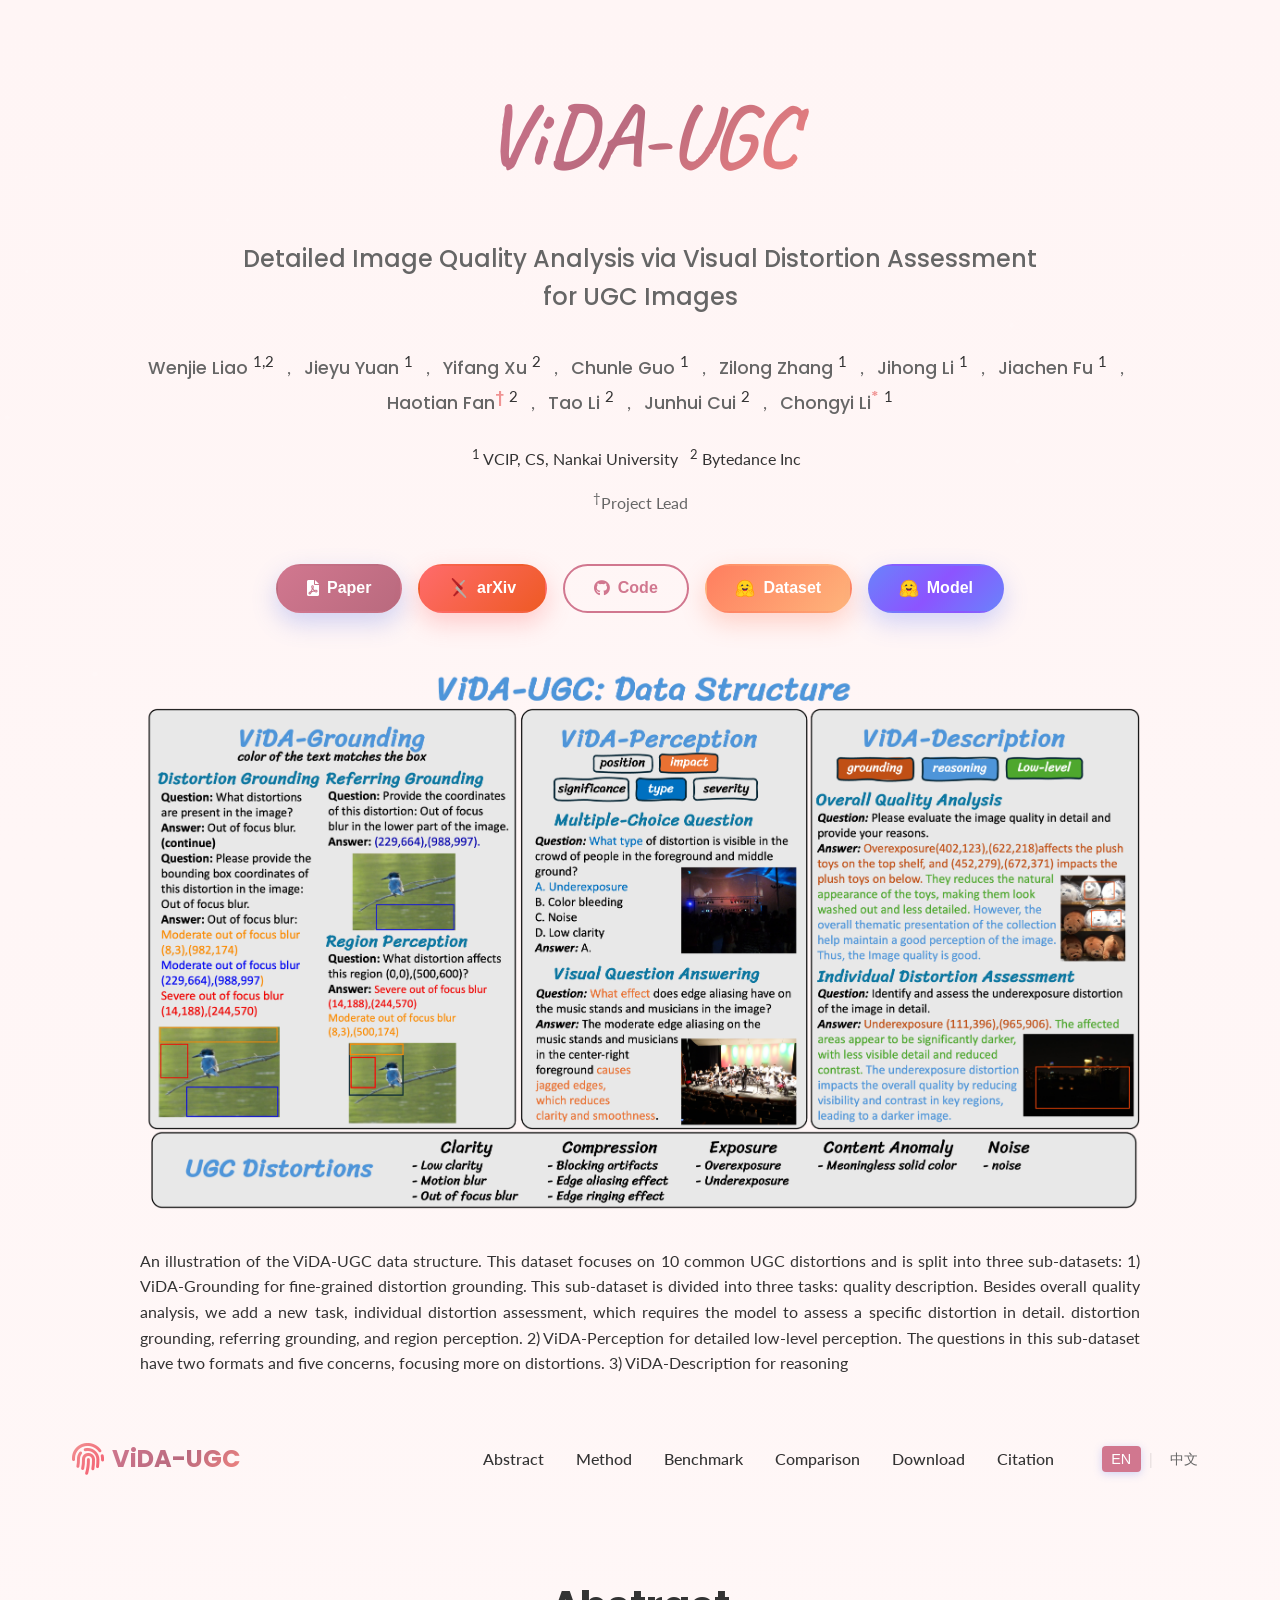
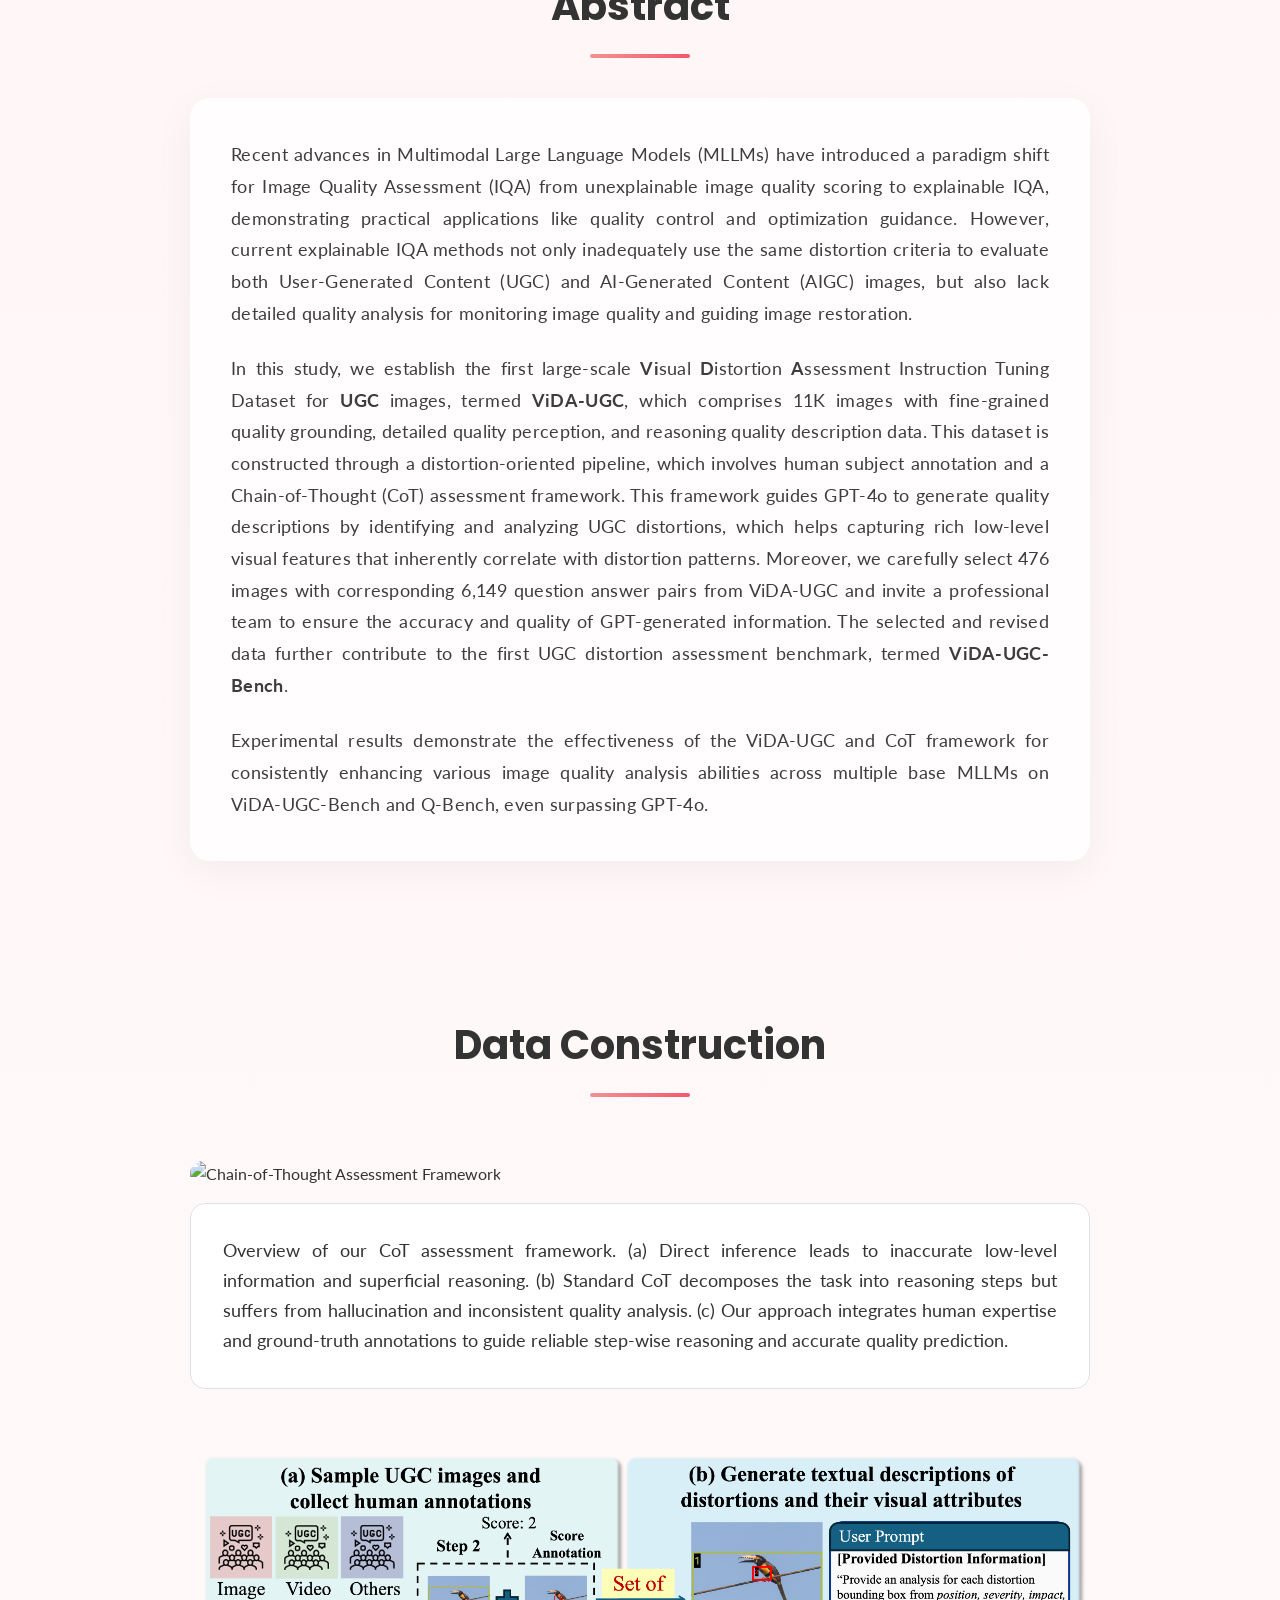
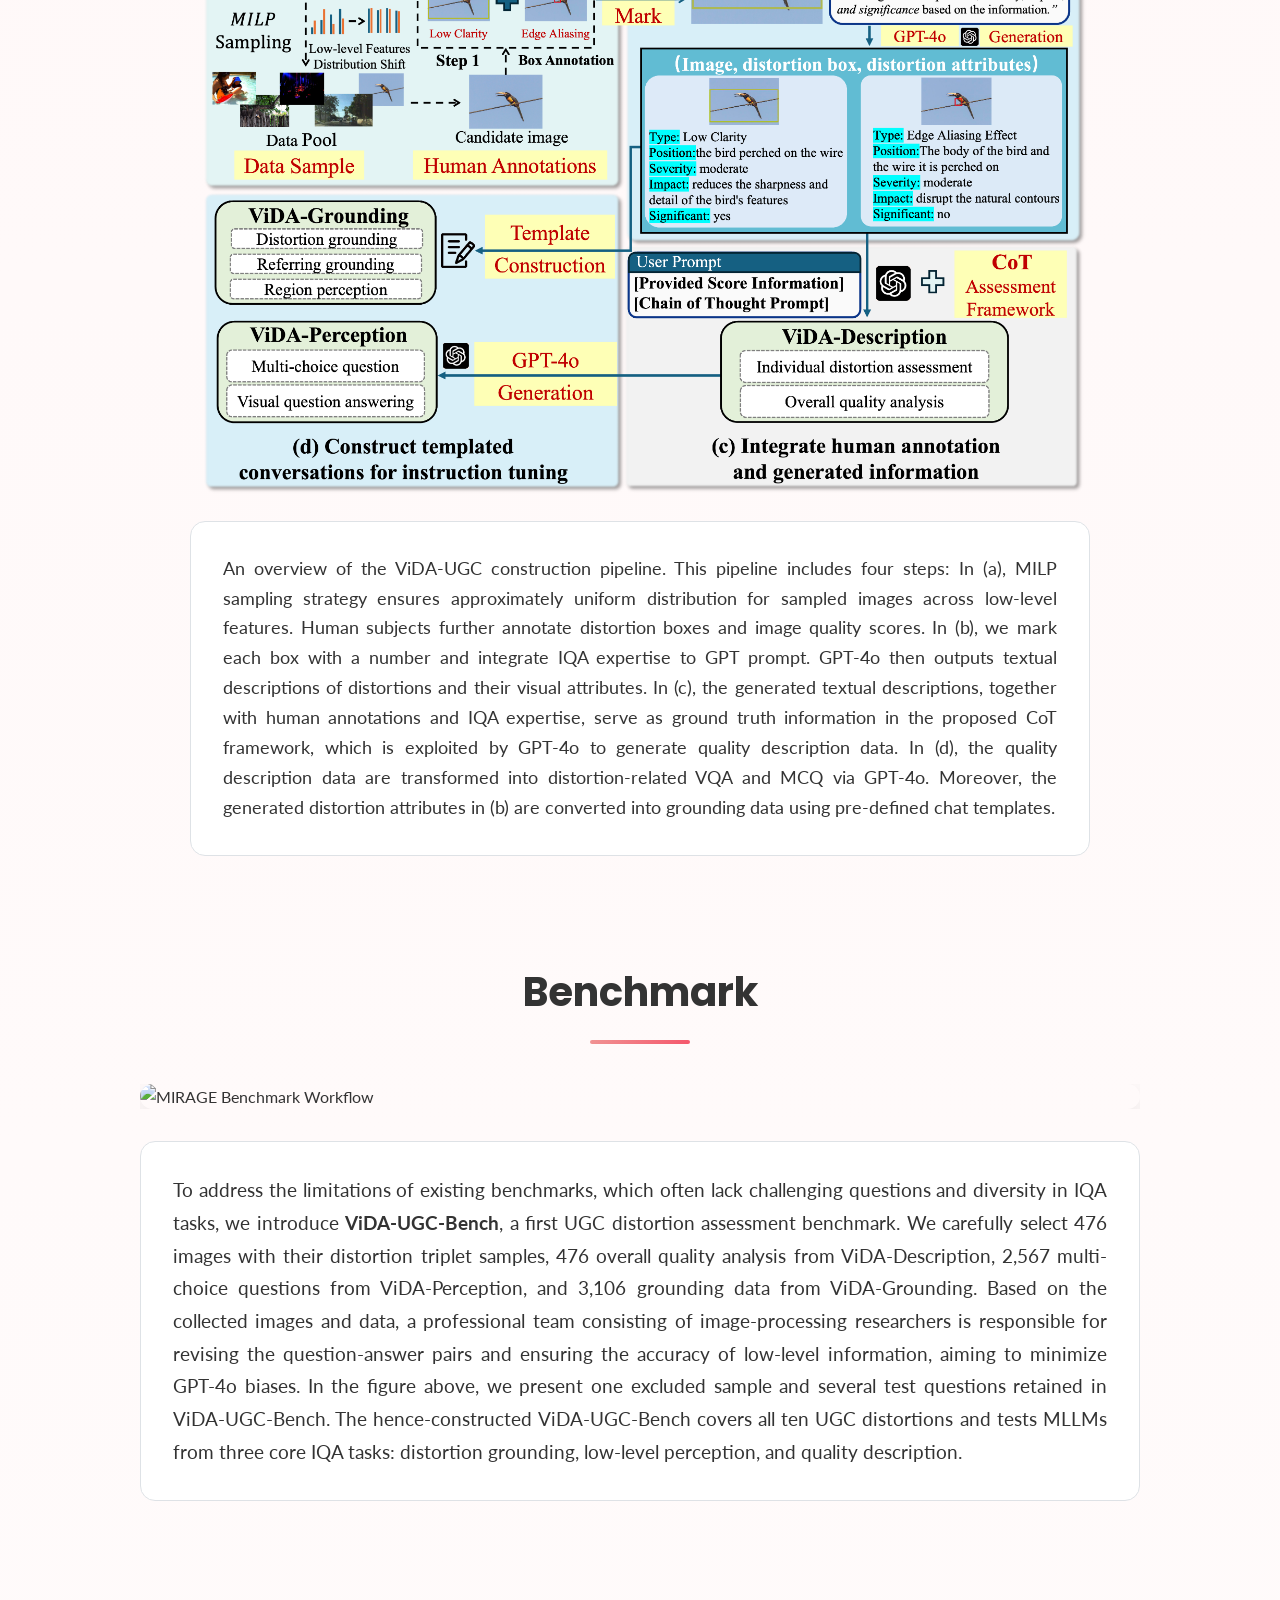
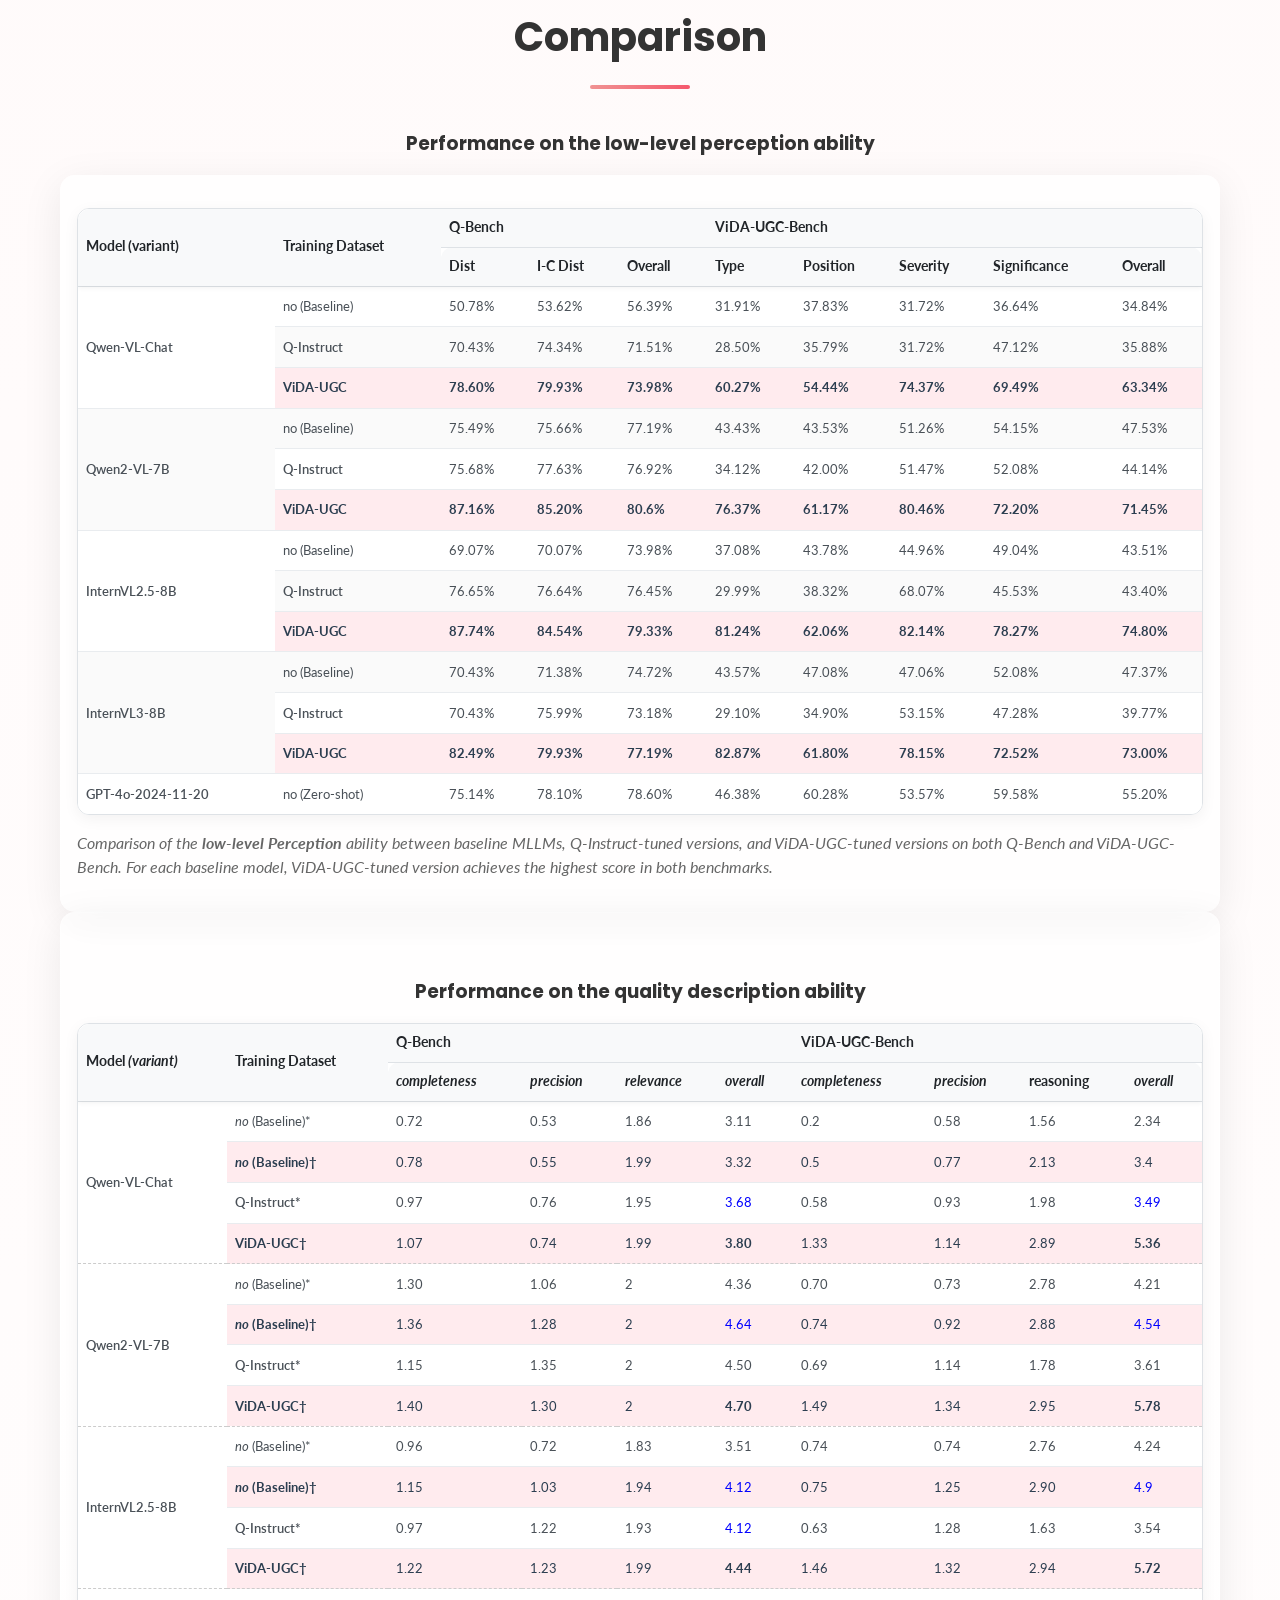
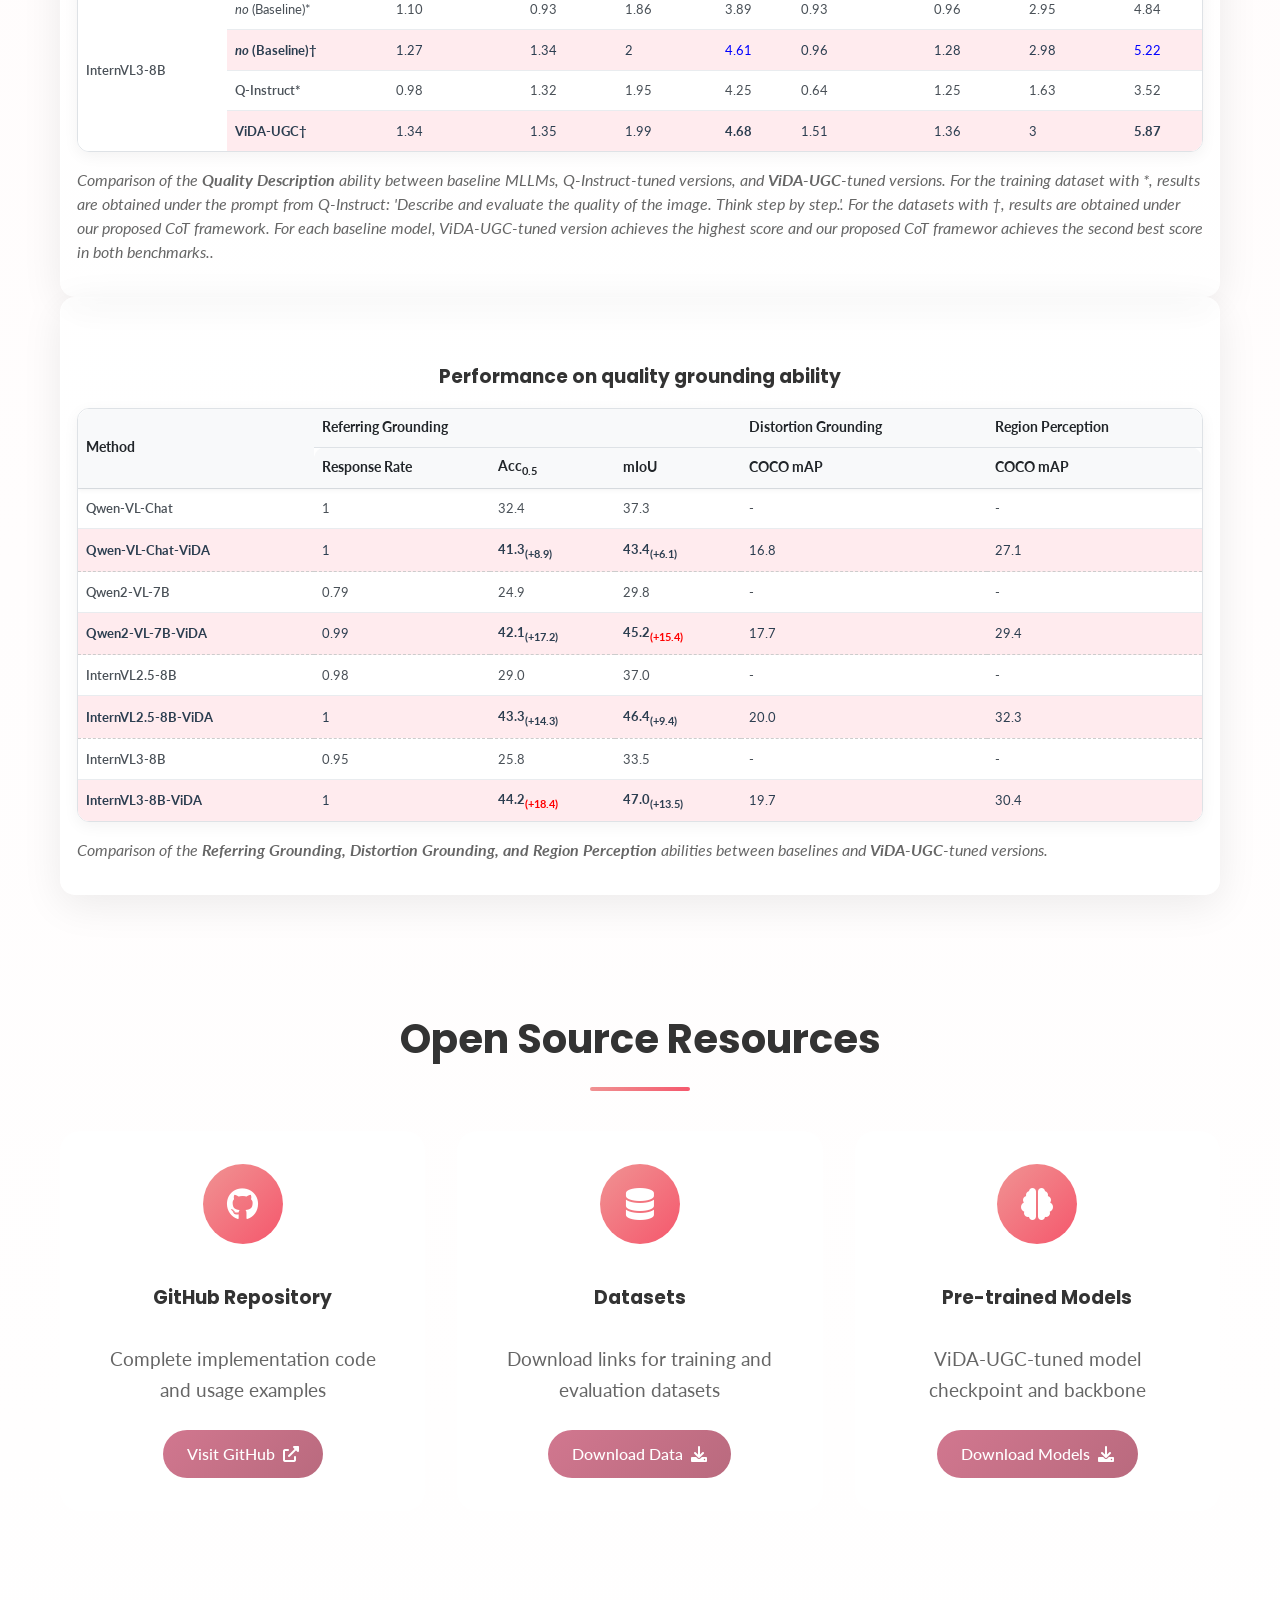
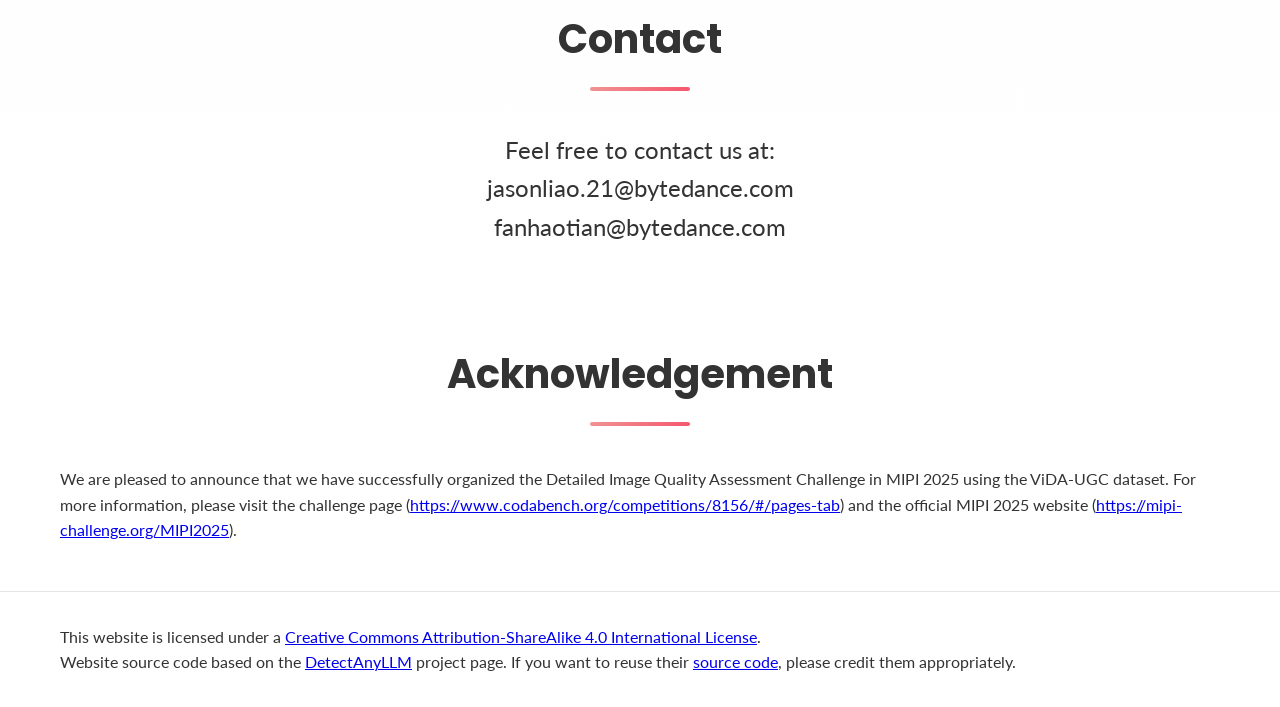
==== ViDA-UGC/index.html @ 9bea37f8 "add ViDA-UGC" ====
<!DOCTYPE html>
<html lang="zh-CN">
<head>
    <meta charset="UTF-8">
    <meta name="viewport" content="width=device-width, initial-scale=1.0">
    <title>ViDA-UGC - Research Paper</title>
    <link rel="icon" href="../images/MIRAGE_logo.png" type="image/png">
    <link rel="stylesheet" href="style.css">
    <link rel="preconnect" href="https://fonts.googleapis.com">
    <link rel="preconnect" href="https://fonts.gstatic.com" crossorigin>
    <link href="https://fonts.googleapis.com/css2?family=Caveat:wght@700&family=Lato:wght@300;400;700&family=Poppins:wght@400;500;600;700&display=swap" rel="stylesheet">
    <link rel="stylesheet" href="https://cdnjs.cloudflare.com/ajax/libs/font-awesome/6.0.0/css/all.min.css">
    <script src="https://polyfill.io/v3/polyfill.min.js?features=es6"></script>
    <script id="MathJax-script" async src="https://cdn.jsdelivr.net/npm/mathjax@3/es5/tex-mml-chtml.js"></script>
</head>
<body>
    <!-- 主标题区域 -->
    <header class="hero">
        <div class="hero-content">
            <div class="title-animation">
                <h1 class="main-title">
                    <span class="title-word">ViDA-UGC</span>
                </h1>
                <h2 class="sub-title">
                    Detailed Image Quality Analysis via Visual Distortion Assessment for UGC Images
                </h2>
                
                <!-- 作者信息 -->
                <div class="authors-list" id="authors">
                    <a href="" class="author-link" target="_blank">
                        Wenjie Liao
                    </a><sup>1,2</sup>
                    <span class="author-separator">,</span>
                    <a href="" class="author-link" target="_blank">
                        Jieyu Yuan
                    </a><sup>1</sup>
                    <span class="author-separator">,</span>
                    <a href="" class="author-link" target="_blank">
                        Yifang Xu
                    </a><sup>2</sup>          
                    <span class="author-separator">,</span>         
                    <a href="https://mmcheng.net/clguo/" class="author-link" target="_blank">
                        Chunle Guo
                    </a><sup>1</sup>
                    <span class="author-separator">,</span>
                    <a href="" class="author-link" target="_blank">
                        Zilong Zhang
                    </a><sup>1</sup>                               
                    <span class="author-separator">,</span>
                    <a href="" class="author-link" target="_blank">
                        Jihong Li
                    </a><sup>1</sup>   
                    <span class="author-separator">,</span>
                    <a href="" class="author-link" target="_blank">
                        Jiachen Fu   
                    </a><sup>1</sup>   
                     <span class="author-separator">,</span>
                    <a href="" class="author-link" target="_blank">
                        Haotian Fan<sup>†</sup>
                    </a><sup>2</sup>
                     <span class="author-separator">,</span>
                    <a href="" class="author-link" target="_blank">
                        Tao Li
                    </a><sup>2</sup>
                     <span class="author-separator">,</span>
                    <a href="" class="author-link" target="_blank">
                        Junhui Cui
                    </a><sup>2</sup>
                    <span class="author-separator">,</span>
                    <a href="https://li-chongyi.github.io/" class="author-link" target="_blank">
                        Chongyi Li<sup>*</sup>
                    </a><sup>1</sup>
                </div>
                
                <!-- Affiliations -->
                <div class="is-size-5 publication-authors">
                    <span class="author-block">
                        <sup>1</sup> VCIP, CS, Nankai University&nbsp;&nbsp;
                        <sup>2</sup> Bytedance Inc&nbsp;&nbsp;
                    </span>
                </div>
                
                <div class="author-notes">
                    <p data-en="<sup>†</sup>Project Lead" data-zh="<sup>*</sup>通讯作者 &nbsp;&nbsp;&nbsp;&nbsp; <sup>†</sup>项目负责人"><sup>†</sup>Project Lead</p>
                </div>
                
                <!-- <div class="subtitle">
                    <p data-en="Revolutionary depth estimation technology for any environmental conditions" data-zh="突破性的深度估计技术，适应任何环境条件">Revolutionary depth estimation technology for any environmental conditions</p>
                </div> -->
            </div>

            <!-- 交互按钮 -->
            <div class="cta-buttons">
                <button class="cta-btn primary" id="paper-btn">
                    <i class="fas fa-file-pdf"></i>
                    <span data-en="Paper" data-zh="阅读论文">Paper</span>
                </button>
                <button class="cta-btn arxiv" id="arxiv-btn">
                    <img src="image/arxiv.png" alt="arXiv" class="btn-icon">
                    <span data-en="arXiv" data-zh="arXiv">arXiv</span>
                </button>
                <button class="cta-btn secondary" id="code-btn">
                    <i class="fab fa-github"></i>
                    <span data-en="Code" data-zh="查看代码">Code</span>
                </button>
                <button class="cta-btn huggingface" id="hf-btn">
                    <img src="image/huggingface_logo.svg" alt="Hugging Face" class="btn-icon">
                    <span data-en="Dataset" data-zh="Dataset">Dataset</span>
                </button>
                <button class="cta-btn huggingface-model" id="model-btn">
                    <img src="image/huggingface_logo.svg" alt="Hugging Face" class="btn-icon">
                    <span data-en="Model" data-zh="模型">Model</span>
                </button>
            </div>
            
            <!-- Teaser 图片 -->
            <div class="teaser-container scroll-target">
                <img src="image/data.png" alt="ViDA-UGC Data Structure" class="teaser-image lazy-load" loading="lazy">
                <div class="image-placeholder"></div>
            </div>
            
            <div class="teaser-caption scroll-target delay-200" style="text-align: justify;">
                <p data-en="An illustration of the ViDA-UGC data structure. This dataset focuses on 10 common UGC distortions and is split into three sub-datasets: 1) ViDA-Grounding for fine-grained distortion grounding. This sub-dataset is divided into three tasks: distortion grounding, referring grounding, and region perception. 2) ViDA-Perception for detailed low-level perception. The questions in this sub-dataset have two formats and five concerns, focusing more on distortions. 3) ViDA-Description for reasoning quality description. Besides overall quality analysis, we add a new task, individual distortion assessment, which requires the model to assess a specific distortion in detail."
                   data-zh="ViDA-UGC 数据集结构图示。该数据集聚焦于 10 种常见的 UGC 退化，并分为三个子数据集：1) ViDA-Grounding 用于细粒度的退化定位。该子数据集分为三个任务：退化检测、指代定位和区域感知。2) ViDA-Perception 用于更细节的底层视觉感知。该子数据集中的问题有两种格式和五个关注点，更聚焦于退化。3) ViDA-Description 用于推理质量描述。除了整体质量分析，我们还增加了一个新任务，即单种退化评估，要求模型详细评估特定种类的退化。">
                An illustration of the ViDA-UGC data structure. This dataset focuses on 10 common UGC distortions and is split into three sub-datasets: 1) ViDA-Grounding for fine-grained distortion grounding. This sub-dataset is divided into three tasks:                quality description. Besides overall quality analysis, we add a new task, individual distortion assessment, which requires the model to assess a specific distortion in detail. distortion grounding, referring grounding, and region perception. 2) ViDA-Perception for detailed low-level perception. The questions in this sub-dataset have two formats and five concerns, focusing more on distortions. 3) ViDA-Description for reasoning
                </p>
            </div>
        </div>
        <nav class="navbar">
            <div class="nav-container">
                <div class="nav-logo">
                    <i class="fas fa-fingerprint"></i>
                    <span class="logo-animated-text" style="white-space: nowrap;">ViDA-UGC</span>
                </div>
                <div class="nav-menu">
                    <a href="#abstract" class="nav-link" data-en="Abstract" data-zh="摘要">Abstract</a>
                    <a href="#method" class="nav-link" data-en="Method" data-zh="方法">Method</a>
                    <a href="#benchmark" class="nav-link" data-en="Benchmark" data-zh="基准">Benchmark</a>
                    <a href="#comparison" class="nav-link" data-en="Comparison" data-zh="对比">Comparison</a>
                    <!-- <a href="#data" class="nav-link" data-en="Data" data-zh="数据">Data</a> -->
                    <!-- <a href="#authors" class="nav-link" data-en="Authors" data-zh="作者">Authors</a> -->
                    <!-- <a href="#results" class="nav-link" data-en="Results" data-zh="结果">Results</a> -->
                    <a href="#code" class="nav-link" data-en="Download" data-zh="下载">Download</a>
                    <!-- <a href="#contact" class="nav-link" data-en="Contact" data-zh="联系">Contact</a> -->
                    <!-- <a href="#license" class="nav-link" data-en="License" data-zh="许可证">License</a> -->
                    <a href="#citation" class="nav-link" data-en="Citation" data-zh="引用">Citation</a>
                    <div class="language-switcher">
                        <button class="lang-btn active" data-lang="en">EN</button>
                        <span class="lang-separator">|</span>
                        <button class="lang-btn" data-lang="zh">中文</button>
                    </div>
                </div>
            </div>
        </nav>
        
        <!-- 滚动指示器 -->
        <div class="scroll-indicator">
            <div class="scroll-arrow">
                <i class="fas fa-chevron-down"></i>
            </div>
        </div>
    </header>

    <!-- 摘要部分 -->
    <section class="abstract-section" id="abstract">
        <div class="container scroll-target">
            <div class="section-header">
                <h2 class="section-title" data-en="Abstract" data-zh="摘要">Abstract</h2>
                <div class="section-divider"></div>
            </div>
            
            <!-- 详细摘要文本 -->
            <div class="abstract-text-container">
                <div class="abstract-paragraph">
                    <p data-en="Recent advances in Multimodal Large Language Models (MLLMs) have introduced a paradigm shift for Image Quality Assessment (IQA) from unexplainable image quality scoring to explainable IQA, demonstrating practical applications like quality control and optimization guidance. However, current explainable IQA methods not only inadequately use the same distortion criteria to evaluate both User-Generated Content (UGC) and AI-Generated Content (AIGC) images, but also lack detailed quality analysis for monitoring image quality and guiding image restoration." 
                       data-zh="多模态大型语言模型（MLLM）的最新进展为图像质量评估（IQA）带来了范式转变，从可解释性差的图像质量打分转向可解释的IQA，展示了在质量控制和优化指导等方面的实际应用。然而，当前的可解释IQA方法不仅在评估用户生成内容（UGC）和AI生成内容（AIGC）图像时使用相同的退化标准，而且缺乏详细的质量分析， 难以用于监控图像质量和指导图像修复的。">
                       Recent advances in Multimodal Large Language Models (MLLMs) have introduced a paradigm shift for Image Quality Assessment (IQA) from unexplainable image quality scoring to explainable IQA, demonstrating practical applications like quality control and optimization guidance. However, current explainable IQA methods not only inadequately use the same distortion criteria to evaluate both User-Generated Content (UGC) and AI-Generated Content (AIGC) images, but also lack detailed quality analysis for monitoring image quality and guiding image restoration.
                    </p>
                    
                    <p data-en="In this study, we establish the first large-scale <b>Vi</b>sual <b>D</b>istortion <b>A</b>ssessment Instruction Tuning Dataset for <b>UGC</b> images, termed <b>ViDA-UGC</b>, which comprises 11K images with fine-grained quality grounding, detailed quality perception, and reasoning quality description data. This dataset is constructed through a distortion-oriented pipeline, which involves human subject annotation and a Chain-of-Thought (CoT) assessment framework. This framework guides GPT-4o to generate quality descriptions by identifying and analyzing UGC distortions, which helps capturing rich low-level visual features that inherently correlate with distortion patterns. Moreover, we carefully select 476 images with corresponding 6,149 question answer pairs from ViDA-UGC and invite a professional team to ensure the accuracy and quality of GPT-generated information. The selected and revised data further contribute to the first UGC distortion assessment benchmark, termed <b>ViDA-UGC-Bench</b>." 
                       data-zh="在本研究中，我们建立了首个大规模的视觉退化评估指令微调数据集，专用于UGC图像，命名为<b>ViDA-UGC</b>。该数据集包含11K张图像，涵盖了细粒度的质量定位、详细的质量感知和推理性的质量描述数据。该数据集通过一个面向退化的流程构建，包括人类主观标注和一个思维链（CoT）评估框架。该框架引导GPT-4o通过识别和分析UGC退化来生成质量描述，有助于捕捉与退化模式内在相关的丰富底层视觉特征。此外，我们从ViDA-UGC中精心挑选了476张图像及其对应的6149个问答对，并邀请专业画质团队确保GPT生成信息的准确性和质量，消减 GPT 的偏见。这些经过筛选和修订的数据进一步构成的首个UGC退化评估评测集，命名为<b>ViDA-UGC-Bench</b>。">
                       In this study, we establish the first large-scale <b>Vi</b>sual <b>D</b>istortion <b>A</b>ssessment Instruction Tuning Dataset for <b>UGC</b> images, termed <b>ViDA-UGC</b>, which comprises 11K images with fine-grained quality grounding, detailed quality perception, and reasoning quality description data. This dataset is constructed through a distortion-oriented pipeline, which involves human subject annotation and a Chain-of-Thought (CoT) assessment framework. This framework guides GPT-4o to generate quality descriptions by identifying and analyzing UGC distortions, which helps capturing rich low-level visual features that inherently correlate with distortion patterns. Moreover, we carefully select 476 images with corresponding 6,149 question answer pairs from ViDA-UGC and invite a professional team to ensure the accuracy and quality of GPT-generated information. The selected and revised data further contribute to the first UGC distortion assessment benchmark, termed <b>ViDA-UGC-Bench</b>.
                    </p>
                    
                    <p data-en="Experimental results demonstrate the effectiveness of the ViDA-UGC and CoT framework for consistently enhancing various image quality analysis abilities across multiple base MLLMs on ViDA-UGC-Bench and Q-Bench, even surpassing GPT-4o." 
                       data-zh="实验结果表明，ViDA-UGC和CoT框架在ViDA-UGC-Bench和Q-Bench上能够一致增强多种MLLM的各种图像质量分析能力，其中一些模型甚至超越了GPT-4o。">
                       Experimental results demonstrate the effectiveness of the ViDA-UGC and CoT framework for consistently enhancing various image quality analysis abilities across multiple base MLLMs on ViDA-UGC-Bench and Q-Bench, even surpassing GPT-4o.
                    </p>
                </div>
            </div>
            
        </div>
    </section>

    <!-- Method 部分 -->
    <section class="method-section" id="method">
        <div class="container scroll-target">
            <div class="section-header">
                <h2 class="section-title" data-en="Data Construction" data-zh="数据构造">Data Construction</h2>
                <div class="section-divider"></div>
            </div>
            
            <div class="method-image-container">
                <img src="image/cot_pipeline.png" alt="Chain-of-Thought Assessment Framework" class="method-image lazy-load" loading="lazy">
                <div class="image-placeholder"></div>
            </div>
            
            <div class="method-caption">
                <p data-en="Overview of our CoT assessment framework. (a) Direct inference leads to inaccurate low-level information and superficial reasoning. (b) Standard CoT decomposes the task into reasoning steps but suffers from hallucination and inconsistent quality analysis. (c) Our approach integrates human expertise and ground-truth annotations to guide reliable step-wise reasoning and accurate quality prediction."
                   data-zh="上图展示了我们的退化评估思维链（CoT）评估框架：(a) 直接推理会导致底层视觉信息不准确，且推理流于表面；(b) 标准思维链（CoT）虽将任务分解为推理步骤，但存在幻觉问题，且质量分析不一致；(c) 我们的方法整合人类专业知识与真实标注信息，能够指导可靠的分步推理并实现准确的质量预测。">
                   Overview of our CoT assessment framework. (a) Direct inference leads to inaccurate low-level information and superficial reasoning. (b) Standard CoT decomposes the task into reasoning steps but suffers from hallucination and inconsistent quality analysis. (c) Our approach integrates human expertise and ground-truth annotations to guide reliable step-wise reasoning and accurate quality prediction.
                </p>
            </div>
            
            <div class="method-image-container">
                <img src="image/annotation.png" alt="Annotation Pipeline" class="method-image lazy-load" loading="lazy">
                <div class="image-placeholder"></div>
            </div>
            
            <div class="method-caption">
                <p data-en="An overview of the ViDA-UGC construction pipeline. This pipeline includes four steps: In (a), MILP sampling strategy ensures approximately uniform distribution for sampled images across low-level features. Human subjects further annotate distortion boxes and image quality scores. In (b), we mark each box with a number and integrate IQA expertise to GPT prompt. GPT-4o then outputs textual descriptions of distortions and their visual attributes. In (c), the generated textual descriptions, together with human annotations and IQA expertise, serve as ground truth information in the proposed CoT framework, which is exploited by GPT-4o to generate quality description data. In (d), the quality description data are transformed into distortion-related VQA and MCQ via GPT-4o. Moreover, the generated distortion attributes in (b) are converted into grounding data using pre-defined chat templates."
                   data-zh="上图展示了ViDA-UGC 构建流程，该流程包含四个步骤：
在 (a) 中，MILP 采样策略确保采样图像在底层视觉特征上呈近似均匀分布；随后，人类标注者进一步标注退化框和图像质量分数。
在 (b) 中，我们为每个退化框标记编号，并将图像质量评估（IQA）专业知识整合到 GPT 提示中；GPT-4o 随后输出退化及其视觉属性的文本描述。
在 (c) 中，生成的文本描述与人工标注、IQA 专业知识一起，作为所提出思维链（CoT）框架的参考信息，供 GPT-4o 生成质量描述数据。
在 (d) 中，质量描述数据通过 GPT-4o 转换为退化相关的视觉问答（VQA）和多项选择题（MCQ）；此外，借助预定义的对话模板，我们将 (b) 中生成的退化属性转换为定位数据。">
                An overview of the ViDA-UGC construction pipeline. This pipeline includes four steps: In (a), MILP sampling strategy ensures approximately uniform distribution for sampled images across low-level features. Human subjects further annotate distortion boxes and image quality scores. In (b), we mark each box with a number and integrate IQA expertise to GPT prompt. GPT-4o then outputs textual descriptions of distortions and their visual attributes. In (c), the generated textual descriptions, together with human annotations and IQA expertise, serve as ground truth information in the proposed CoT framework, which is exploited by GPT-4o to generate quality description data. In (d), the quality description data are transformed into distortion-related VQA and MCQ via GPT-4o. Moreover, the generated distortion attributes in (b) are converted into grounding data using pre-defined chat templates.                </p>
            </div>
        </div>
    </section>

    <!-- Benchmark 部分 -->
    <section class="benchmark-section" id="benchmark">
        <div class="container scroll-target">
            <div class="section-header">
                <h2 class="section-title" data-en="Benchmark" data-zh="基准">Benchmark</h2>
                <div class="section-divider"></div>
            </div>
            
            <div class="benchmark-image-container">
                <img src="image/bench_intro.png" alt="MIRAGE Benchmark Workflow" class="benchmark-image lazy-load" loading="lazy">
                <div class="image-placeholder"></div>
            </div>
            
            <div class="benchmark-caption">
                <p data-en=" To address the limitations of existing benchmarks, which often lack challenging questions and diversity in IQA tasks, we introduce <b>ViDA-UGC-Bench</b>, a first UGC distortion assessment benchmark. We carefully select 476 images with their distortion triplet samples, 476 overall quality analysis from ViDA-Description, 2,567 multi-choice questions from ViDA-Perception, and 3,106 grounding data from ViDA-Grounding. Based on the collected images and data, a professional team consisting of image-processing researchers is responsible for revising the question-answer pairs and ensuring the accuracy of low-level information, aiming to minimize GPT-4o biases. In the figure above, we present one excluded sample and several test questions retained in ViDA-UGC-Bench. The hence-constructed ViDA-UGC-Bench covers all ten UGC distortions and tests MLLMs from three core IQA tasks: distortion grounding, low-level perception, and quality description. " 
                   data-zh="为解决现有基准常存在的挑战型问题缺失、图像质量评估（IQA）任务多样性不足的局限，我们推出 ViDA-UGC-Bench——首个面向用户生成内容（UGC）退化评估的基准。
我们精心筛选了 476 幅图像及其退化三元组样本，同时纳入：
ViDA-Description 部分的 476 条整体质量分析，
ViDA-Perception 部分的 2567 道多项选择题，
ViDA-Grounding 部分的 3106 条定位数据。
基于收集的图像与数据，一支由图像处理研究者组成的专业团队负责修订问答对，并保障底层视觉信息的准确性，力求最小化GPT-4o 的偏差影响。在上图中，我们展示了一个被剔除的样本和几个保留在ViDA-UGC-Bench中的考题。
由此构建的 ViDA-UGC-Bench 覆盖全部十种 UGC 退化类型，并从退化定位、底层感知、质量描述三大核心IQA任务维度，对多模态大语言模型（MLLMs） 进行测试。">
                 To address the limitations of existing benchmarks, which often lack challenging questions and diversity in IQA tasks, we introduce <b>ViDA-UGC-Bench</b>, a first UGC distortion assessment benchmark. We carefully select 476 images with their distortion triplet samples, 476 overall quality analysis from ViDA-Description, 2,567 multi-choice questions from ViDA-Perception, and 3,106 grounding data from ViDA-Grounding. Based on the collected images and data, a professional team consisting of image-processing researchers is responsible for revising the question-answer pairs and ensuring the accuracy of low-level information, aiming to minimize GPT-4o biases. In the figure above, we present one excluded sample and several test questions retained in ViDA-UGC-Bench. The hence-constructed ViDA-UGC-Bench covers all ten UGC distortions and tests MLLMs from three core IQA tasks: distortion grounding, low-level perception, and quality description. 
                </p>
            </div>
        </div>
    </section>

    <!-- Data Coverage 部分 -->
    <section class="data-coverage-section" id="comparison">
        <div class="container scroll-target">
            <div class="section-header">
                <h2 class="section-title" data-en="Performance Comparison" data-zh="性能对比">Comparison</h2>
                <div class="section-divider"></div>
            </div>

            <!-- Performance Comparison Table -->
            <h3 style="text-align:center;margin:2rem 0 1rem 0;" data-en="Performance on the low-level perception ability" data-zh="底层视觉感知能力性能对比">Performance on the low-level perception ability</h3>
            <div class="data-table-container">
                <div class="table-wrapper" style="overflow-x:auto;">
                    <!-- Performance Table -->
                    <table class="data-table performance-table">
                        <thead>
                            <tr>
                                <th rowspan="2">Model (variant)</th>
                                <th rowspan="2">Training Dataset</th>
                                <th colspan="3">Q-Bench</th>
                                <th colspan="5">ViDA-UGC-Bench</th>
                            </tr>
                            <tr>
                                <th>Dist</th>
                                <th>I-C Dist</th>
                                <th>Overall</th>
                                <th>Type</th>
                                <th>Position</th>
                                <th>Severity</th>
                                <th>Significance</th>
                                <th>Overall</th>
                            </tr>
                        </thead>
                        <tbody>
                            <tr>
                                <td rowspan="3">Qwen-VL-Chat</td>
                                <td>no (Baseline)</td>
                                <td>50.78%</td>
                                <td>53.62%</td>
                                <td>56.39%</td>
                                <td>31.91%</td>
                                <td>37.83%</td>
                                <td>31.72%</td>
                                <td>36.64%</td>
                                <td>34.84%</td>
                            </tr>
                            <tr>
                                <td>Q-Instruct</td>
                                <td>70.43%</td>
                                <td>74.34%</td>
                                <td>71.51%</td>
                                <td>28.50%</td>
                                <td>35.79%</td>
                                <td>31.72%</td>
                                <td>47.12%</td>
                                <td>35.88%</td>
                            </tr>
                            <tr class="our-method-row">
                                <td>ViDA-UGC</td>
                                <td><strong>78.60%</strong></td>
                                <td><strong>79.93%</strong></td>
                                <td><strong>73.98%</strong></td>
                                <td><strong>60.27%</strong></td>
                                <td><strong>54.44%</strong></td>
                                <td><strong>74.37%</strong></td>
                                <td><strong>69.49%</strong></td>
                                <td><strong>63.34%</strong></td>
                            </tr>
                            <tr>
                                <td rowspan="3">Qwen2-VL-7B</td>
                                <td>no (Baseline)</td>
                                <td>75.49%</td>
                                <td>75.66%</td>
                                <td>77.19%</td>
                                <td>43.43%</td>
                                <td>43.53%</td>
                                <td>51.26%</td>
                                <td>54.15%</td>
                                <td>47.53%</td>
                            </tr>
                            <tr>
                                <td>Q-Instruct</td>
                                <td>75.68%</td>
                                <td>77.63%</td>
                                <td>76.92%</td>
                                <td>34.12%</td>
                                <td>42.00%</td>
                                <td>51.47%</td>
                                <td>52.08%</td>
                                <td>44.14%</td>
                            </tr>
                            <tr class="our-method-row">
                                <td>ViDA-UGC</td>
                                <td><strong>87.16%</strong></td>
                                <td><strong>85.20%</strong></td>
                                <td><strong>80.6%</strong></td>
                                <td><strong>76.37%</strong></td>
                                <td><strong>61.17%</strong></td>
                                <td><strong>80.46%</strong></td>
                                <td><strong>72.20%</strong></td>
                                <td><strong>71.45%</strong></td>
                            </tr>
                            <tr>
                                <td rowspan="3">InternVL2.5-8B</td>
                                <td>no (Baseline)</td>
                                <td>69.07%</td>
                                <td>70.07%</td>
                                <td>73.98%</td>
                                <td>37.08%</td>
                                <td>43.78%</td>
                                <td>44.96%</td>
                                <td>49.04%</td>
                                <td>43.51%</td>
                            </tr>
                            <tr>
                                <td>Q-Instruct</td>
                                <td>76.65%</td>
                                <td>76.64%</td>
                                <td>76.45%</td>
                                <td>29.99%</td>
                                <td>38.32%</td>
                                <td>68.07%</td>
                                <td>45.53%</td>
                                <td>43.40%</td>
                            </tr>
                            <tr class="our-method-row">
                                <td>ViDA-UGC</td>
                                <td><strong>87.74%</strong></td>
                                <td><strong>84.54%</strong></td>
                                <td><strong>79.33%</strong></td>
                                <td><strong>81.24%</strong></td>
                                <td><strong>62.06%</strong></td>
                                <td><strong>82.14%</strong></td>
                                <td><strong>78.27%</strong></td>
                                <td><strong>74.80%</strong></td>
                            </tr>
                            <tr>
                                <td rowspan="3">InternVL3-8B</td>
                                <td>no (Baseline)</td>
                                <td>70.43%</td>
                                <td>71.38%</td>
                                <td>74.72%</td>
                                <td>43.57%</td>
                                <td>47.08%</td>
                                <td>47.06%</td>
                                <td>52.08%</td>
                                <td>47.37%</td>
                            </tr>
                            <tr>
                                <td>Q-Instruct</td>
                                <td>70.43%</td>
                                <td>75.99%</td>
                                <td>73.18%</td>
                                <td>29.10%</td>
                                <td>34.90%</td>
                                <td>53.15%</td>
                                <td>47.28%</td>
                                <td>39.77%</td>
                            </tr>
                            <tr class="our-method-row">
                                <td>ViDA-UGC</td>
                                <td><strong>82.49%</strong></td>
                                <td><strong>79.93%</strong></td>
                                <td><strong>77.19%</strong></td>
                                <td><strong>82.87%</strong></td>
                                <td><strong>61.80%</strong></td>
                                <td><strong>78.15%</strong></td>
                                <td><strong>72.52%</strong></td>
                                <td><strong>73.00%</strong></td>
                            </tr>
                            <tr>
                                <td>GPT-4o-2024-11-20</td>
                                <td>no (Zero-shot)</td>
                                <td>75.14%</td>
                                <td>78.10%</td>
                                <td>78.60%</td>
                                <td>46.38%</td>
                                <td>60.28%</td>
                                <td>53.57%</td>
                                <td>59.58%</td>
                                <td>55.20%</td>
                            </tr>
                        </tbody>
                    </table>
                </div>
                <div class="table-caption" style="text-align: left; margin-top: 1rem;">
                    <p data-en="Comparison of the low-level Perception ability between baseline MLLMs, Q-Instruct-tuned versions, and ViDA-UGC-tuned versions on both Q-Bench and ViDA-UGC-Bench. For each baseline model, ViDA-UGC-tuned version achieves the highest score in both benchmarks" data-zh="对比基线多模态大语言模型（MLLMs）、经 Q-Instruct 微调的版本，以及经 ViDA-UGC 微调的版本在 Q-Bench 和 ViDA-UGC-Bench 两个基准上的底层感知能力：对于每个基线模型，经 ViDA-UGC 微调的版本在两项基准测试中均取得了最高得分。">Comparison of the <strong>low-level Perception</strong> ability between baseline MLLMs, Q-Instruct-tuned versions, and ViDA-UGC-tuned versions on both Q-Bench and ViDA-UGC-Bench. For each baseline model, ViDA-UGC-tuned version achieves the highest score in both benchmarks. </p>
                </div>
            </div>

            <!-- Quality Description Table -->
            <div class="data-table-container">
                <h3 style="text-align:center;margin:2rem 0 1rem 0;" data-en="Performance on the quality description ability" data-zh="质量描述能力性能对比">Performance on the quality description ability</h3>
                <div class="table-wrapper" style="overflow-x:auto;">
                    <table class="data-table performance-table">
                        <thead>
                            <tr>
                                <th rowspan="2"><strong>Model</strong> <em>(variant)</em></th>
                                <th rowspan="2">Training Dataset</th>
                                <th colspan="4"><strong>Q-Bench</strong></th>
                                <th colspan="4"><strong>ViDA-UGC-Bench</strong></th>
                            </tr>
                            <tr>
                                <th><em>completeness</em></th>
                                <th><em>precision</em></th>
                                <th><em>relevance</em></th>
                                <th><em>overall</em></th>
                                <th><em>completeness</em></th>
                                <th><em>precision</em></th>
                                <th>reasoning</th>
                                <th><em>overall</em></th>
                            </tr>
                        </thead>
                        <tbody>
                            <tr>
                                <td rowspan="4">Qwen-VL-Chat</td>
                                <td><em>no</em> (Baseline)*</td>
                                <td>0.72</td>
                                <td>0.53</td>
                                <td>1.86</td>
                                <td>3.11</td>
                                <td>0.2</td>
                                <td>0.58</td>
                                <td>1.56</td>
                                <td>2.34</td>
                            </tr>
                            <tr class="our-method-row">
                                <td><em>no</em> (Baseline)†</td>
                                <td>0.78</td>
                                <td>0.55</td>
                                <td>1.99</td>
                                <td>3.32</td>
                                <td>0.5</td>
                                <td>0.77</td>
                                <td>2.13</td>
                                <td>3.4</td>
                            </tr>
                            <tr>
                                <td>Q-Instruct*</td>
                                <td>0.97</td>
                                <td>0.76</td>
                                <td>1.95</td>
                                <td><span style="color:blue;">3.68</span></td>
                                <td>0.58</td>
                                <td>0.93</td>
                                <td>1.98</td>
                                <td><span style="color:blue;">3.49</span></td>
                            </tr>
                            <tr class="our-method-row" style="border-bottom: 1px dashed #ccc;">
                                <td><strong>ViDA-UGC</strong>†</td>
                                <td>1.07</td>
                                <td>0.74</td>
                                <td>1.99</td>
                                <td><strong>3.80</strong></td>
                                <td>1.33</td>
                                <td>1.14</td>
                                <td>2.89</td>
                                <td><strong>5.36</strong></td>
                            </tr>
                            <tr>
                                <td rowspan="4">Qwen2-VL-7B</td>
                                <td><em>no</em> (Baseline)*</td>
                                <td>1.30</td>
                                <td>1.06</td>
                                <td>2</td>
                                <td>4.36</td>
                                <td>0.70</td>
                                <td>0.73</td>
                                <td>2.78</td>
                                <td>4.21</td>
                            </tr>
                            <tr class="our-method-row">
                                <td><em>no</em> (Baseline)†</td>
                                <td>1.36</td>
                                <td>1.28</td>
                                <td>2</td>
                                <td><span style="color:blue;">4.64</span></td>
                                <td>0.74</td>
                                <td>0.92</td>
                                <td>2.88</td>
                                <td><span style="color:blue;">4.54</span></td>
                            </tr>
                            <tr>
                                <td>Q-Instruct*</td>
                                <td>1.15</td>
                                <td>1.35</td>
                                <td>2</td>
                                <td>4.50</td>
                                <td>0.69</td>
                                <td>1.14</td>
                                <td>1.78</td>
                                <td>3.61</td>
                            </tr>
                            <tr class="our-method-row" style="border-bottom: 1px dashed #ccc;">
                                <td><strong>ViDA-UGC</strong>†</td>
                                <td>1.40</td>
                                <td>1.30</td>
                                <td>2</td>
                                <td><strong>4.70</strong></td>
                                <td>1.49</td>
                                <td>1.34</td>
                                <td>2.95</td>
                                <td><strong>5.78</strong></td>
                            </tr>
                            <tr>
                                <td rowspan="4">InternVL2.5-8B</td>
                                <td><em>no</em> (Baseline)*</td>
                                <td>0.96</td>
                                <td>0.72</td>
                                <td>1.83</td>
                                <td>3.51</td>
                                <td>0.74</td>
                                <td>0.74</td>
                                <td>2.76</td>
                                <td>4.24</td>
                            </tr>
                            <tr class="our-method-row">
                                <td><em>no</em> (Baseline)†</td>
                                <td>1.15</td>
                                <td>1.03</td>
                                <td>1.94</td>
                                <td><span style="color:blue;">4.12</span></td>
                                <td>0.75</td>
                                <td>1.25</td>
                                <td>2.90</td>
                                <td><span style="color:blue;">4.9</span></td>
                            </tr>
                            <tr>
                                <td>Q-Instruct*</td>
                                <td>0.97</td>
                                <td>1.22</td>
                                <td>1.93</td>
                                <td><span style="color:blue;">4.12</span></td>
                                <td>0.63</td>
                                <td>1.28</td>
                                <td>1.63</td>
                                <td>3.54</td>
                            </tr>
                            <tr class="our-method-row" style="border-bottom: 1px dashed #ccc;">
                                <td><strong>ViDA-UGC</strong>†</td>
                                <td>1.22</td>
                                <td>1.23</td>
                                <td>1.99</td>
                                <td><strong>4.44</strong></td>
                                <td>1.46</td>
                                <td>1.32</td>
                                <td>2.94</td>
                                <td><strong>5.72</strong></td>
                            </tr>
                            <tr>
                                <td rowspan="4">InternVL3-8B</td>
                                <td><em>no</em> (Baseline)*</td>
                                <td>1.10</td>
                                <td>0.93</td>
                                <td>1.86</td>
                                <td>3.89</td>
                                <td>0.93</td>
                                <td>0.96</td>
                                <td>2.95</td>
                                <td>4.84</td>
                            </tr>
                            <tr class="our-method-row">
                                <td><em>no</em> (Baseline)†</td>
                                <td>1.27</td>
                                <td>1.34</td>
                                <td>2</td>
                                <td><span style="color:blue;">4.61</span></td>
                                <td>0.96</td>
                                <td>1.28</td>
                                <td>2.98</td>
                                <td><span style="color:blue;">5.22</span></td>
                            </tr>
                            <tr>
                                <td>Q-Instruct*</td>
                                <td>0.98</td>
                                <td>1.32</td>
                                <td>1.95</td>
                                <td>4.25</td>
                                <td>0.64</td>
                                <td>1.25</td>
                                <td>1.63</td>
                                <td>3.52</td>
                            </tr>
                            <tr class="our-method-row">
                                <td><strong>ViDA-UGC</strong>†</td>
                                <td>1.34</td>
                                <td>1.35</td>
                                <td>1.99</td>
                                <td><strong>4.68</strong></td>
                                <td>1.51</td>
                                <td>1.36</td>
                                <td>3</td>
                                <td><strong>5.87</strong></td>
                            </tr>
                        </tbody>
                    </table>
                </div>
                <div class="table-caption" style="text-align: left; margin-top: 1rem;">
                    <p data-en="Comparison of the <strong>Quality Description</strong> ability between baseline MLLMs, Q-Instruct-<em>tuned</em> versions, and <strong>ViDA-UGC</strong>-<em>tuned</em> versions. For the training dataset with *, results are obtained under the prompt from Q-Instruct: <em>'Describe and evaluate the quality of the image. Think step by step.'</em>. For the datasets with †, results are obtained under our proposed CoT framework. For each baseline model, ViDA-UGC-tuned version achieves the highest score and our proposed CoT framewor achieves the second best score in both benchmarks." data-zh="对比基线多模态大语言模型（MLLMs）、经 Q-Instruct 微调的版本，以及经 ViDA-UGC 微调的版本的质量描述能力：对于带*的训练数据集，其结果是在 Q-Instruct 的提示下获得的，提示语为：“Describe and evaluate the quality of the image. Think step by step.”对于带†的数据集，其结果是在我们提出的思维链（CoT）框架下获得的。对于每个基线模型，经 ViDA-UGC 微调的版本在两个基准中均取得最高得分，而我们提出的 CoT 框架则取得次高得分。">Comparison of the <strong>Quality Description</strong> ability between baseline MLLMs, Q-Instruct-<em>tuned</em> versions, and <strong>ViDA-UGC</strong>-<em>tuned</em> versions. For the training dataset with *, results are obtained under the prompt from Q-Instruct: <em>'Describe and evaluate the quality of the image. Think step by step.'</em>. For the datasets with †, results are obtained under our proposed CoT framework. For each baseline model, ViDA-UGC-tuned version achieves the highest score and our proposed CoT framewor achieves the second best score in both benchmarks.</span>.</p>
                </div>
            </div>
            <!-- Grounding Table -->
            <div class="data-table-container">
                <h3 style="text-align:center;margin:2rem 0 1rem 0;" data-en="Performance on quality grounding ability" data-zh="退化定位性能对比">Performance on quality grounding ability</h3>
                <div class="table-wrapper" style="overflow-x:auto;">
                    <table class="data-table performance-table">
                        <thead>
                            <tr>
                                <th rowspan="2">Method</th>
                                <th colspan="3">Referring Grounding</th>
                                <th>Distortion Grounding</th>
                                <th>Region Perception</th>
                            </tr>
                            <tr>
                                <th>Response Rate</th>
                                <th>Acc<sub>0.5</sub></th>
                                <th>mIoU</th>
                                <th>COCO mAP</th>
                                <th>COCO mAP</th>
                            </tr>
                        </thead>
                        <tbody>
                            <tr>
                                <td>Qwen-VL-Chat</td>
                                <td>1</td>
                                <td>32.4</td>
                                <td>37.3</td>
                                <td>-</td>
                                <td>-</td>
                            </tr>
                            <tr class="our-method-row" style="border-bottom: 1px dashed #ccc;">
                                <td>Qwen-VL-Chat-ViDA</td>
                                <td>1</td>
                                <td><strong>41.3<sub>(+8.9)</sub></strong></td>
                                <td><strong>43.4<sub>(+6.1)</sub></strong></td>
                                <td>16.8</td>
                                <td>27.1</td>
                            </tr>
                            <tr>
                                <td>Qwen2-VL-7B</td>
                                <td>0.79</td>
                                <td>24.9</td>
                                <td>29.8</td>
                                <td>-</td>
                                <td>-</td>
                            </tr>
                            <tr class="our-method-row" style="border-bottom: 1px dashed #ccc;">
                                <td>Qwen2-VL-7B-ViDA</td>
                                <td>0.99</td>
                                <td><strong>42.1<sub>(+17.2)</sub></strong></td>
                                <td><strong>45.2<sub><span style="color:red;">(+15.4)</span></sub></strong></td>
                                <td>17.7</td>
                                <td>29.4</td>
                            </tr>
                            <tr>
                                <td>InternVL2.5-8B</td>
                                <td>0.98</td>
                                <td>29.0</td>
                                <td>37.0</td>
                                <td>-</td>
                                <td>-</td>
                            </tr>
                            <tr class="our-method-row" style="border-bottom: 1px dashed #ccc;">
                                <td>InternVL2.5-8B-ViDA</td>
                                <td>1</td>
                                <td><strong>43.3<sub>(+14.3)</sub></strong></td>
                                <td><strong>46.4<sub>(+9.4)</sub></strong></td>
                                <td>20.0</td>
                                <td>32.3</td>
                            </tr>
                            <tr>
                                <td>InternVL3-8B</td>
                                <td>0.95</td>
                                <td>25.8</td>
                                <td>33.5</td>
                                <td>-</td>
                                <td>-</td>
                            </tr>
                            <tr class="our-method-row">
                                <td>InternVL3-8B-ViDA</td>
                                <td>1</td>
                                <td><strong>44.2<sub><span style="color:red;">(+18.4)</span></sub></strong></td>
                                <td><strong>47.0<sub>(+13.5)</sub></strong></td>
                                <td>19.7</td>
                                <td>30.4</td>
                            </tr>
                        </tbody>
                    </table>
                </div>
                <div class="table-caption" style="text-align: left; margin-top: 1rem;">
                    <p data-en="Comparison of the Referring Grounding, Distortion Grounding, and Region Perception abilities between baselines and ViDA-UGC-tuned versions." data-zh="基线模型与ViDA-UGC调优版本在引用定位、退化定位和区域感知能力上的对比。">Comparison of the <strong>Referring Grounding, Distortion Grounding, and Region Perception</strong> abilities between baselines and <strong>ViDA-UGC</strong>-<em>tuned</em> versions.</p>
                </div>
            </div>
        </div>
    </section>

    <!-- Open Source Resources -->
    <section class="code-section" id="code">
        <div class="container scroll-target">
            <div class="section-header">
                <h2 class="section-title" data-en="Open Source Resources" data-zh="开源资源">Open Source Resources</h2>
                <div class="section-divider"></div>
            </div>
            <div class="code-resources">
                <div class="resource-card">
                    <div class="resource-icon">
                        <i class="fab fa-github"></i>
                    </div>
                    <div class="resource-content">
                        <h3 data-en="GitHub Repository" data-zh="GitHub 代码库">GitHub Repository</h3>
                        <p data-en="Complete implementation code and usage examples" data-zh="完整的实现代码和使用示例">Complete implementation code and usage examples</p>
                        <a href="https://github.com/DYEvaLab/ViDA-MIPI-code" target="_blank" class="resource-btn">
                            <span data-en="Visit GitHub" data-zh="访问 GitHub">Visit GitHub</span>
                            <i class="fas fa-external-link-alt"></i>
                        </a>
                    </div>
                </div>
                
                <div class="resource-card">
                    <div class="resource-icon">
                        <i class="fas fa-database"></i>
                    </div>
                    <div class="resource-content">
                        <h3 data-en="Datasets" data-zh="数据集">Datasets</h3>
                        <p data-en="Download links for training and evaluation datasets" data-zh="训练和评估使用的数据集下载链接">Download links for training and evaluation datasets</p>
                        <a href="https://huggingface.co/datasets/DY-Evalab/ViDA-MIPI-dataset" target="_blank" class="resource-btn">
                            <span data-en="Download Data" data-zh="下载数据">Download Data</span>
                            <i class="fas fa-download"></i>
                        </a>
                    </div>
                </div>
                
                <div class="resource-card" style="text-align: center;">
                    <div class="resource-icon">
                        <i class="fas fa-brain"></i>
                    </div>
                    <div class="resource-content">
                        <h3 data-en="Pre-trained Models" data-zh="预训练模型">Pre-trained Models</h3>
                        <p data-en="ViDA-UGC-tuned model checkpoint and backbone" data-zh="ViDA-UGC微调模型检查点和骨干网络" style="text-align: center;">ViDA-UGC-tuned model checkpoint and backbone</p>
                        <a href="https://huggingface.co/DY-Evalab/Qwen2-VL-ViDA" target="_blank" class="resource-btn">
                            <span data-en="Download Models" data-zh="下载模型">Download Models</span>
                            <i class="fas fa-download"></i>
                        </a>
                    </div>
                </div>
            </div>
        </div>
    </section>

    <!-- Contact部分 -->
    <section class="contact-section" id="contact">
        <div class="container scroll-target">
            <div class="section-header">
                <h2 class="section-title" data-en="Contact" data-zh="联系我们">Contact</h2>
                <div class="section-divider"></div>
            </div>
            <div class="contact-content">
                <p class="contact-text" style="font-size: 1.5rem;" data-en="Feel free to contact us at:" 
                   data-zh="欢迎联系我们：">
                    Feel free to contact us at:
                </p>
                <p class="contact-text" style="font-size: 1.5rem;">
                    jasonliao.21@bytedance.com
                </p>
                <p class="contact-text" style="font-size: 1.5rem;">
                    fanhaotian@bytedance.com
                </p>
            </div>
        </div>
    </section>

    <!-- Acknowledgement部分 -->
    <section class="acknowledgement-section" id="acknowledgement">
        <div class="container scroll-target">
            <div class="section-header">
                <h2 class="section-title" data-en="Acknowledgement" data-zh="致谢">Acknowledgement</h2>
                <div class="section-divider"></div>
            </div>
            <div class="acknowledgement-content">
                <p data-en="We are pleased to announce that we have successfully organized the Detailed Image Quality Assessment Challenge in MIPI 2025 using the ViDA-UGC dataset. For more information, please visit the challenge page (https://www.codabench.org/competitions/8156/#/pages-tab) and the official MIPI 2025 website (https://mipi-challenge.org/MIPI2025)." 
                   data-zh="我们很高兴地宣布，已成功使用ViDA-UGC数据集举办MIPI 2025中的Detailed Image Quality Assessment Challenge。更多信息请访问挑战页面（https://www.codabench.org/competitions/8156/#/pages-tab）和MIPI 2025官方网站（https://mipi-challenge.org/MIPI2025）。">
                    We are pleased to announce that we have successfully organized the Detailed Image Quality Assessment Challenge in MIPI 2025 using the ViDA-UGC dataset. For more information, please visit the challenge page (<a href="https://www.codabench.org/competitions/8156/#/pages-tab" target="_blank">https://www.codabench.org/competitions/8156/#/pages-tab</a>) and the official MIPI 2025 website (<a href="https://mipi-challenge.org/MIPI2025" target="_blank">https://mipi-challenge.org/MIPI2025</a>).
                </p>
            </div>
        </div>
    </section>

    <!-- 回到顶部按钮 -->
    <button class="back-to-top" id="back-to-top" aria-label="Back to top">
        <i class="fas fa-chevron-up"></i>
    </button>

    <!-- 页脚 -->
    <!-- footer -->
    <footer class="footer">
    <div class="container">
        <div class="content has-text-centered">
        </div>
        <div class="columns is-centered">
        <div class="column is-8">
            <div class="content">
            <p>
                This website is licensed under a <a rel="license"
                                                    href="http://creativecommons.org/licenses/by-sa/4.0/">Creative
                Commons Attribution-ShareAlike 4.0 International License</a>.
            </p>
            <p>
                Website source code based on the <a href="https://fjc2005.github.io/detectanyllm/">DetectAnyLLM</a> project page. If you want to reuse their <a
                href="https://github.com/fjc2005/fjc2005.github.io/tree/master/detectanyllm">source code</a>, please credit them appropriately.
            </p>
            </div>
        </div>
        </div>
    </div>
    </footer>
    <!-- footer -->



    <script src="script.js"></script>
</body>
</html>
---- ViDA-UGC/style.css ----
/* 全局样式重置和基础设置 */
* {
    margin: 0;
    padding: 0;
    box-sizing: border-box;
}

h1, h2, h3, h4, h5, h6,
.nav-logo span,
.main-title,
.section-title,
.abstract-text h3,
.resource-content h3,
.license-text h3,
.bibtex-label,
.version-tab {
    font-family: 'Poppins', sans-serif;
}

:root {
    --primary-color: #d1778f;
    --secondary-color: #b96a7e;
    --accent-color: #f09393;
    --gradient-1: linear-gradient(135deg, var(--primary-color) 0%, var(--secondary-color) 100%);
    --gradient-2: linear-gradient(135deg, var(--accent-color) 0%, #f5576c 100%);
    --gradient-3: linear-gradient(135deg, #f7cac9 0%, #92a8d1 100%);
    --dark-color: #1a1a2e;
    --light-color: #ffffff;
    --text-dark: #333333;
    --text-light: #666666;
    --glass-bg: rgba(255, 255, 255, 0.8);
    --glass-border: rgba(0, 0, 0, 0.1);
}

html {
    scroll-behavior: smooth;
}

body {
    font-family: 'Lato', sans-serif;
    line-height: 1.6;
    color: var(--text-dark);
    overflow-x: hidden;
    background: linear-gradient(to bottom, #fff5f5 0%, #ffffff 100%);
}

img {
    pointer-events: none;
}

.container {
    max-width: 1200px;
    margin: 0 auto;
    padding: 0 20px;
}

/* 导航栏样式 */
.navbar {
    width: 100%;
    z-index: 1000;
    transition: all 0.3s ease;
    margin-top: 3rem;
    background: transparent;
    border: none;
}

.navbar.sticky {
    position: fixed;
    top: 0;
    left: 0;
    width: 100%;
    margin-top: 0;
    border-radius: 0;
    animation: slideDown 0.3s ease-in-out;
    background: rgba(255, 255, 255, 0.7);
    backdrop-filter: blur(20px);
    border-bottom: 1px solid var(--glass-border);
}

@keyframes slideDown {
    from {
        transform: translateY(-100%);
    }
    to {
        transform: translateY(0);
    }
}

.nav-container {
    display: flex;
    justify-content: space-between;
    align-items: center;
    padding: 1rem 2rem;
    width: 100%;
    margin: 0 auto;
    max-width: 1200px;
}

.navbar.sticky .nav-container {
    max-width: 1200px;
}

.nav-logo {
    display: flex;
    align-items: center;
    gap: 0.5rem;
    font-size: 1.5rem;
    font-weight: 700;
    color: var(--text-dark);
}

.nav-logo i {
    font-size: 2rem;
    background: var(--gradient-2);
    -webkit-background-clip: text;
    -webkit-text-fill-color: transparent;
    background-clip: text;
}

.nav-menu {
    display: flex;
    gap: 2rem;
    align-items: center;
}

.nav-link {
    color: var(--text-dark);
    text-decoration: none;
    font-weight: 500;
    transition: all 0.3s ease;
    position: relative;
}

.nav-link::after {
    content: '';
    position: absolute;
    bottom: -5px;
    left: 0;
    width: 0;
    height: 2px;
    background: var(--gradient-2);
    transition: width 0.3s ease;
}

.nav-link:hover::after {
    width: 100%;
}

.nav-link.active {
    color: var(--primary-color);
}

.nav-link.active::after {
    width: 100%;
}

/* 语言切换器样式 */
.language-switcher {
    display: flex;
    align-items: center;
    gap: 0.5rem;
    margin-left: 1rem;
}

.lang-btn {
    background: none;
    border: none;
    color: var(--text-light);
    font-size: 0.9rem;
    font-weight: 500;
    cursor: pointer;
    padding: 0.3rem 0.6rem;
    border-radius: 4px;
    transition: all 0.3s ease;
}

.lang-btn:hover {
    color: var(--text-dark);
    background: rgba(0, 0, 0, 0.05);
}

.lang-btn.active {
    color: var(--light-color);
    background: var(--primary-color);
    box-shadow: 0 2px 8px rgba(102, 126, 234, 0.3);
}

.lang-separator {
    color: rgba(0, 0, 0, 0.2);
    font-weight: 300;
}

/* 主标题区域 */
.hero {
    min-height: 100vh;
    display: flex;
    flex-direction: column;
    justify-content: center;
    align-items: center;
    text-align: center;
    position: relative;
    padding: 2rem 2rem 2rem; /* 增加顶部padding避免被导航栏遮挡 */
}

.hero-content {
    max-width: 1000px;
    z-index: 1;
}

.title-animation {
    margin-bottom: 2rem;
    padding: 1rem 0;
}

.main-title {
    font-size: 5.5rem;
    font-weight: 700;
    margin-bottom: 1rem;
    color: var(--text-dark);
    text-shadow: none;
    font-family: 'Caveat', cursive;
}

.title-word {
    display: inline-block;
    margin: 0;
    padding: 0.2em 0.4em;
    background: linear-gradient(135deg, 
        var(--primary-color), 
        var(--secondary-color), 
        #ff8a80,
        #ffcc80,
        #fff59d,
        #c8e6c9,
        #90caf9,
        #b39ddb,
        var(--primary-color), 
        var(--secondary-color));
    background-size: 600% 100%;
    -webkit-background-clip: text;
    -webkit-text-fill-color: transparent;
    background-clip: text;
    animation: rainbow-flow 12s ease-in-out infinite;
}

.logo-animated-text {
    background: linear-gradient(135deg, 
        var(--primary-color), 
        var(--secondary-color), 
        #ff8a80,
        #ffcc80,
        #fff59d,
        #c8e6c9,
        #90caf9,
        #b39ddb,
        var(--primary-color), 
        var(--secondary-color));
    background-size: 600% 100%;
    -webkit-background-clip: text;
    -webkit-text-fill-color: transparent;
    background-clip: text;
    animation: rainbow-flow 12s ease-in-out infinite;
}

@keyframes rainbow-flow {
    0% { background-position: 0% 50%; }
    50% { background-position: 100% 50%; }
    100% { background-position: 0% 50%; }
}

.sub-title {
    font-size: 1.5rem;
    font-weight: 500;
    color: var(--text-light);
    margin-bottom: 2rem;
    max-width: 800px;
    margin-left: auto;
    margin-right: auto;
}

/* 新的作者列表样式 */
.authors-list {
    margin: 1.5rem 0;
    font-size: 1.1rem;
    line-height: 1.8;
    animation: fadeInUp 1s ease 0.2s both;
}

.author-link {
    color: var(--text-light);
    text-decoration: none;
    font-weight: 500;
    transition: color 0.3s ease, border-color 0.3s ease;
    border-bottom: 1px solid transparent;
    font-family: 'Poppins', sans-serif;
    padding-bottom: 2px;
}

/* Start of Selection */
.author-link:hover {
    color: var(--primary-color);
    border-bottom-color: var(--primary-color);
}

.author-link sup {
    color: var(--accent-color);
    font-weight: 600;
}
/* End of Selection */

.author-separator {
    color: var(--text-light);
    margin: 0 0.5rem;
}

/* 单位信息样式 */
.affiliation {
    margin-top: 1rem;
    animation: fadeInUp 1s ease 0.4s both;
}

/* Start of Selection */
.affiliation p {
    font-size: 1rem;
    color: var(--text-light);
    margin-bottom: 1rem;
}
/* End of Selection */

.author-notes {
    margin-top: 1rem;
    animation: fadeInUp 1s ease 0.6s both;
}

.author-notes p {
    font-size: 1rem;
    color: var(--text-light);
    /* font-style: italic; */
}

.subtitle {
    font-size: 1.2rem;
    margin-top: 2rem;
    color: var(--text-light);
    animation: fadeInUp 1s ease 0.8s both;
}

@keyframes fadeInUp {
    from {
        opacity: 0;
        transform: translateY(30px);
    }
    to {
        opacity: 1;
        transform: translateY(0);
    }
}

/* 交互按钮样式 */
.cta-buttons {
    display: flex;
    gap: 1rem;
    justify-content: center;
    flex-wrap: wrap;
    margin-top: 2rem;
    animation: fadeInUp 1s ease 1s both;
}

.cta-btn {
    padding: 0.8rem 1.8rem;
    border-radius: 50px;
    text-decoration: none;
    font-weight: 600;
    font-size: 1rem;
    transition: all 0.3s ease;
    border: 2px solid transparent;
    cursor: pointer;
    display: inline-flex;
    align-items: center;
    gap: 0.5rem;
    position: relative;
    overflow: hidden;
    color: var(--light-color);
}

.btn-icon {
    height: 1.2em;
    width: 20px;
    height: 20px;
    object-fit: contain;
    transition: all 0.3s ease;
}

.cta-btn::before {
    content: '';
    position: absolute;
    top: 0;
    left: -100%;
    width: 100%;
    height: 100%;
    background: linear-gradient(90deg, transparent, rgba(255, 255, 255, 0.3), transparent);
    transition: left 0.5s;
}

.cta-btn:hover::before {
    left: 100%;
}

.primary {
    background: var(--gradient-1);
    color: var(--light-color);
    box-shadow: 0 10px 25px rgba(102, 126, 234, 0.3);
}

.primary:hover {
    transform: translateY(-3px);
    box-shadow: 0 15px 35px rgba(102, 126, 234, 0.4);
}

.secondary {
    background: transparent;
    color: var(--primary-color);
    border: 2px solid var(--primary-color);
}

.secondary:hover {
    background: var(--primary-color);
    color: var(--light-color);
    transform: translateY(-3px);
}

.tertiary {
    background: var(--gradient-2);
    color: var(--light-color);
    box-shadow: 0 10px 25px rgba(240, 147, 251, 0.3);
}

.tertiary:hover {
    transform: translateY(-3px);
    box-shadow: 0 15px 35px rgba(240, 147, 251, 0.4);
}

.arxiv {
    background: linear-gradient(135deg, #ff6b6b, #ee5a24);
    color: var(--light-color);
    box-shadow: 0 10px 25px rgba(255, 107, 107, 0.3);
}

.arxiv:hover {
    transform: translateY(-3px);
    box-shadow: 0 15px 35px rgba(255, 107, 107, 0.4);
}

/* .arxiv .btn-icon {
    filter: brightness(0) invert(1);
} */

.huggingface {
    background: linear-gradient(135deg, #ff7e5f, #feb47b);
    color: var(--light-color);
    box-shadow: 0 10px 25px rgba(255, 126, 95, 0.3);
}

.huggingface:hover {
    transform: translateY(-3px);
    box-shadow: 0 15px 35px rgba(255, 126, 95, 0.4);
}


.huggingface-model{
    background: linear-gradient(135deg, #6a82fb, #8c54ff, #6a82fb);
    color: var(--light-color);
    box-shadow: 0 10px 25px rgba(106, 130, 251, 0.3);
}

.huggingface-model:hover {
    transform: translateY(-3px);
    box-shadow: 0 15px 35px rgba(106, 130, 251, 0.4);
}

/* .huggingface .btn-icon {
    filter: brightness(0) invert(1);
} */

/* 滚动指示器 */
.scroll-indicator {
    position: absolute;
    bottom: 2rem;
    left: 50%;
    transform: translateX(-50%);
    animation: bounce 2s infinite;
    display: none; /* Hide scroll indicator on light theme */
}

.scroll-arrow {
    color: var(--text-dark);
    font-size: 1.5rem;
    opacity: 0.7;
}

@keyframes bounce {
    0%, 20%, 50%, 80%, 100% { transform: translateX(-50%) translateY(0); }
    40% { transform: translateX(-50%) translateY(-10px); }
    60% { transform: translateX(-50%) translateY(-5px); }
}

/* Teaser 图片样式 */

.teaser-image {
    width: 100%;
    height: auto;
    border-radius: 20px;
    transition: opacity 0.3s ease;
}

.teaser-image.lazy-load {
    opacity: 0;
}

.teaser-image.loaded {
    opacity: 1;
}

.image-placeholder {
    position: absolute;
    top: 0;
    left: 0;
    width: 100%;
    height: 100%;
    display: flex;
    align-items: center;
    justify-content: center;
    background-color: #f0f0f0;
    z-index: 1;
}

.image-placeholder::after {
    content: '';
    display: block;
    width: 40px;
    height: 40px;
    border: 4px solid rgba(0, 0, 0, 0.1);
    border-top-color: var(--primary-color);
    border-radius: 50%;
    animation: spin 1s linear infinite;
    position: absolute;
}

@keyframes spin {
    to {
        transform: rotate(360deg);
    }
}

.teaser-container {
    position: relative;
    text-align: center;
    max-width: 1000px;
    margin: 3rem auto 0;
    /* animation: fadeInUp 1s ease 1.2s both; */
}

.lazy-load {
    opacity: 0;
    transition: opacity 0.5s ease;
}

.lazy-load.loaded {
    opacity: 1;
}

.comparison-images {
    position: relative;
    width: 100%;
    height: 100%;
    background: #e9ecef;
}

/* Quick Preview 部分样式 */
.preview-section {
    padding: 3rem 0;
    background: transparent;
}

.preview-grid {
    display: flex;
    flex-direction: column;
    gap: 2rem;
    max-width: 700px;
    margin: 0 auto;
}

/* 新的预览网格布局 */
.preview-grid-v2 {
    display: grid;
    grid-template-columns: repeat(2, 1fr);
    gap: 3rem;
    max-width: 1100px;
    margin: 0 auto;
}

.image-group {
    display: flex;
    flex-direction: column;
    gap: 1.5rem;
    opacity: 0;
    transform: translateY(30px);
    animation: fadeInUp 0.8s ease forwards;
    min-height: auto;
}

.image-group:nth-child(1) { animation-delay: 0.2s; }
.image-group:nth-child(2) { animation-delay: 0.4s; }
.image-group:nth-child(3) { animation-delay: 0.6s; }
.image-group:nth-child(4) { animation-delay: 0.8s; }

.original-image-container {
    text-align: center;
    height: auto;
    overflow: hidden;
    border-radius: 12px;
    box-shadow: 0 8px 32px rgba(0, 0, 0, 0.1);
    transition: all 0.3s ease;
}

.original-image-container h4 {
    color: var(--text-dark);
    font-size: 1.1rem;
    font-weight: 600;
    margin-bottom: 0.8rem;
    text-shadow: none;
}

.original-image {
    width: 100%;
    height: 100%;
    object-fit: cover;
    object-position: center;
    transition: all 0.3s ease;
}

.original-image-container:hover {
    box-shadow: 0 12px 40px rgba(0, 0, 0, 0.15);
}

.image-group .comparison-container {
    margin-top: 0.5rem;
}

/* 视频预览样式 */
.video-preview {
    margin-bottom: 3rem;
    animation: fadeInUp 0.8s ease 0.1s both;
}

.video-container {
    position: relative;
    max-width: 1000px;
    margin: 0 auto;
    border-radius: 20px;
    padding: 0;
    box-shadow: 0 20px 60px rgba(0, 0, 0, 0.1);
    transition: all 0.3s ease;
}

.video-container:hover {
    box-shadow: 0 25px 80px rgba(0, 0, 0, 0.15);
}

.video-container iframe {
    width: 100%;
    height: 562px;
    border: none;
    border-radius: 15px;
    box-shadow: none;
}

/* 版本控制样式 */
.version-controls {
    display: flex;
    flex-direction: column;
    align-items: center;
    gap: 1.5rem;
    margin-bottom: 3rem;
    animation: fadeInUp 0.8s ease 0.3s both;
}

.version-tabs {
    display: flex;
    gap: 0.5rem;
    background: #e9ecef;
    border: 1px solid #dee2e6;
    border-radius: 50px;
    padding: 0.3rem;
    min-width: 600px;
    max-width: 800px;
}

.version-tab {
    background: transparent;
    border: none;
    color: var(--text-light);
    padding: 0.8rem 2rem;
    border-radius: 50px;
    font-size: 1rem;
    font-weight: 500;
    cursor: pointer;
    transition: all 0.3s ease;
    position: relative;
    overflow: hidden;
    flex: 1;
    text-align: center;
    white-space: nowrap;
    min-width: 160px;
}

.version-tab::before {
    content: '';
    position: absolute;
    top: 0;
    left: -100%;
    width: 100%;
    height: 100%;
    background: linear-gradient(90deg, transparent, rgba(0, 0, 0, 0.05), transparent);
    transition: left 0.5s;
}

.version-tab:hover::before {
    left: 100%;
}

.version-tab:hover {
    color: var(--text-dark);
    background: rgba(0, 0, 0, 0.05);
}

.version-tab.active {
    background: var(--gradient-1);
    color: var(--light-color);
    box-shadow: 0 8px 25px rgba(102, 126, 234, 0.3);
}

.version-indicators {
    display: flex;
    gap: 0.8rem;
}

.indicator {
    width: 12px;
    height: 12px;
    border-radius: 50%;
    background: #ced4da;
    transition: all 0.3s ease;
    cursor: pointer;
}

.indicator.active {
    background: var(--gradient-2);
    box-shadow: 0 0 15px rgba(240, 147, 251, 0.5);
    transform: scale(1.2);
}

/* 轮播容器样式 */
.preview-carousel {
    position: relative;
    overflow: hidden;
    border-radius: 20px;
}

.carousel-inner {
    position: relative;
    width: 300%;
    display: flex;
    transition: transform 0.6s cubic-bezier(0.4, 0, 0.2, 1);
}

.carousel-page {
    width: 33.33%;
    flex-shrink: 0;
    opacity: 0;
    transition: opacity 0.6s ease;
}

.carousel-page.active {
    opacity: 1;
}

.carousel-page:not(.active) .image-group {
    animation: none;
}

/* 轮播切换动画效果 */
.preview-carousel.switching {
    overflow: hidden;
}

.preview-carousel.switching .carousel-inner {
    transition: transform 0.6s cubic-bezier(0.4, 0, 0.2, 1);
}

.preview-carousel.switching .carousel-page {
    transition: opacity 0.6s ease, transform 0.6s ease;
}

.preview-carousel.switching .carousel-page:not(.active) {
    transform: scale(0.95);
}

/* 版本切换按钮悬停效果增强 */
.version-tab:hover {
    transform: translateY(-2px);
    box-shadow: none;
}

.version-tab.active:hover {
    transform: translateY(-2px);
    box-shadow: 0 8px 25px rgba(102, 126, 234, 0.4);
}

/* 指示器悬停效果 */
.indicator:hover {
    transform: scale(1.3);
    background: var(--gradient-1);
    box-shadow: 0 0 20px rgba(102, 126, 234, 0.4);
}

.comparison-container {
    position: relative;
    border-radius: 20px;
    overflow: hidden;
    box-shadow: 0 20px 60px rgba(0, 0, 0, 0.1);
    transition: all 0.3s ease;
    animation: fadeInUp 1s ease forwards;
}

.comparison-container:hover {
    box-shadow: 0 30px 80px rgba(0, 0, 0, 0.15);
}

.comparison-slider:hover {
    /* cursor: crosshair; */
}

.comparison-slider::before {
    content: '🖱️ Hover mouse to see comparison';
    position: absolute;
    top: 50%;
    left: 50%;
    transform: translate(-50%, -50%);
    background: rgba(0, 0, 0, 0.7);
    color: white;
    padding: 0.5rem 1rem;
    border-radius: 20px;
    font-size: 0.9rem;
    opacity: 0;
    pointer-events: none;
    transition: opacity 0.3s ease;
    z-index: 20;
    white-space: nowrap;
}

[data-lang="zh"] .comparison-slider::before {
    content: '🖱️ 将鼠标悬停在此处查看对比效果';
}

.comparison-slider.show-hint:not(:hover)::before {
    opacity: 1;
    animation: showOnce 4s ease-in-out forwards;
}

@keyframes showOnce {
    0% { opacity: 0; }
    25% { opacity: 0.8; }
    75% { opacity: 0.8; }
    100% { opacity: 0; }
}

.comparison-slider {
    position: relative;
    width: 100%;
    height: 280px;
    overflow: hidden;
    cursor: default;
    user-select: none;
    transition: all 0.3s ease;
}



.before-image,
.after-image {
    position: absolute;
    top: 0;
    left: 0;
    width: 100%;
    height: 100%;
    object-fit: cover;
    object-position: center;
}

.after-image {
    clip-path: polygon(50% 0%, 100% 0%, 100% 100%, 50% 100%);
    transition: clip-path 0.1s ease;
}

.slider-handle {
    position: absolute;
    top: 0;
    left: 50%;
    width: 2px;
    height: 100%;
    transform: translateX(-50%);
    z-index: 10;
    transition: left 0.1s ease;
}

.slider-line {
    width: 100%;
    height: 100%;
    background: linear-gradient(to bottom, transparent 0%, #fff 20%, #fff 80%, transparent 100%);
    box-shadow: 0 0 10px rgba(0, 0, 0, 0.2);
}

.slider-button {
    position: absolute;
    top: 50%;
    left: 50%;
    transform: translate(-50%, -50%);
    width: 40px;
    height: 40px;
    background: var(--light-color);
    border-radius: 50%;
    display: flex;
    align-items: center;
    justify-content: center;
    color: var(--text-dark);
    font-size: 1rem;
    box-shadow: 0 4px 20px rgba(0, 0, 0, 0.1);
    transition: all 0.3s ease;
    pointer-events: none;
}

.slider-button:hover {
    background: #fff;
    transform: translate(-50%, -50%) scale(1.1);
    box-shadow: 0 6px 25px rgba(0, 0, 0, 0.15);
}

.comparison-labels {
    position: absolute;
    top: 10px;
    left: 10px;
    right: 10px;
    display: flex;
    justify-content: space-between;
    z-index: 15;
    pointer-events: none;
}

.label-left,
.label-right {
    color: var(--text-dark);
    padding: 6px 14px;
    font-size: 1rem;
    font-weight: 600;
    transition: opacity 0.3s ease, transform 0.3s ease;
    letter-spacing: 0.5px;
    text-shadow: none;
    background: rgba(255, 255, 255, 0.7);
    border-radius: 8px;
}

.comparison-container:nth-child(1) { animation-delay: 0.2s; }
.comparison-container:nth-child(2) { animation-delay: 0.4s; }
.comparison-container:nth-child(3) { animation-delay: 0.6s; }

/* 通用节区样式 */
section {
    padding: 3rem 0;
    position: relative;
}

.section-header {
    text-align: center;
    margin-bottom: 2.5rem;
}

.section-title {
    font-size: 2.5rem;
    font-weight: 700;
    color: var(--text-dark);
    margin-bottom: 1rem;
}

.section-divider {
    width: 100px;
    height: 4px;
    background: var(--gradient-2);
    margin: 0 auto;
    border-radius: 2px;
}

/* 摘要部分样式 */
.abstract-section {
    background: transparent;
}

.abstract-text-container {
    max-width: 900px;
    margin: 0 auto 2.5rem;
    text-align: center;
}

.abstract-paragraph {
    background: rgba(255, 255, 255, 0.7);
    backdrop-filter: blur(10px);
    border: 1px solid rgba(255, 255, 255, 0.2);
    border-radius: 20px;
    padding: 2.5rem;
    box-shadow: 0 10px 40px rgba(0, 0, 0, 0.05);
    animation: fadeInUp 1s ease 0.5s both;
}

.abstract-paragraph p {
    color: #3d3d3d;
    font-size: 1.1rem;
    line-height: 1.8;
    text-align: justify;
    margin: 0 0 1.5rem 0;
    font-weight: 400;
    letter-spacing: 0.3px;
}

.abstract-paragraph p:last-child {
    margin-bottom: 0;
}

.abstract-content {
    display: grid;
    grid-template-columns: repeat(auto-fit, minmax(350px, 1fr));
    gap: 2rem;
}

.abstract-card {
    background: var(--light-color);
    border: 1px solid #dee2e6;
    border-radius: 20px;
    padding: 2rem;
    transition: all 0.3s ease;
    opacity: 0;
    transform: translateY(50px);
    animation: slideInUp 0.8s ease forwards;
}

.abstract-card:nth-child(1) { animation-delay: 0.2s; }
.abstract-card:nth-child(2) { animation-delay: 0.4s; }
.abstract-card:nth-child(3) { animation-delay: 0.6s; }

@keyframes slideInUp {
    to {
        transform: translateY(0);
        opacity: 1;
    }
}

.abstract-card:hover {
    box-shadow: 0 25px 50px rgba(0, 0, 0, 0.1);
}

.abstract-icon {
    width: 60px;
    height: 60px;
    border-radius: 50%;
    background: var(--gradient-3);
    display: flex;
    align-items: center;
    justify-content: center;
    margin-bottom: 1.5rem;
    font-size: 1.5rem;
    color: var(--light-color);
}

.abstract-text h3 {
    color: var(--text-dark);
    font-size: 1.3rem;
    margin-bottom: 1rem;
}

.abstract-text p {
    color: var(--text-light);
    line-height: 1.6;
}

/* 结果展示样式 */
.results-grid {
    display: grid;
    grid-template-columns: repeat(auto-fit, minmax(280px, 1fr));
    gap: 2rem;
}

.result-card {
    background: var(--light-color);
    border: 1px solid #dee2e6;
    border-radius: 20px;
    overflow: hidden;
    transition: all 0.3s ease;
    cursor: pointer;
    opacity: 0;
    transform: scale(0.9);
    animation: scaleIn 0.8s ease forwards;
}

.result-card:nth-child(1) { animation-delay: 0.1s; }
.result-card:nth-child(2) { animation-delay: 0.3s; }
.result-card:nth-child(3) { animation-delay: 0.5s; }
.result-card:nth-child(4) { animation-delay: 0.7s; }

@keyframes scaleIn {
    to {
        opacity: 1;
        transform: scale(1);
    }
}

.result-card:hover {
    box-shadow: 0 25px 50px rgba(0, 0, 0, 0.1);
}

.result-preview {
    height: 200px;
    background: var(--gradient-1);
    display: flex;
    align-items: center;
    justify-content: center;
    position: relative;
    overflow: hidden;
}

.result-placeholder {
    display: flex;
    flex-direction: column;
    align-items: center;
    gap: 1rem;
    color: var(--light-color);
    font-size: 2rem;
}

.result-placeholder span {
    font-size: 1rem;
    font-weight: 500;
}

.result-info {
    padding: 1.5rem;
}

.result-info h4 {
    color: var(--text-dark);
    margin-bottom: 0.5rem;
}

.result-info p {
    color: var(--text-light);
    font-size: 0.9rem;
}

/* 代码资源样式 */
.code-resources {
    display: grid;
    grid-template-columns: repeat(3, 1fr);
    gap: 2rem;
    align-items: stretch;
}

.resource-card {
    background: rgba(255, 255, 255, 0.7);
    backdrop-filter: blur(10px);
    border: 1px solid rgba(255, 255, 255, 0.2);
    border-radius: 20px;
    padding: 2rem;
    text-align: center;
    transition: all 0.3s ease;
    opacity: 0;
    transform: translateY(30px);
    animation: slideInUp 0.8s ease forwards;
    display: flex;
    flex-direction: column;
    min-height: 300px;
}

.resource-card:nth-child(1) { animation-delay: 0.2s; }
.resource-card:nth-child(2) { animation-delay: 0.4s; }
.resource-card:nth-child(3) { animation-delay: 0.6s; }

.resource-card:hover {
    box-shadow: 0 25px 50px rgba(0, 0, 0, 0.1);
}

.resource-icon {
    width: 80px;
    height: 80px;
    border-radius: 50%;
    background: var(--gradient-2);
    display: flex;
    align-items: center;
    justify-content: center;
    margin: 0 auto 1.5rem;
    font-size: 2rem;
    color: var(--light-color);
    flex-shrink: 0;
}



.resource-content {
    flex: 1;
    display: flex;
    flex-direction: column;
    justify-content: flex-start;
}

.resource-content h3 {
    color: var(--text-dark);
    margin-bottom: 1rem;
    min-height: 60px;
    display: flex;
    align-items: center;
    justify-content: center;
}

.resource-content p {
    color: var(--text-light);
    margin-bottom: auto;
    font-size: 1.2rem;
    padding-bottom: 1.5rem;
    min-height: 80px;
    display: flex;
    align-items: center;
    justify-content: center;
    text-align: center;
}

.resource-btn {
    background: var(--gradient-1);
    color: var(--light-color);
    border: none;
    padding: 0.8rem 1.5rem;
    border-radius: 25px;
    cursor: pointer;
    transition: all 0.3s ease;
    display: inline-flex;
    align-items: center;
    justify-content: center;
    gap: 0.5rem;
    font-weight: 500;
    margin-top: auto;
    align-self: center;
    text-decoration: none;
    min-width: 160px;
    text-align: center;
    white-space: nowrap;
    font-size: 1rem !important;
    height: 48px;
    line-height: 1;
}

.resource-btn:hover {
    transform: translateY(-2px);
    box-shadow: 0 10px 20px rgba(102, 126, 234, 0.3);
}

/* Contact部分样式 */
.contact-section {
    padding: 2rem 0;
    margin: 1rem 0;
    background: transparent;
}

.contact-content {
    text-align: center;
}

.contact-text {
    color: var(--text-dark);
    font-size: 1.5rem;
    margin: 0;
    text-shadow: none;
}

/* License部分样式 */
.license-section {
    background: transparent;
}

.license-content {
    max-width: 900px;
    margin: 0 auto;
}

.license-container {
    background: rgba(255, 255, 255, 0.75);
    backdrop-filter: blur(10px);
    border: 1px solid rgba(255, 255, 255, 0.25);
    border-radius: 20px;
    padding: 3rem;
    box-shadow: 0 10px 40px rgba(0, 0, 0, 0.05);
    animation: fadeInUp 1s ease 0.5s both;
    display: flex;
    align-items: center;
    gap: 2rem;
}

.license-icon {
    display: flex;
    flex-direction: column;
    align-items: center;
    gap: 0.5rem;
    font-size: 2.5rem;
    color: #2ecc71;
    flex-shrink: 0;
}

.license-icon i {
    display: block;
}

.license-text {
    flex: 1;
}

.license-text h3 {
    color: var(--text-dark);
    font-size: 1.4rem;
    margin-bottom: 1.5rem;
    font-weight: 600;
}

.license-text p {
    color: var(--text-light);
    font-size: 1.1rem;
    line-height: 1.7;
    margin-bottom: 2rem;
    text-align: justify;
}

.license-actions {
    display: flex;
    gap: 1rem;
}

.license-btn {
    display: inline-flex;
    align-items: center;
    gap: 0.5rem;
    background: linear-gradient(135deg, #2ecc71, #27ae60);
    color: white;
    text-decoration: none;
    padding: 0.8rem 1.5rem;
    border-radius: 25px;
    font-weight: 500;
    transition: all 0.3s ease;
    box-shadow: 0 4px 15px rgba(46, 204, 113, 0.3);
}

.license-btn:hover {
    transform: translateY(-2px);
    box-shadow: 0 8px 25px rgba(46, 204, 113, 0.4);
    background: linear-gradient(135deg, #27ae60, #229954);
}

/* Citation部分样式 */
.citation-section {
    background: transparent;
}

.citation-content {
    max-width: 800px;
    margin: 0 auto;
}

.bibtex-container {
    background: rgba(255, 255, 255, 0.75);
    backdrop-filter: blur(10px);
    border: 1px solid rgba(255, 255, 255, 0.25);
    border-radius: 15px;
    overflow: hidden;
    box-shadow: 0 10px 30px rgba(0, 0, 0, 0.05);
}

.bibtex-header {
    display: flex;
    justify-content: space-between;
    align-items: center;
    padding: 1rem 1.5rem;
    background: #f1f3f5;
    border-bottom: 1px solid #dee2e6;
}

.bibtex-label {
    font-weight: 600;
    color: var(--text-dark);
    font-size: 1.1rem;
}

.copy-btn {
    display: flex;
    align-items: center;
    gap: 0.5rem;
    background: var(--gradient-1);
    color: var(--light-color);
    border: none;
    padding: 0.5rem 1rem;
    border-radius: 8px;
    font-size: 0.9rem;
    font-weight: 500;
    cursor: pointer;
    transition: all 0.3s ease;
}

.copy-btn:hover {
    transform: translateY(-2px);
    box-shadow: 0 5px 15px rgba(102, 126, 234, 0.4);
}

.copy-btn.copied {
    background: var(--gradient-2);
}

.bibtex-code {
    background: #f8f9fa;
    color: var(--text-dark);
    padding: 1.5rem;
    margin: 0;
    font-family: 'Courier New', monospace;
    font-size: 0.9rem;
    line-height: 1.6;
    white-space: pre-wrap;
    overflow-x: auto;
    user-select: all;
}

.bibtex-code::selection {
    background: rgba(102, 126, 234, 0.3);
}

/* 页脚样式 */
.footer {
    background: transparent;
    /* backdrop-filter: blur(20px); */
    border-top: 1px solid rgba(0, 0, 0, 0.1);
    padding: 2rem 0;
}

.footer-content {
    display: flex;
    justify-content: space-between;
    align-items: center;
    flex-wrap: wrap;
    gap: 1rem;
}

.footer-text {
    color: var(--text-light);
}

.footer-links {
    display: flex;
    gap: 2rem;
}

.footer-link {
    color: var(--text-light);
    text-decoration: none;
    transition: color 0.3s ease;
}

.footer-link:hover {
    color: var(--text-dark);
}

/* 模态框样式 */
.modal {
    display: none;
    position: fixed;
    top: 0;
    left: 0;
    width: 100%;
    height: 100%;
    background: rgba(0, 0, 0, 0.5);
    backdrop-filter: blur(10px);
    z-index: 2000;
    animation: fadeIn 0.3s ease;
}

.modal.show {
    display: flex;
    align-items: center;
    justify-content: center;
}

.modal-content {
    background: var(--light-color);
    border: 1px solid #dee2e6;
    border-radius: 20px;
    max-width: 500px;
    width: 90%;
    max-height: 80vh;
    overflow-y: auto;
    animation: scaleIn 0.3s ease;
}

.modal-header {
    display: flex;
    justify-content: space-between;
    align-items: center;
    padding: 1.5rem;
    border-bottom: 1px solid #dee2e6;
}

.modal-header h3 {
    color: var(--text-dark);
    margin: 0;
}

.modal-close {
    background: none;
    border: none;
    color: var(--text-light);
    font-size: 1.5rem;
    cursor: pointer;
    padding: 0.5rem;
    border-radius: 50%;
    transition: background 0.3s ease;
}

.modal-close:hover {
    background: rgba(0, 0, 0, 0.1);
}

.modal-body {
    padding: 2rem;
}

.demo-placeholder {
    text-align: center;
    color: var(--text-dark);
}

.demo-placeholder i {
    font-size: 3rem;
    margin-bottom: 1rem;
    color: var(--accent-color);
}

@keyframes fadeIn {
    from { opacity: 0; }
    to { opacity: 1; }
}

/* Animate on Scroll Effect */
@keyframes animate-up {
    from {
        opacity: 0;
        transform: translateY(40px);
    }
    to {
        opacity: 1;
        transform: translateY(0);
    }
}

.scroll-target {
    opacity: 0;
}

.scroll-target.animated {
    animation: animate-up 0.6s cubic-bezier(0.2, 0.8, 0.2, 1) forwards;
}

/* Animation delay utility */
.scroll-target.delay-200.animated {
    animation-delay: 0.2s;
}

/* 中等屏幕响应式设计 */
@media (max-width: 1024px) {
    .code-resources {
        grid-template-columns: repeat(2, 1fr);
        gap: 1.5rem;
    }
    
    .preview-grid-v2 {
        max-width: 900px;
        gap: 2.5rem;
    }
    
    .image-group {
        gap: 1.3rem;
    }
    
    .version-controls {
        margin-bottom: 2.5rem;
    }
    
    .version-tab {
        padding: 0.7rem 1.5rem;
        font-size: 0.95rem;
        min-width: 140px;
    }
}

@media (max-width: 800px) {
    .code-resources {
        grid-template-columns: 1fr;
        gap: 1.5rem;
    }
    
    .preview-grid-v2 {
        grid-template-columns: 1fr;
        max-width: 700px;
        gap: 2rem;
    }
    
    .version-controls {
        margin-bottom: 2rem;
        gap: 1rem;
    }
    
    .version-tabs {
        width: 100%;
        max-width: 500px;
        min-width: 480px;
    }
    
    .version-tab {
        flex: 1;
        padding: 0.7rem 1rem;
        font-size: 0.9rem;
        min-width: 120px;
    }
}

/* 响应式设计 */
@media (max-width: 768px) {
    .nav-menu {
        display: none;
    }
    
    .language-switcher {
        position: fixed;
        top: 1rem;
        right: 1rem;
        background: var(--glass-bg);
        backdrop-filter: blur(20px);
        border: 1px solid var(--glass-border);
        border-radius: 20px;
        padding: 0.5rem;
        z-index: 1001;
    }
    
    .hero {
        padding: 5rem 1rem 1rem;
    }
    
    .main-title {
        font-size: 2.5rem;
    }
    
    .authors-list {
        font-size: 1rem;
        line-height: 1.6;
    }
    
    .cta-buttons {
        flex-direction: column;
        align-items: center;
    }
    
    .abstract-content {
        grid-template-columns: 1fr;
    }
    
    .abstract-text-container {
        margin-bottom: 2rem;
        padding: 0 1rem;
    }
    
    .abstract-paragraph {
        padding: 1.5rem;
        font-size: 1rem;
    }
    
    .abstract-paragraph p {
        font-size: 1rem;
        line-height: 1.6;
        text-align: left;
    }
    
    .results-grid {
        grid-template-columns: 1fr;
    }
    
    .code-resources {
        grid-template-columns: 1fr;
        gap: 1.5rem;
    }
    
    .resource-card {
        min-height: 250px;
    }
    
    .footer-content {
        flex-direction: column;
        text-align: center;
    }
    
    .footer-links {
        justify-content: center;
    }
    
    .bibtex-header {
        flex-direction: column;
        gap: 1rem;
        text-align: center;
    }
    
    .bibtex-code {
        font-size: 0.8rem;
        padding: 1rem;
    }
    
    .teaser-container {
        margin: 2rem auto 0;
        max-width: 100%;
        padding: 0 1rem;
    }
    
    .teaser-image {
        border-radius: 15px;
    }
    
    .back-to-top {
        bottom: 20px;
        right: 20px;
        width: 45px;
        height: 45px;
        font-size: 1.1rem;
    }
    
    .preview-grid {
        gap: 2rem;
        padding: 0 1rem;
    }
    
    .preview-grid-v2 {
        grid-template-columns: 1fr;
        gap: 2.5rem;
        padding: 0 1rem;
    }
    
    .image-group {
        gap: 1.2rem;
    }
    
    .original-image-container {
        height: 250px;
    }
    
    .original-image-container h4 {
        font-size: 1rem;
        margin-bottom: 0.6rem;
    }
    
    .comparison-slider {
        height: 250px;
    }
    
    .video-container {
        max-width: 100%;
        padding: 1rem;
        margin: 0 1rem;
    }
    
    .video-container iframe {
        height: 300px;
    }
    
    .version-controls {
        margin-bottom: 2rem;
        gap: 1rem;
    }
    
    .version-tabs {
        width: 100%;
        max-width: 450px;
        min-width: 420px;
    }
    
    .version-tab {
        flex: 1;
        padding: 0.6rem 0.8rem;
        font-size: 0.85rem;
        min-width: 110px;
    }
    
    .indicator {
        width: 10px;
        height: 10px;
    }
    
    .comparison-slider {
        height: 250px;
    }
    
    .slider-button {
        width: 35px;
        height: 35px;
        font-size: 0.9rem;
    }
    
    .comparison-labels {
        top: 15px;
        left: 15px;
        right: 15px;
    }
    
    .label-left,
    .label-right {
        padding: 5px 10px;
        font-size: 0.75rem;
    }
}

@media (max-width: 480px) {
    .container {
        padding: 0 1rem;
    }
    
    .section-title {
        font-size: 2rem;
    }
    
    .nav-container {
        padding: 1rem;
    }
    
    .video-container {
        padding: 0.8rem;
        margin: 0 0.5rem;
    }
    
    .video-container iframe {
        height: 250px;
    }
    
    .authors-list {
        font-size: 0.9rem;
    }
    
    .preview-grid-v2 {
        gap: 2rem;
        padding: 0 0.5rem;
    }
    
    .image-group {
        gap: 1rem;
    }
    
    .original-image-container {
        height: 220px;
    }
    
    .original-image-container h4 {
        font-size: 0.95rem;
        margin-bottom: 0.5rem;
    }
    
    .comparison-slider {
        height: 220px;
    }
    
    .version-controls {
        gap: 0.8rem;
        margin-bottom: 1.5rem;
    }
    
    .version-tabs {
        width: 100%;
        max-width: 380px;
        min-width: 360px;
    }
    
    .version-tab {
        padding: 0.5rem 0.5rem;
        font-size: 0.75rem;
        min-width: 90px;
    }
    
    .indicator {
        width: 8px;
        height: 8px;
    }
    
    .version-indicators {
        gap: 0.6rem;
    }
}

/* 极小屏幕适配 */
@media (max-width: 360px) {
    .version-tabs {
        min-width: auto;
        max-width: 95vw;
    }
    
    .version-tab {
        min-width: auto;
        padding: 0.4rem 0.3rem;
        font-size: 0.7rem;
    }
}

/* 滚动条样式 */
::-webkit-scrollbar {
    width: 8px;
}

::-webkit-scrollbar-track {
    background: #f1f3f5;
}

::-webkit-scrollbar-thumb {
    background: var(--gradient-1);
    border-radius: 10px;
}

::-webkit-scrollbar-thumb:hover {
    background: var(--gradient-2);
}

/* 选择文本样式 */
::selection {
    background: var(--primary-color);
    color: var(--light-color);
}

/* 页面加载动画 */
@keyframes pageLoad {
    from {
        opacity: 0;
        transform: translateY(20px);
    }
    to {
        opacity: 1;
        transform: translateY(0);
    }
}

body {
    animation: pageLoad 1s ease-out;
}

/* 回到顶部按钮 */
.back-to-top {
    position: fixed;
    bottom: 30px;
    right: 30px;
    width: 50px;
    height: 50px;
    background: var(--gradient-2);
    border: none;
    border-radius: 50%;
    color: white;
    font-size: 1.2rem;
    cursor: pointer;
    box-shadow: 0 4px 20px rgba(240, 147, 251, 0.4);
    transition: all 0.3s ease;
    opacity: 0;
    visibility: hidden;
    transform: translateY(20px);
    z-index: 1000;
    border: none;
}

.back-to-top.show {
    opacity: 1;
    visibility: visible;
    transform: translateY(0);
}

.back-to-top:hover {
    transform: translateY(-5px) scale(1.1);
    box-shadow: 0 6px 25px rgba(240, 147, 251, 0.6);
}

.back-to-top:active {
    transform: translateY(-2px) scale(1.05);
}

/* Method 模块样式 */
.method-section {
    padding: 2.5rem 0;
    margin: 1.5rem 0;
    background: transparent;
}

.method-image-container {
    max-width: 900px;
    margin: 4rem auto 1rem;
    position: relative;
}

.method-image-container:first-of-type {
    margin-top: 2rem;
}

.method-image {
    width: 100%;
    height: auto;
    border-radius: 20px;
    transition: opacity 0.3s ease;
}

.method-image.loaded {
    opacity: 1;
}

.method-image-container:hover .method-image {
}

.method-caption {
    max-width: 900px;
    margin: 1rem auto 0;
    text-align: justify;
    color: var(--text-light);
    font-size: 0.95rem;
    line-height: 1.6;
}

.method-caption h4 {
    color: var(--text-dark);
    font-size: 1.2rem;
    font-weight: 600;
    margin-bottom: 1.5rem;
    font-family: 'SF Pro Display', -apple-system, BlinkMacSystemFont, sans-serif;
    text-shadow: none;
}

.method-caption p {
    color: var(--text-dark);
    font-size: 1.1rem;
    line-height: 1.7;
    margin: 0;
    text-align: justify;
    text-shadow: none;
    background: var(--light-color);
    border: 1px solid #dee2e6;
    border-radius: 15px;
    padding: 2rem;
}

@media (max-width: 768px) {
    .method-image-container {
        margin: 0 1rem 2rem 1rem;
    }
    
    .method-image {
        border-radius: 10px;
    }
    
    .method-caption {
        margin: 0 1rem;
        padding: 0;
    }
    
    .method-caption h4 {
        font-size: 1.1rem;
        margin-bottom: 1rem;
    }
    
    .method-caption p {
        font-size: 1.0rem;
        text-align: left;
        padding: 1.5rem;
        border-radius: 12px;
    }
}


/* Benchmark 模块样式 */
.benchmark-section {
    padding: 2.5rem 0;
    margin: 1.5rem 0;
    background: transparent;
}

.benchmark-image-container {
    position: relative;
    max-width: 1000px;
    margin: 0 auto 2rem auto;
    overflow: hidden;
}

.benchmark-image {
    width: 100%;
    height: auto;
    display: block;
    border-radius: 15px;
    transition: all 0.5s ease;
    opacity: 0;
    box-shadow: 0 10px 30px rgba(0, 0, 0, 0.1);
}

.benchmark-image.loaded {
    opacity: 1;
}

.benchmark-image-container:hover .benchmark-image {
    box-shadow: 0 20px 40px rgba(0, 0, 0, 0.15);
}

.benchmark-caption {
    max-width: 1000px;
    margin: 0 auto;
    padding: 0;
    text-align: center;
}

.benchmark-caption h4 {
    color: var(--text-dark);
    font-size: 1.2rem;
    font-weight: 600;
    margin-bottom: 1.5rem;
    font-family: 'SF Pro Display', -apple-system, BlinkMacSystemFont, sans-serif;
    text-shadow: none;
}

.benchmark-caption p {
    color: var(--text-dark);
    font-size: 1.2rem;
    line-height: 1.7;
    margin: 0;
    text-align: justify;
    text-shadow: none;
    background: var(--light-color);
    border: 1px solid #dee2e6;
    border-radius: 15px;
    padding: 2rem;
}

/* Benchmark 响应式设计 */
@media (max-width: 768px) {
    .benchmark-image-container {
        margin: 0 1rem 2rem 1rem;
    }
    
    .benchmark-image {
        border-radius: 10px;
    }
    
    .benchmark-caption {
        margin: 0 1rem;
        padding: 0;
    }
    
    .benchmark-caption h4 {
        font-size: 1.1rem;
        margin-bottom: 1rem;
    }
    
    .benchmark-caption p {
        font-size: 1.0rem;
        text-align: left;
        padding: 1.5rem;
        border-radius: 12px;
    }
}

/* Data Coverage 表格样式 */
.data-coverage-section {
    padding: 2.5rem 0;
    background: transparent;
    margin: 1.5rem 0;
}

.data-table-container {
    max-width: 900px;
    margin: 0 auto;
    background: rgba(255, 255, 255, 0.7);
    backdrop-filter: blur(10px);
    border-radius: 15px;
    padding: 2rem;
    box-shadow: 0 10px 40px rgba(0, 0, 0, 0.08);
    border: 1px solid rgba(255, 255, 255, 0.2);
}

.table-wrapper {
    overflow-x: auto;
    margin-bottom: 0;
    border: 1px solid #dee2e6;
    box-shadow: 0 4px 15px rgba(0, 0, 0, 0.05);
    border-radius: 12px;
}

.data-table {
    width: 100%;
    border-collapse: collapse;
    background: var(--light-color);
}

.data-table thead {
    background: #f8f9fa;
    color: var(--text-dark);
    border-bottom: 1px solid #dee2e6;
}

.data-table th {
    padding: 0.85rem 1rem;
    text-align: left;
    font-weight: 700;
    font-size: 0.9rem;
    letter-spacing: 0.5px;
    border: none;
    white-space: nowrap;
}

.data-table th:first-child {
    border-top-left-radius: 12px;
}

.data-table th:last-child {
    border-top-right-radius: 12px;
}

.data-table tbody tr {
    transition: background-color 0.2s ease;
    border-bottom: 1px solid #e9ecef;
}

.data-table tbody tr:hover {
    background: #f1f3f5;
    transform: none;
    box-shadow: none;
}

.data-table tbody tr:last-child {
    border-bottom: none;
}

.data-table td {
    padding: 0.85rem 1rem;
    font-size: 0.9rem;
    color: #495057;
    border: none;
    vertical-align: middle;
    text-align: left;
}

.data-table td:first-child {
    font-weight: 600;
    color: #212529;
}

.text-success {
    color: #27ae60 !important;
    font-size: 1rem;
}

.table-caption {
    text-align: center;
    margin-top: 1.5rem;
    padding: 0;
    background: transparent;
    border-radius: 0;
    border-left: none;
}

.table-caption p {
    margin: 0;
    font-size: 1rem;
    line-height: 1.5;
    color: var(--text-light);
    font-style: italic;
}

/* Data Coverage 响应式设计 */
@media (max-width: 768px) {
    .data-table-container {
        padding: 1.5rem;
        margin: 0 1rem;
    }
    
    .data-table th,
    .data-table td {
        padding: 0.75rem 1rem;
        font-size: 0.85rem;
    }
    
    .table-wrapper {
        border-radius: 12px;
        box-shadow: 0 4px 15px rgba(0, 0, 0, 0.1);
    }
    
    .table-caption p {
        font-size: 0.85rem;
    }
    
    .license-container {
        flex-direction: column;
        text-align: center;
        padding: 2rem;
        gap: 1.5rem;
    }
    
    .license-icon {
        font-size: 2rem;
    }
    
    .license-text h3 {
        font-size: 1.2rem;
        margin-bottom: 1rem;
    }
    
    .license-text p {
        font-size: 1rem;
        text-align: left;
    }
} 

/* ===================== COMPARISON SECTION ENHANCEMENTS ===================== */
/* Make the comparison tables take full width and allow easy horizontal scroll */
.data-coverage-section .data-table-container {
    max-width: 100%;   /* allow the container to span the page width */
    width: 100%;
    padding: 2rem 1rem; /* a bit more breathing room on sides */
}

.data-coverage-section .table-wrapper {
    width: 100%;
    overflow-x: auto;  /* ensure horizontal scrollbar appears if needed */
}

/* ---------- Table Caption Styling ---------- */
.data-table caption {
    caption-side: top;
    text-align: center;
    font-weight: 700;
    font-size: 1.3rem;
    padding: 0.75rem;
    margin-bottom: 0;
    color: var(--text-dark);
    background-color: #f1f3f5;
    border-radius: 8px 8px 0 0;
    font-family: 'Poppins', sans-serif;
    border-bottom: 1px solid #dee2e6;
}


/* ---------- Table Header (title row) styling ---------- */
.data-coverage-section .data-table thead {
    background: #f8f9fa;
    color: var(--text-dark);
    position: sticky;
    top: 0;
    z-index: 2;
    box-shadow: 0 2px 5px rgba(0, 0, 0, 0.05);
}

.data-coverage-section .data-table th {
    text-align: left;
    padding: 0.8rem 0.5rem;
    font-size: 0.85rem;
    letter-spacing: normal;
    border-bottom: 1px solid #dee2e6;
    white-space: nowrap;
    font-weight: 700;
    color: #212529;
}

.data-coverage-section .performance-table th {
    font-size: 0.85rem;
    padding: 0.5rem;
}

.data-coverage-section .data-table td {
    padding: 0.6rem 0.5rem;
    font-size: 0.8rem;
    text-align: left;
    color: #495057;
}

.data-coverage-section .data-table td:first-child {
    text-align: left;
}


/* ---------- Row zebra striping & hover ---------- */
.data-coverage-section .data-table tbody tr:nth-child(odd) {
    background-color: transparent;
}

.data-coverage-section .data-table tbody tr:nth-child(even) {
    background-color: rgba(0, 0, 0, 0.02);
}

.data-coverage-section .data-table tbody tr:hover {
    background-color: rgba(209, 119, 143, 0.1); /* subtle highlight */
}

/* ---------- Special row for "our" method ---------- */
.our-method-row, .our-method-row:nth-child(odd), .our-method-row:nth-child(even) {
    background-color: #ffebee !important;
}
.our-method-row td {
    color: #2c3e50 !important;
}

.performance-table .our-method-row td:first-child {
    font-weight: 700 !important;
}

.our-method-row td:not(:first-child) {
    font-weight: normal !important;
}

.our-method-row td:not(:first-child) {
    font-weight: normal;
}

.our-method-row:hover {
    background-color: #ffdde0 !important;
}

/* ---------- Scrollbar aesthetics for table wrapper ---------- */
.data-coverage-section .table-wrapper::-webkit-scrollbar {
    height: 8px;
}

.data-coverage-section .table-wrapper::-webkit-scrollbar-track {
    background: #f1f3f5;
}

.data-coverage-section .table-wrapper::-webkit-scrollbar-thumb {
    background: var(--gradient-1);
    border-radius: 10px;
}

@media (max-width: 768px) {
    /* Slightly reduce font size on smaller screens for better fit */
    .data-coverage-section .data-table th {
        font-size: 0.8rem;
        padding: 0.5rem 0.4rem;
    }
    .data-coverage-section .data-table td {
        font-size: 0.8rem;
        padding: 0.5rem 0.4rem;
    }
}
/* ========================================================================== */
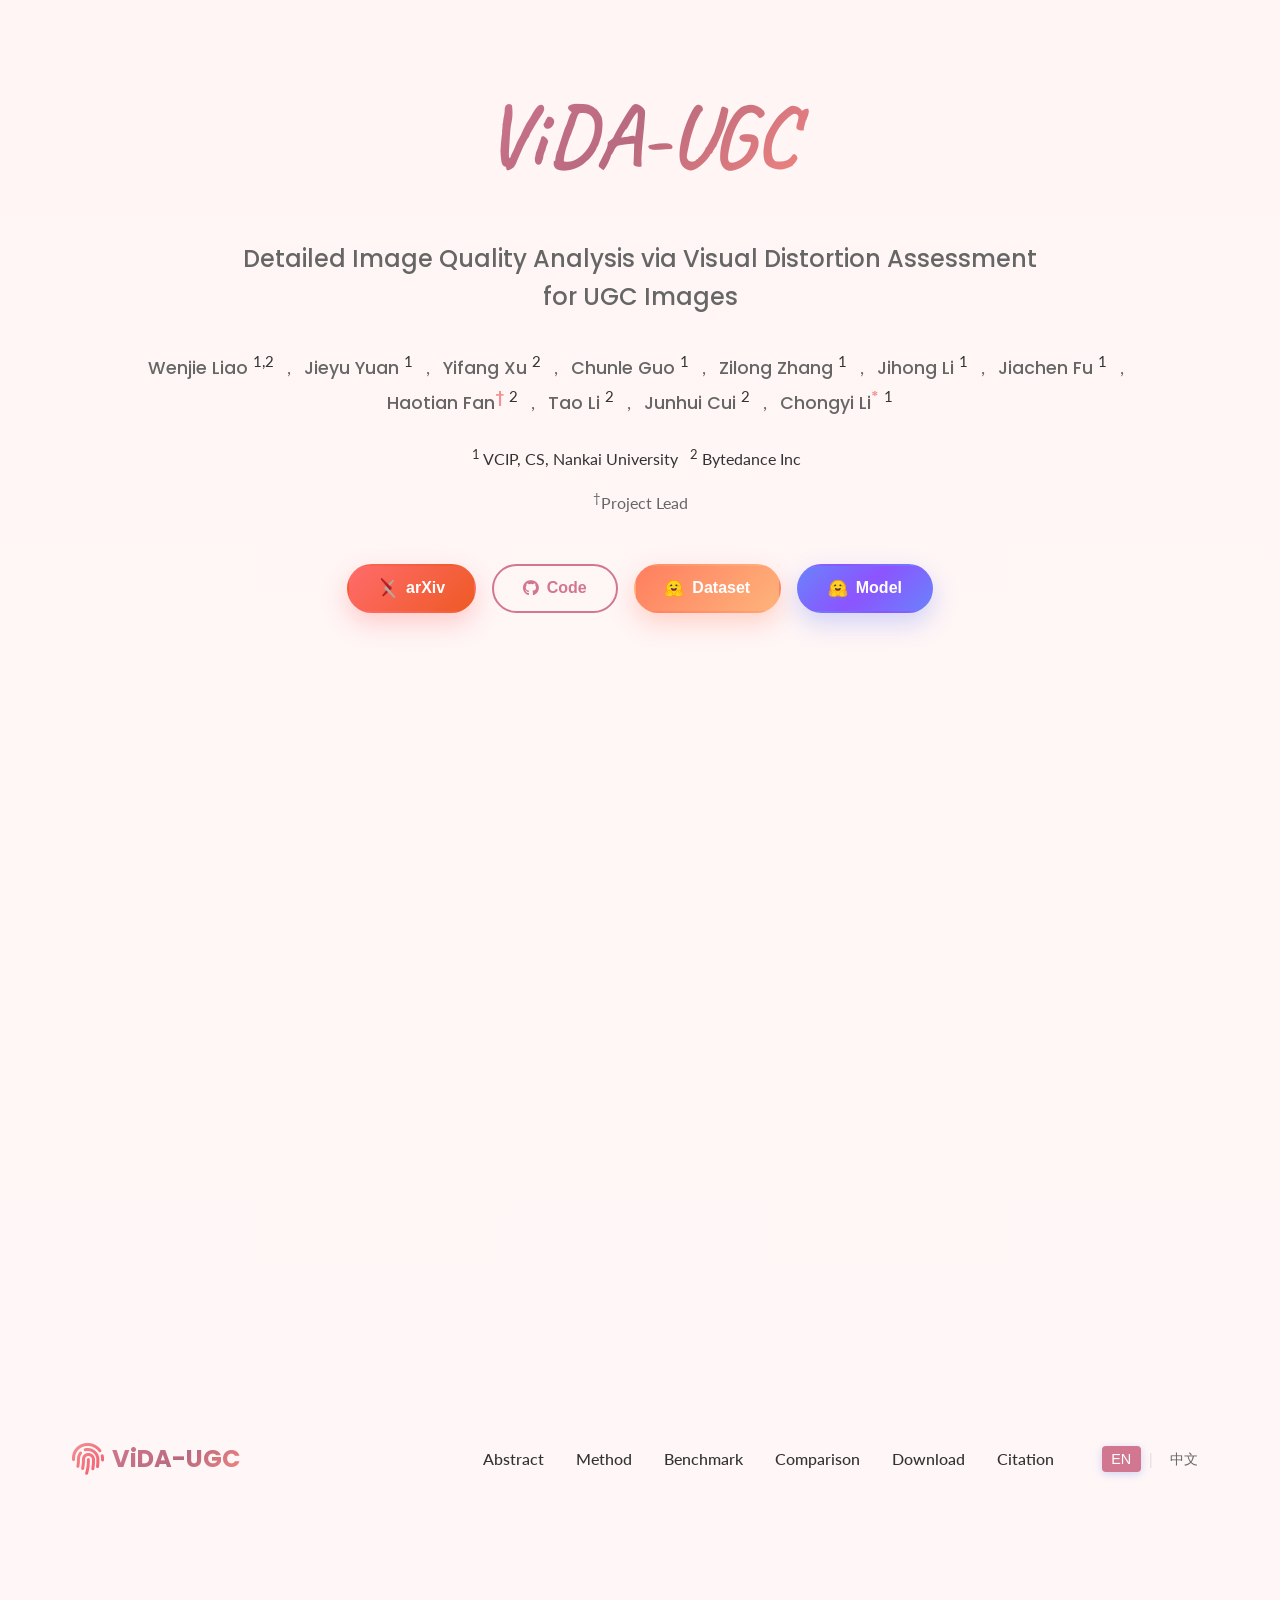
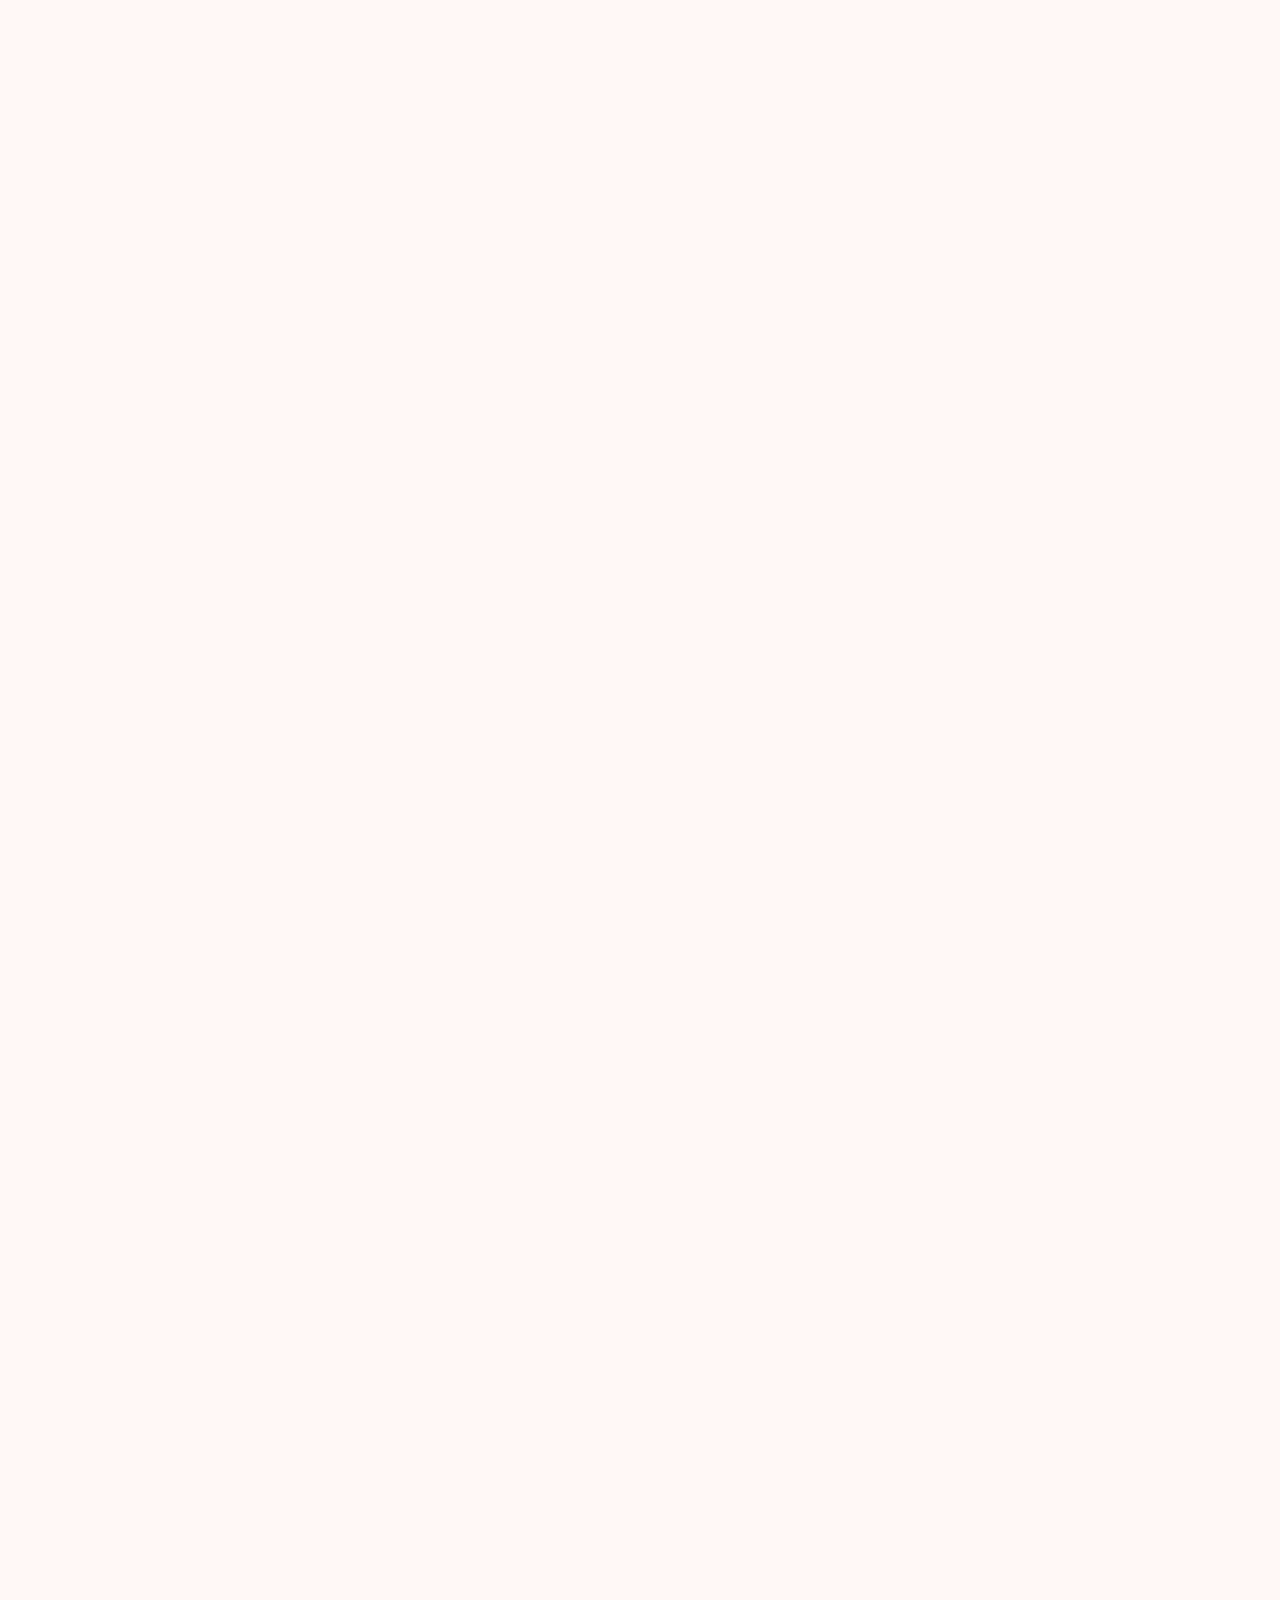
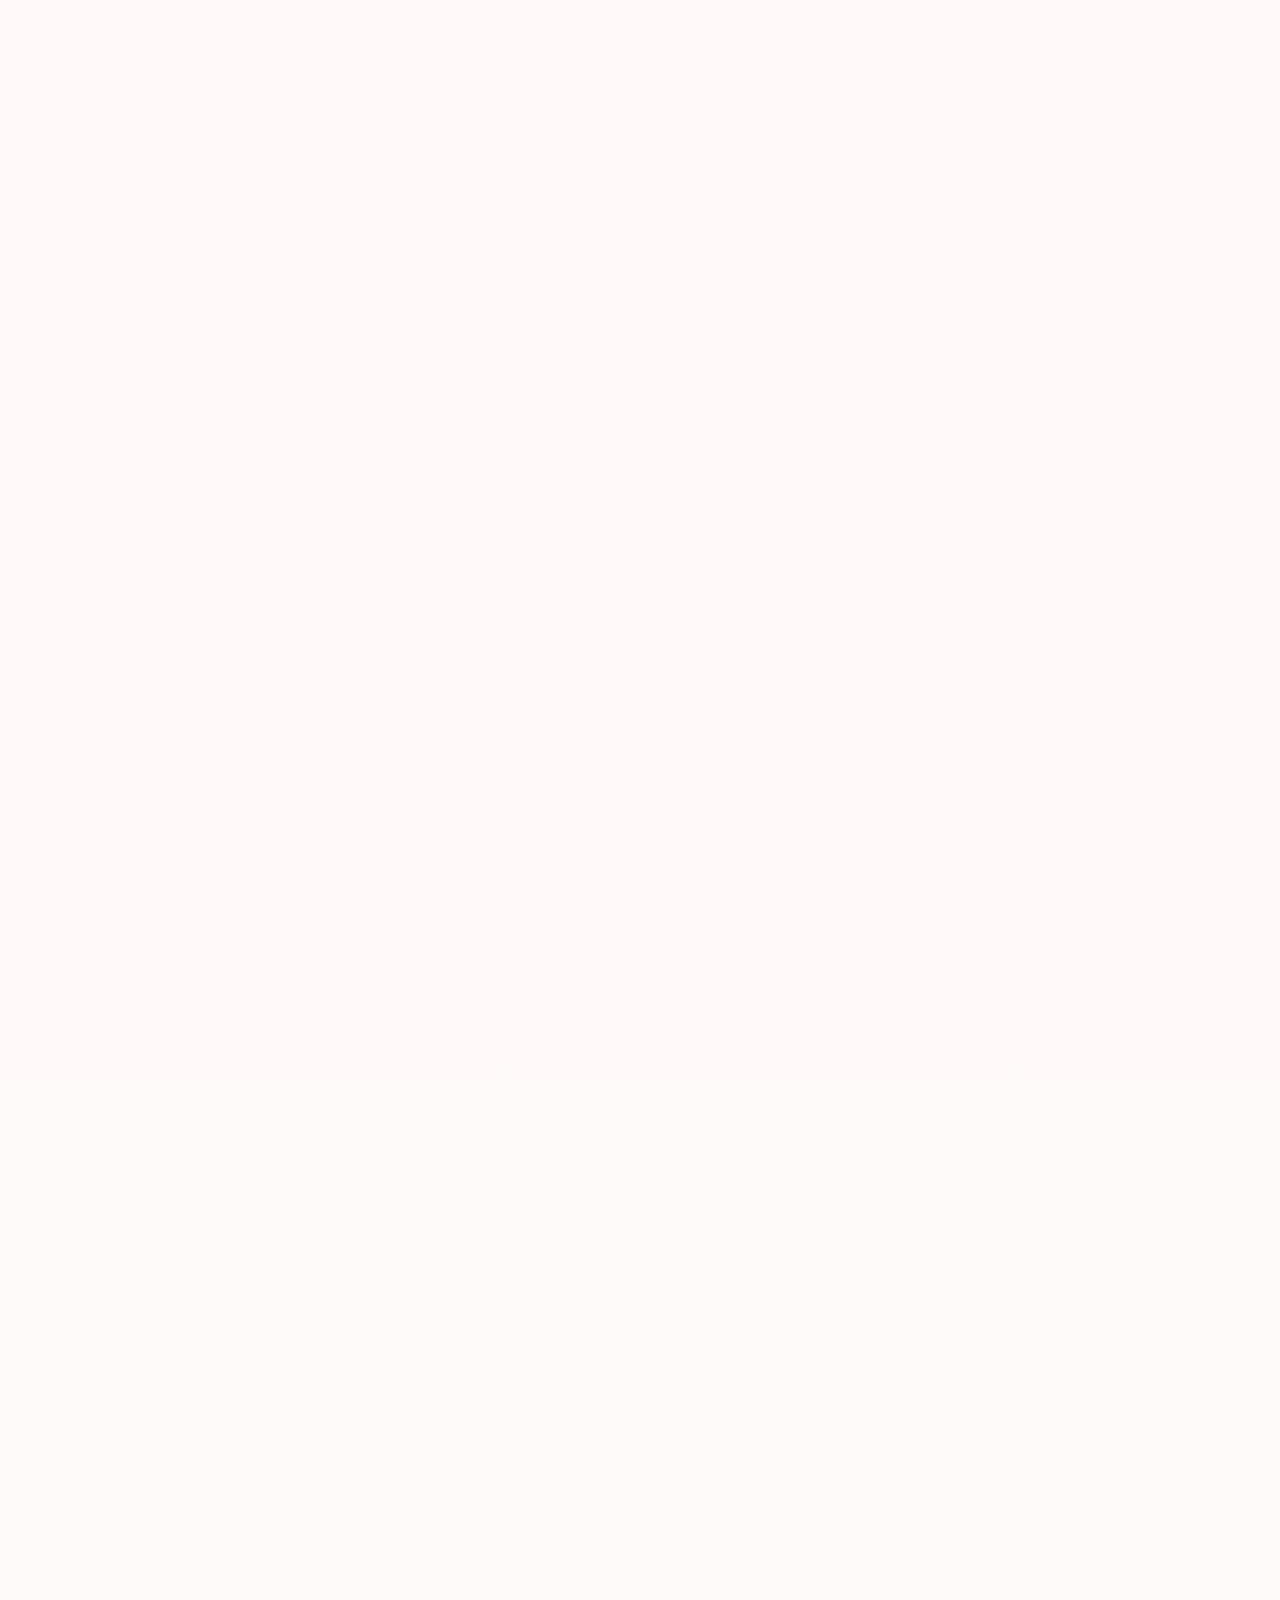
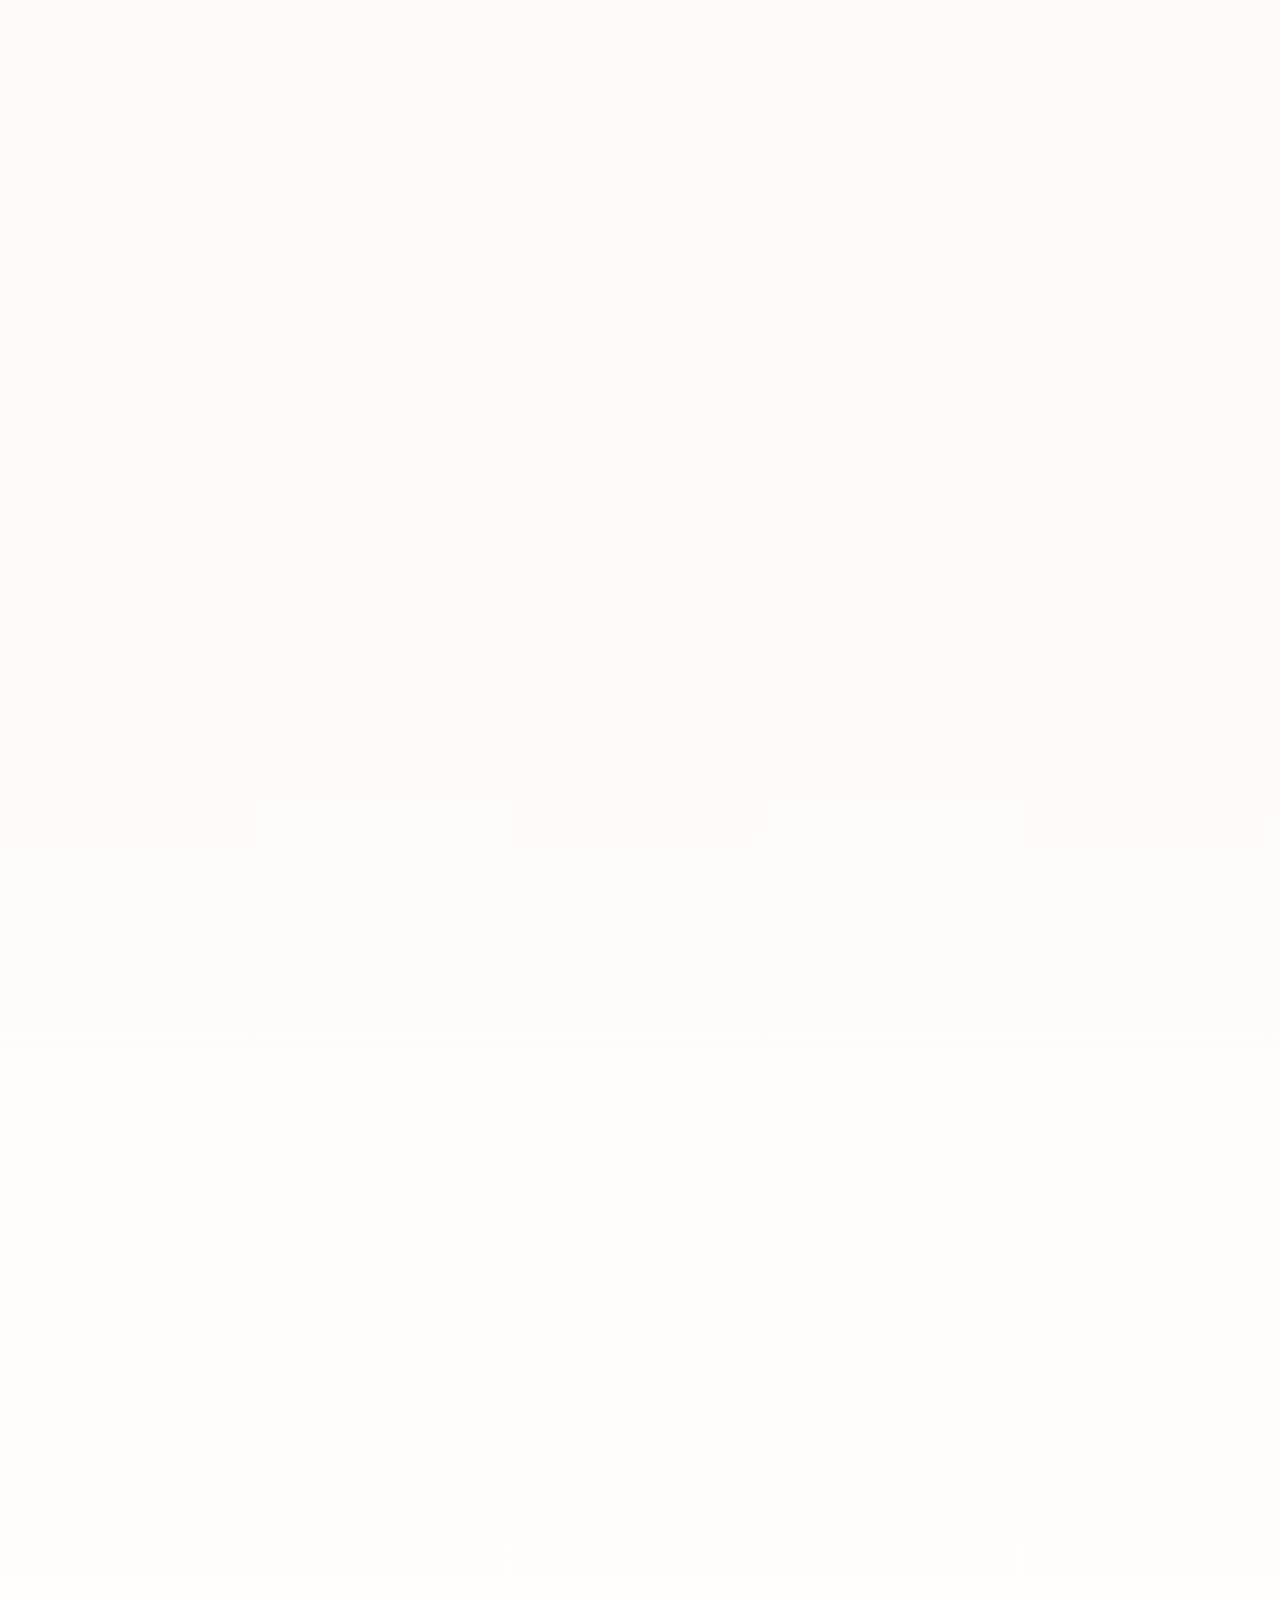
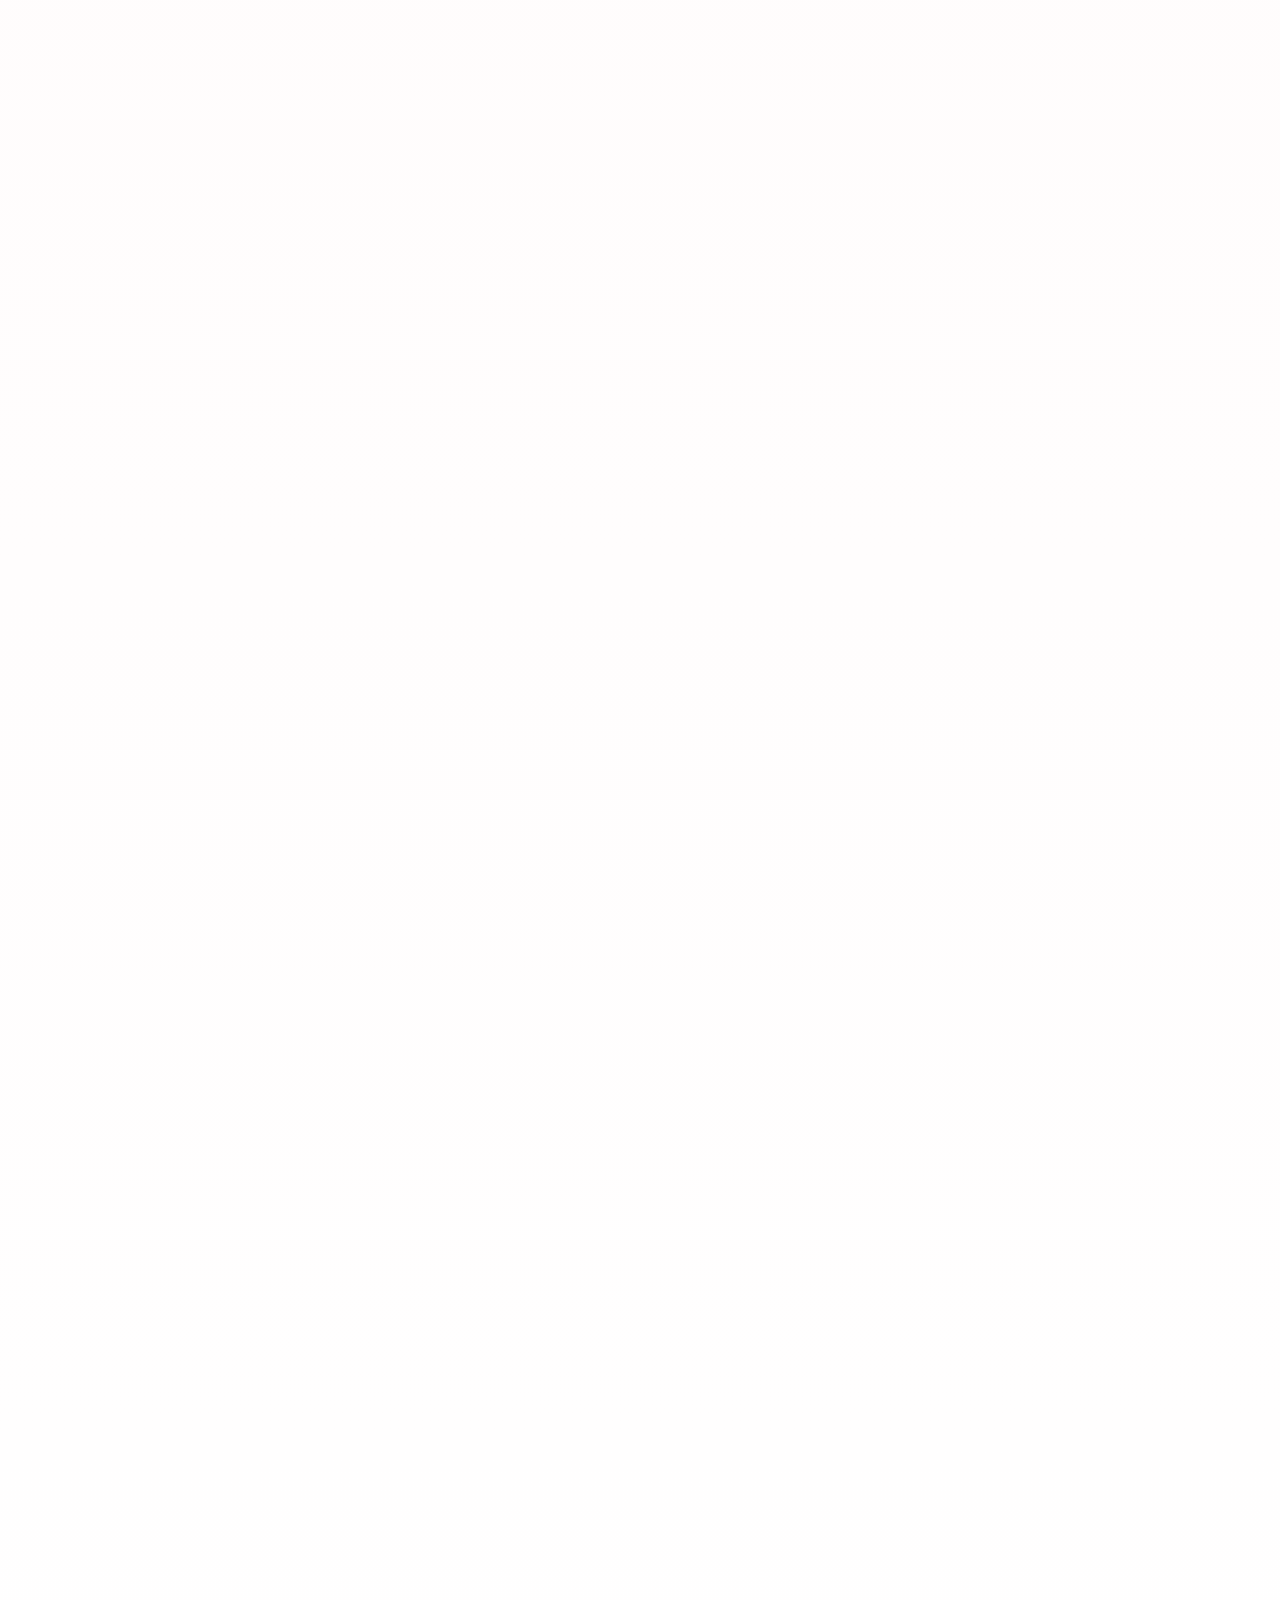
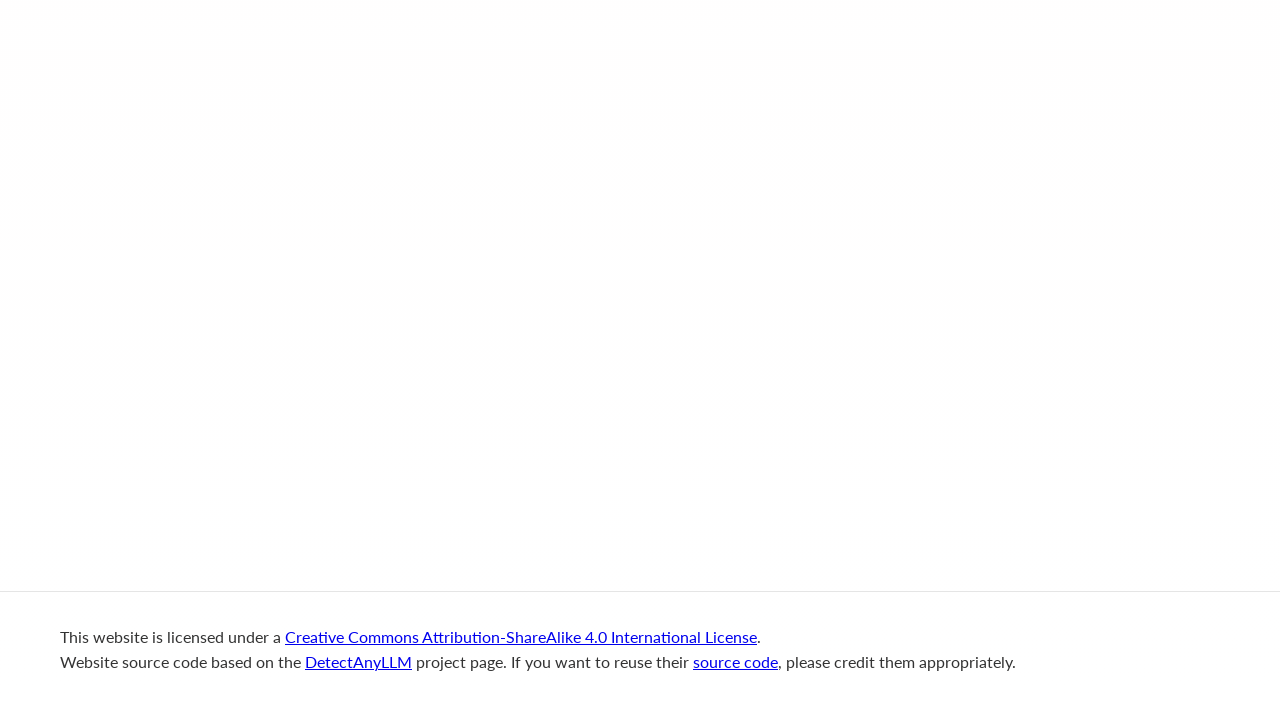
==== commit bd1fdba9: "add arxiv paper" ====
--- a/ViDA-UGC/index.html
+++ b/ViDA-UGC/index.html
@@ -91,10 +91,6 @@
 
             <!-- 交互按钮 -->
             <div class="cta-buttons">
-                <button class="cta-btn primary" id="paper-btn">
-                    <i class="fas fa-file-pdf"></i>
-                    <span data-en="Paper" data-zh="阅读论文">Paper</span>
-                </button>
                 <button class="cta-btn arxiv" id="arxiv-btn">
                     <img src="image/arxiv.png" alt="arXiv" class="btn-icon">
                     <span data-en="arXiv" data-zh="arXiv">arXiv</span>
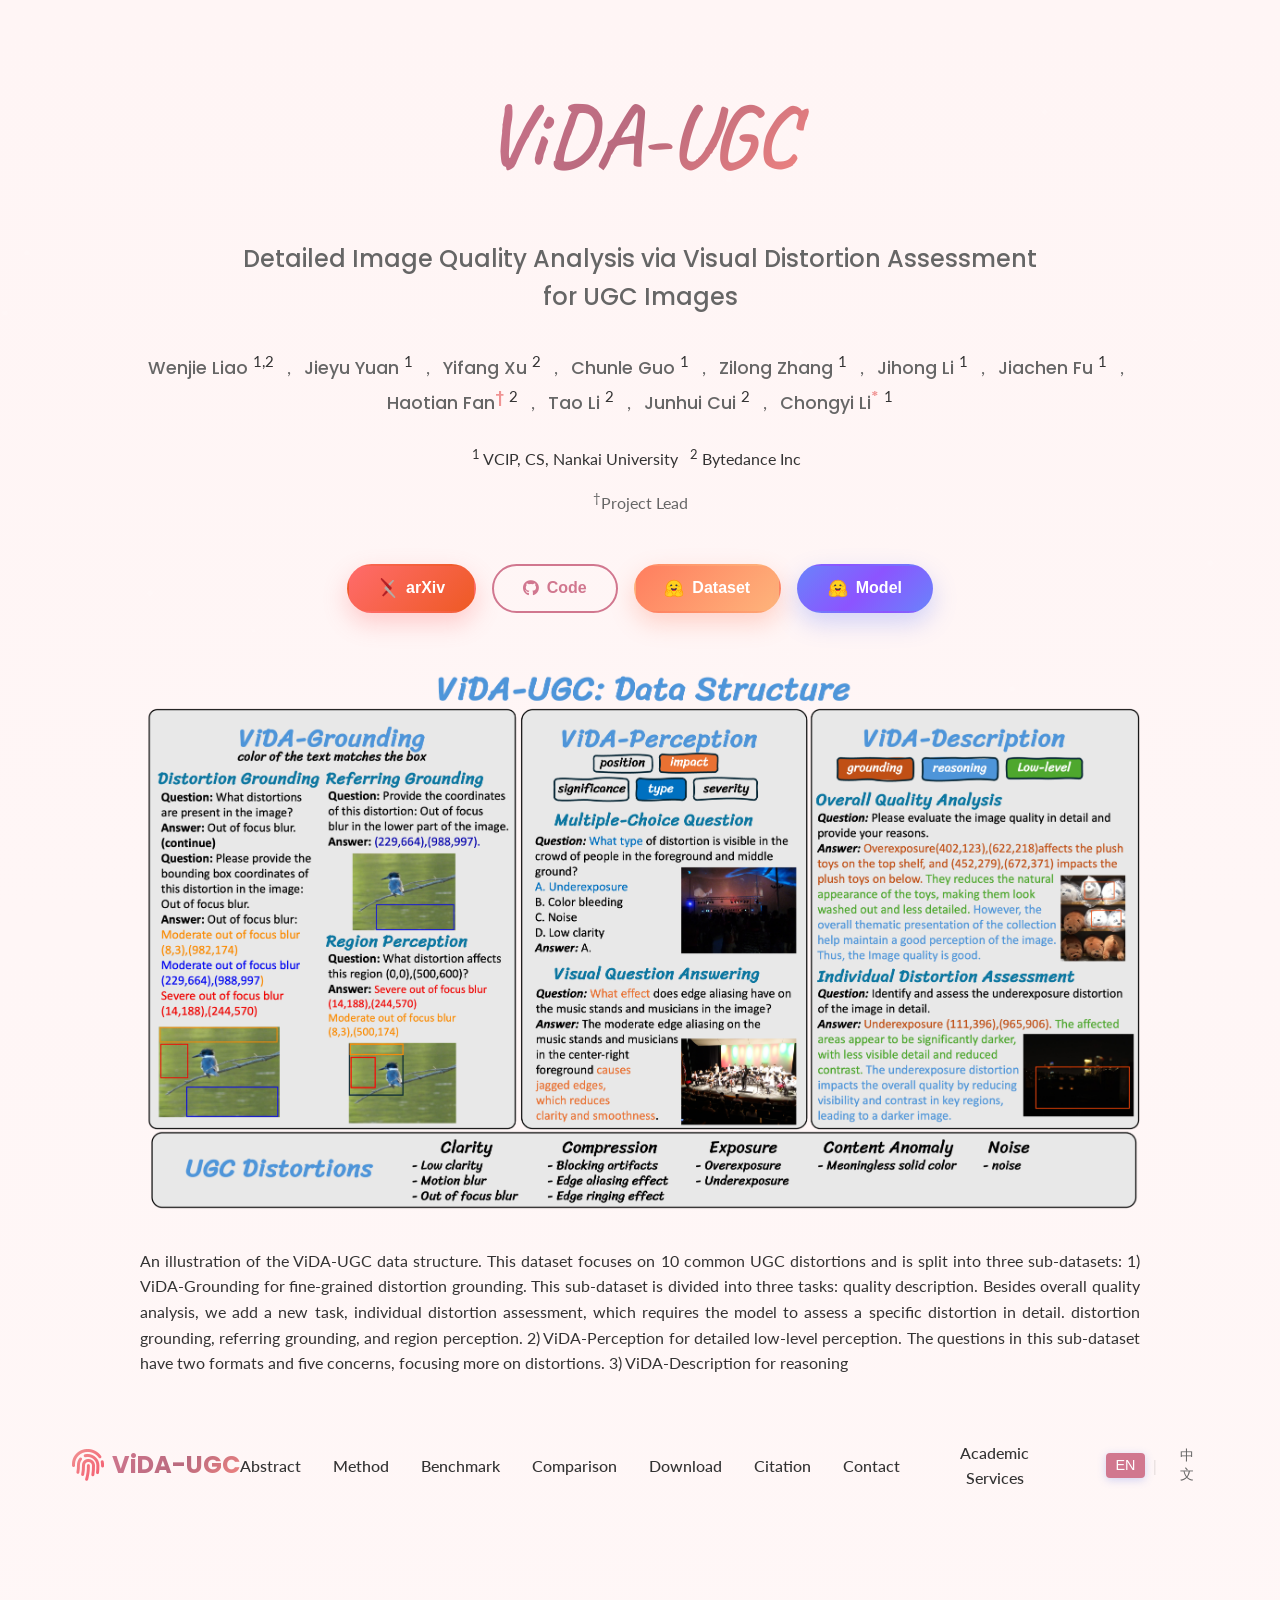
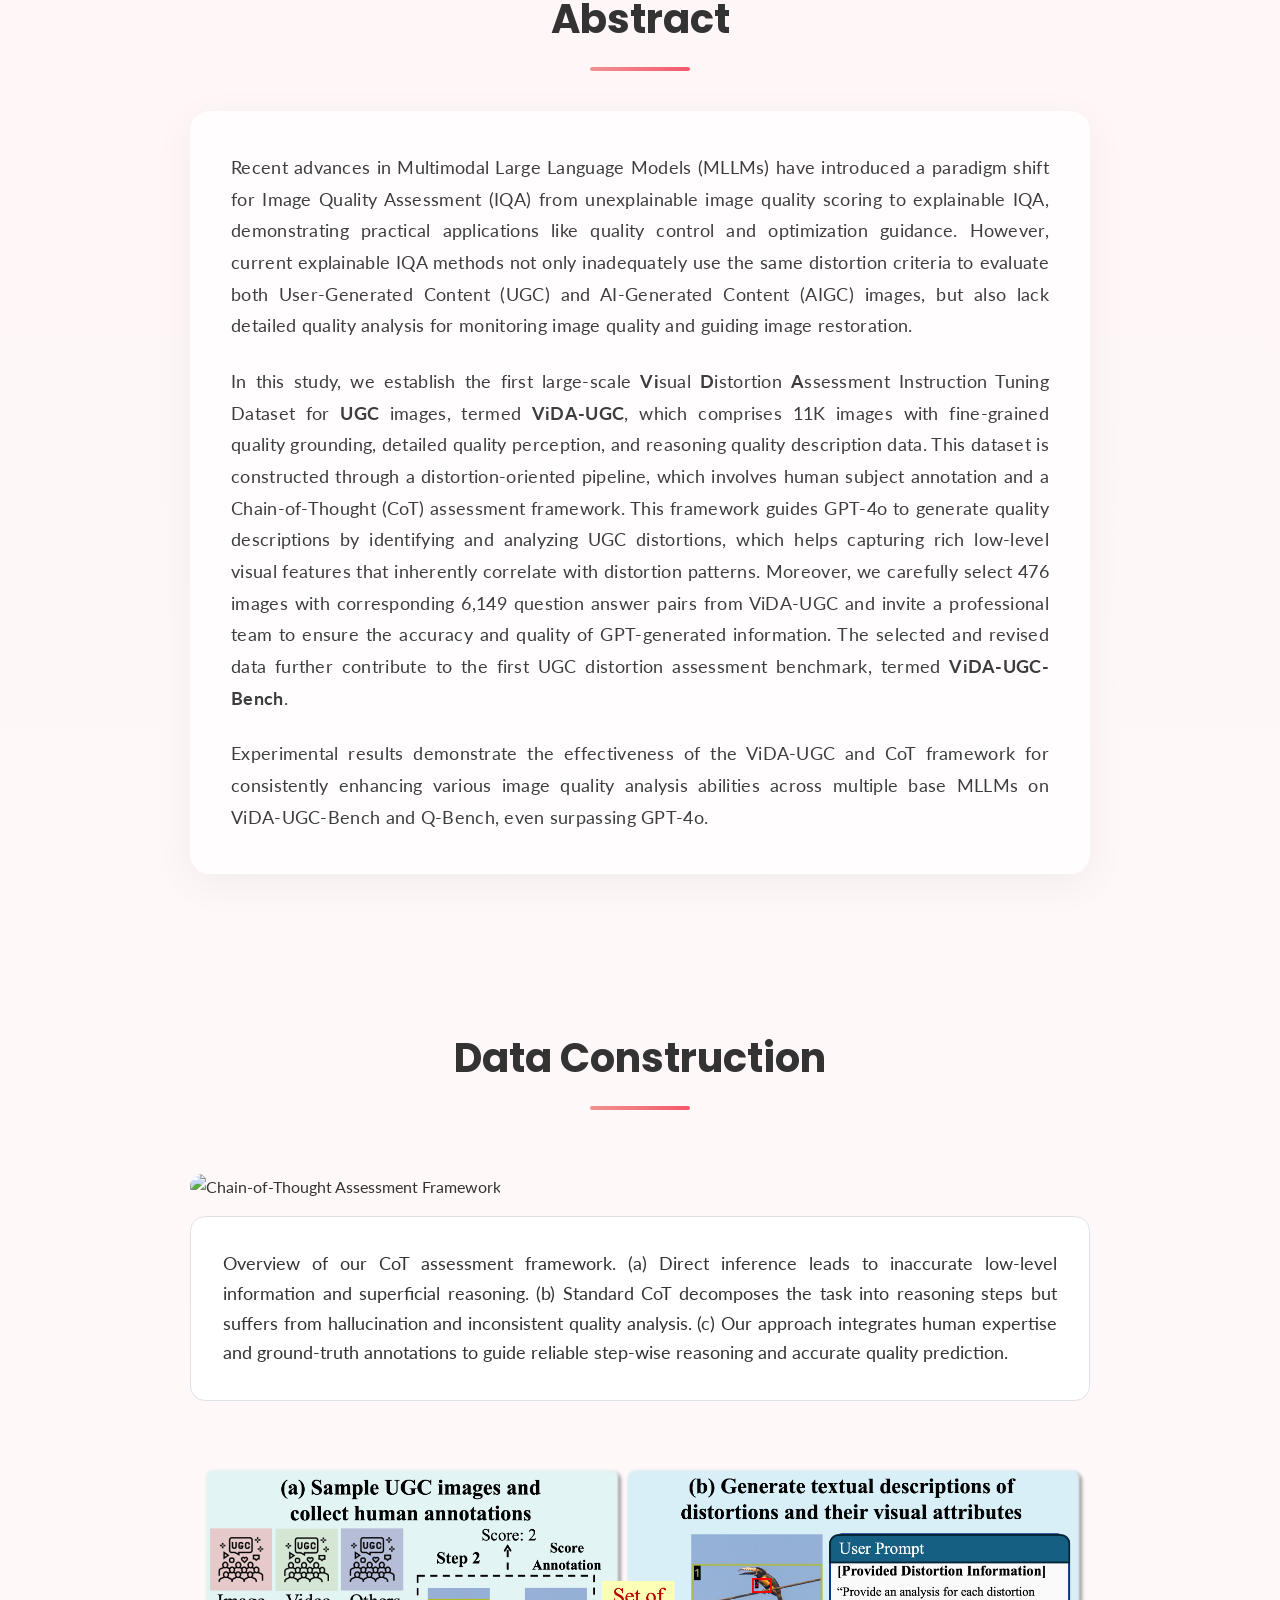
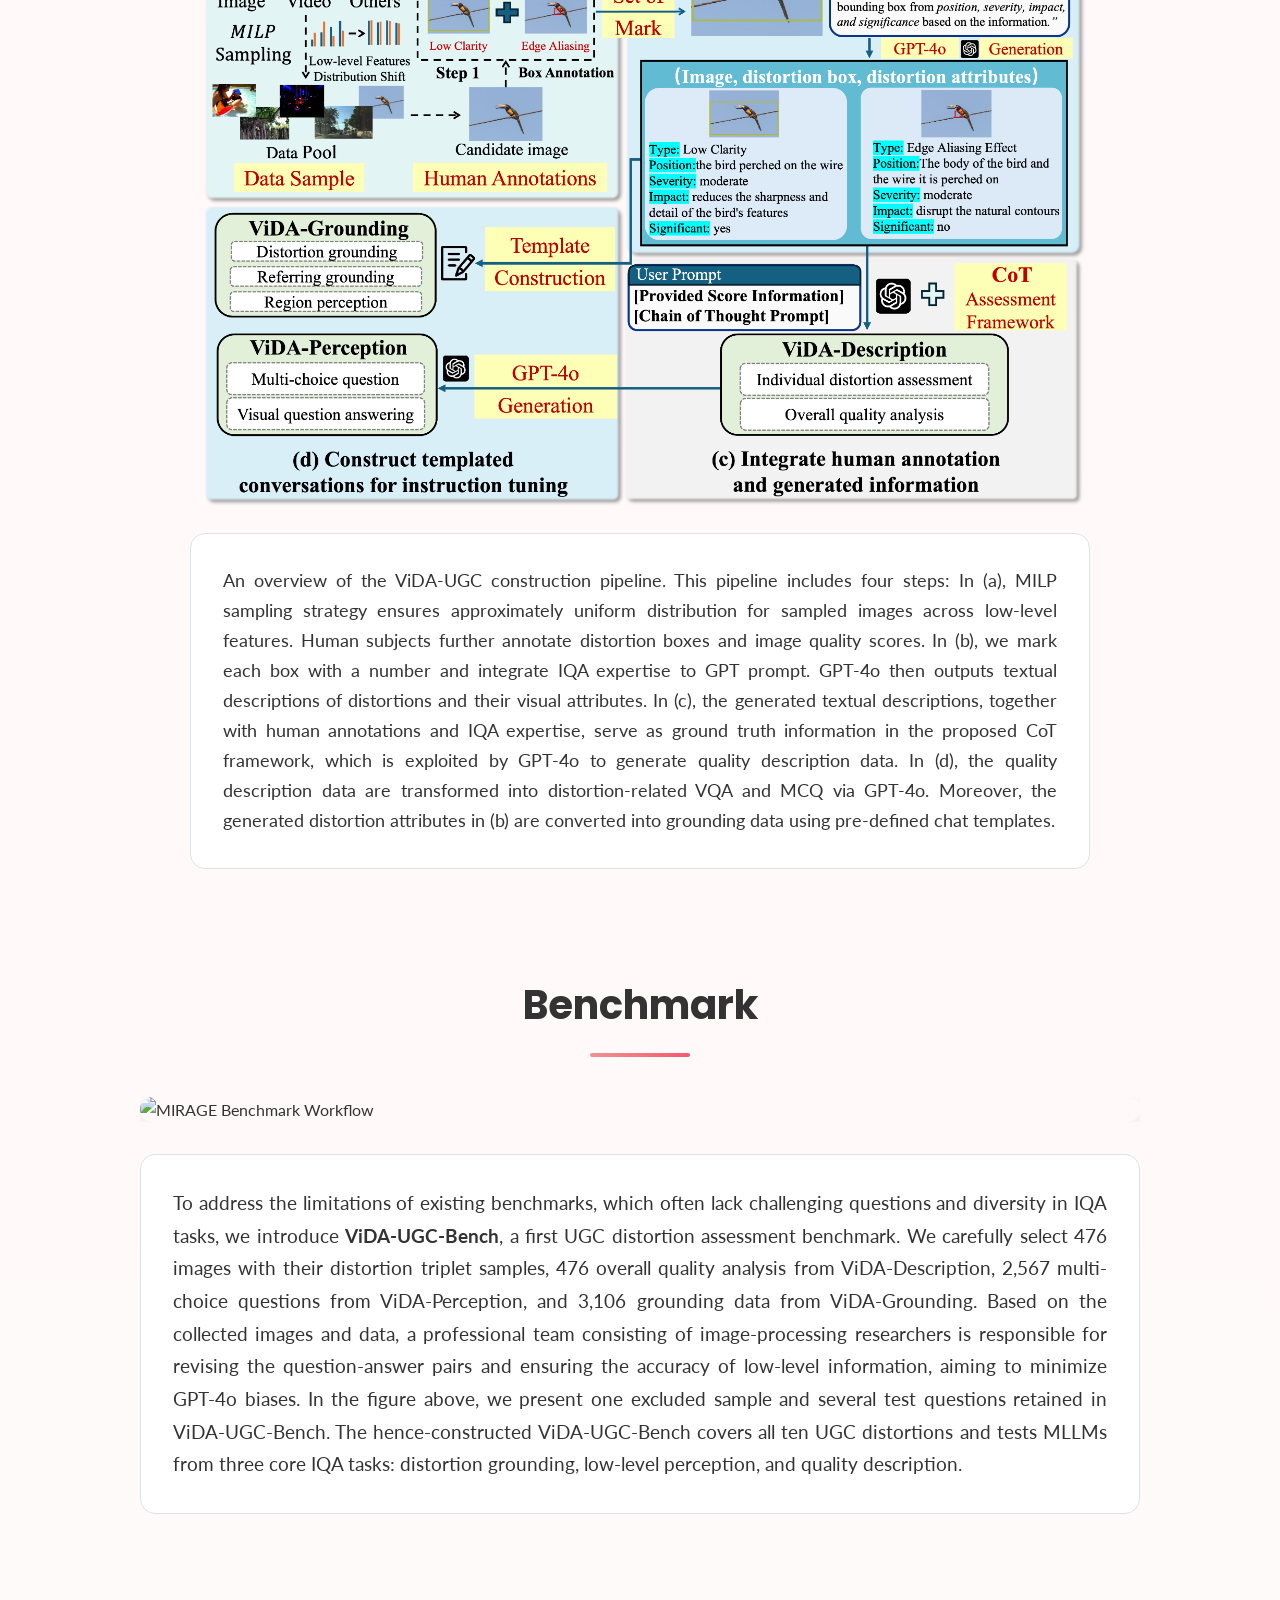
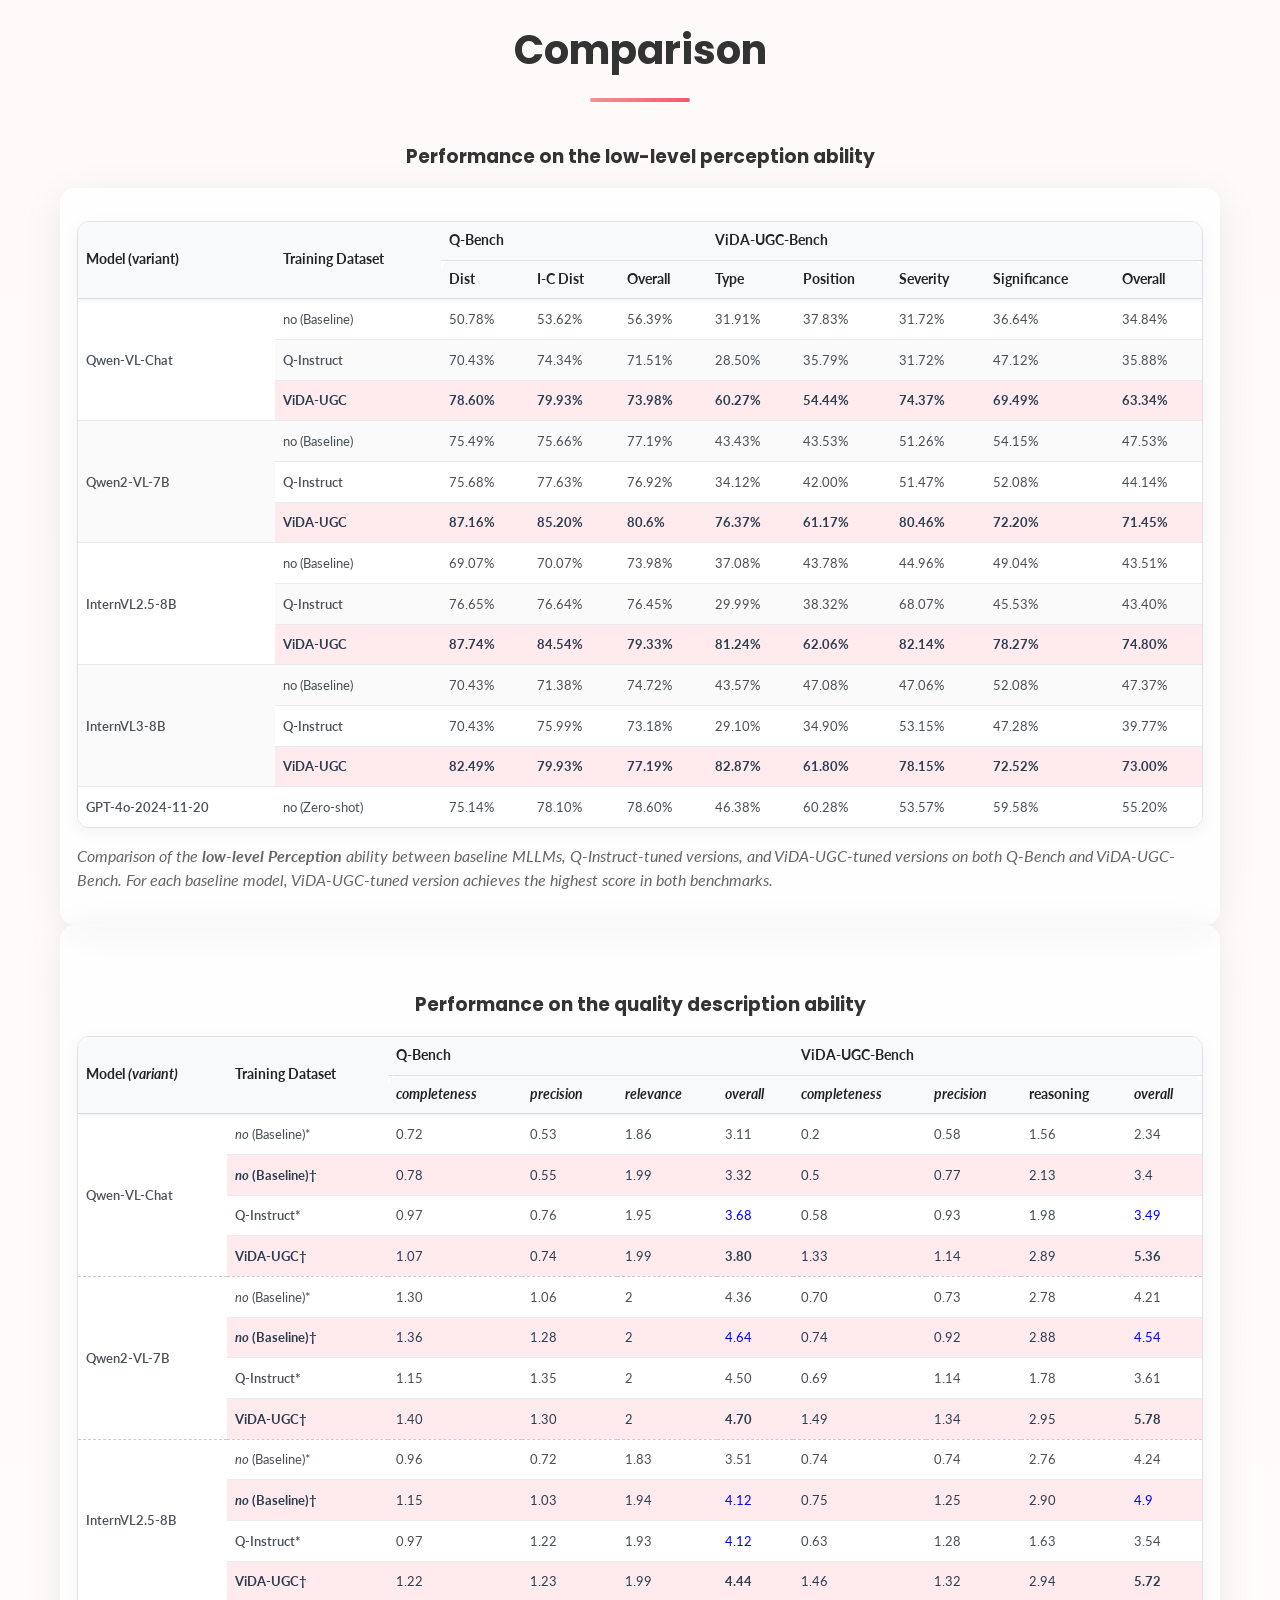
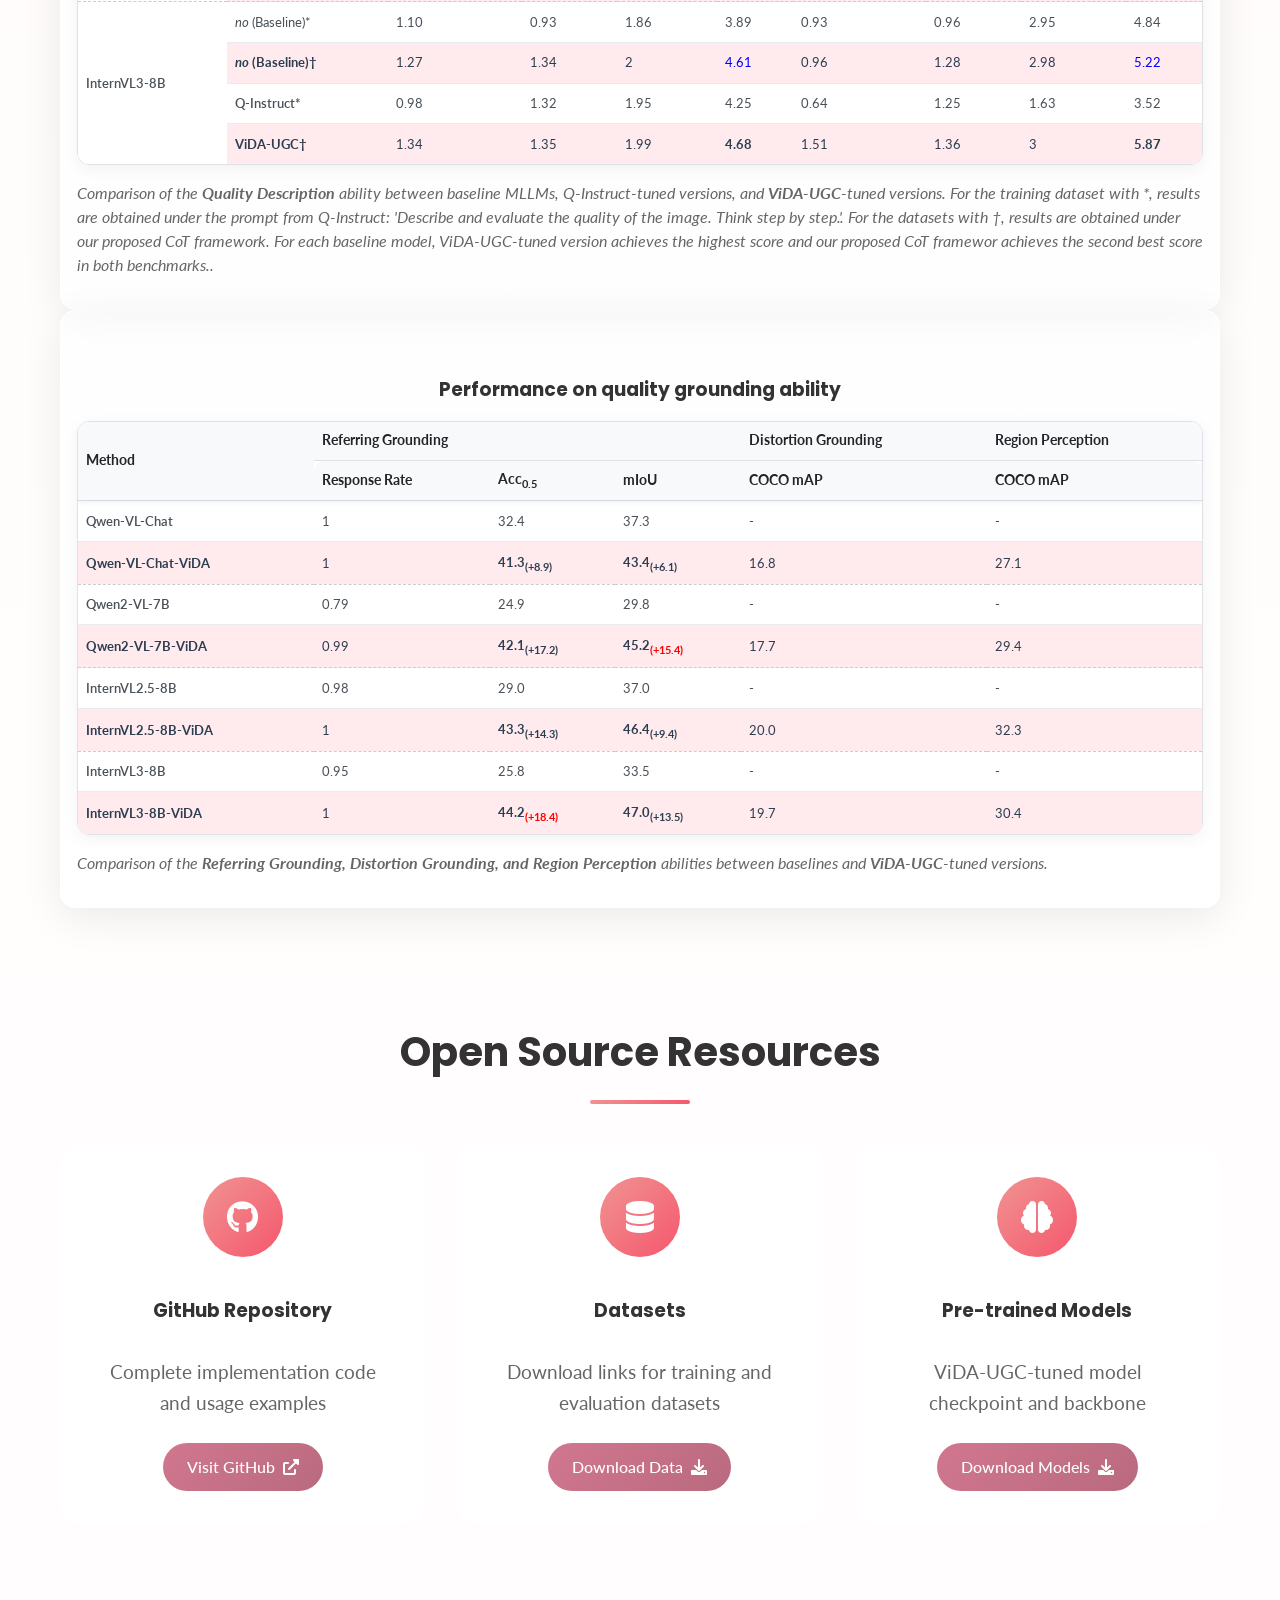
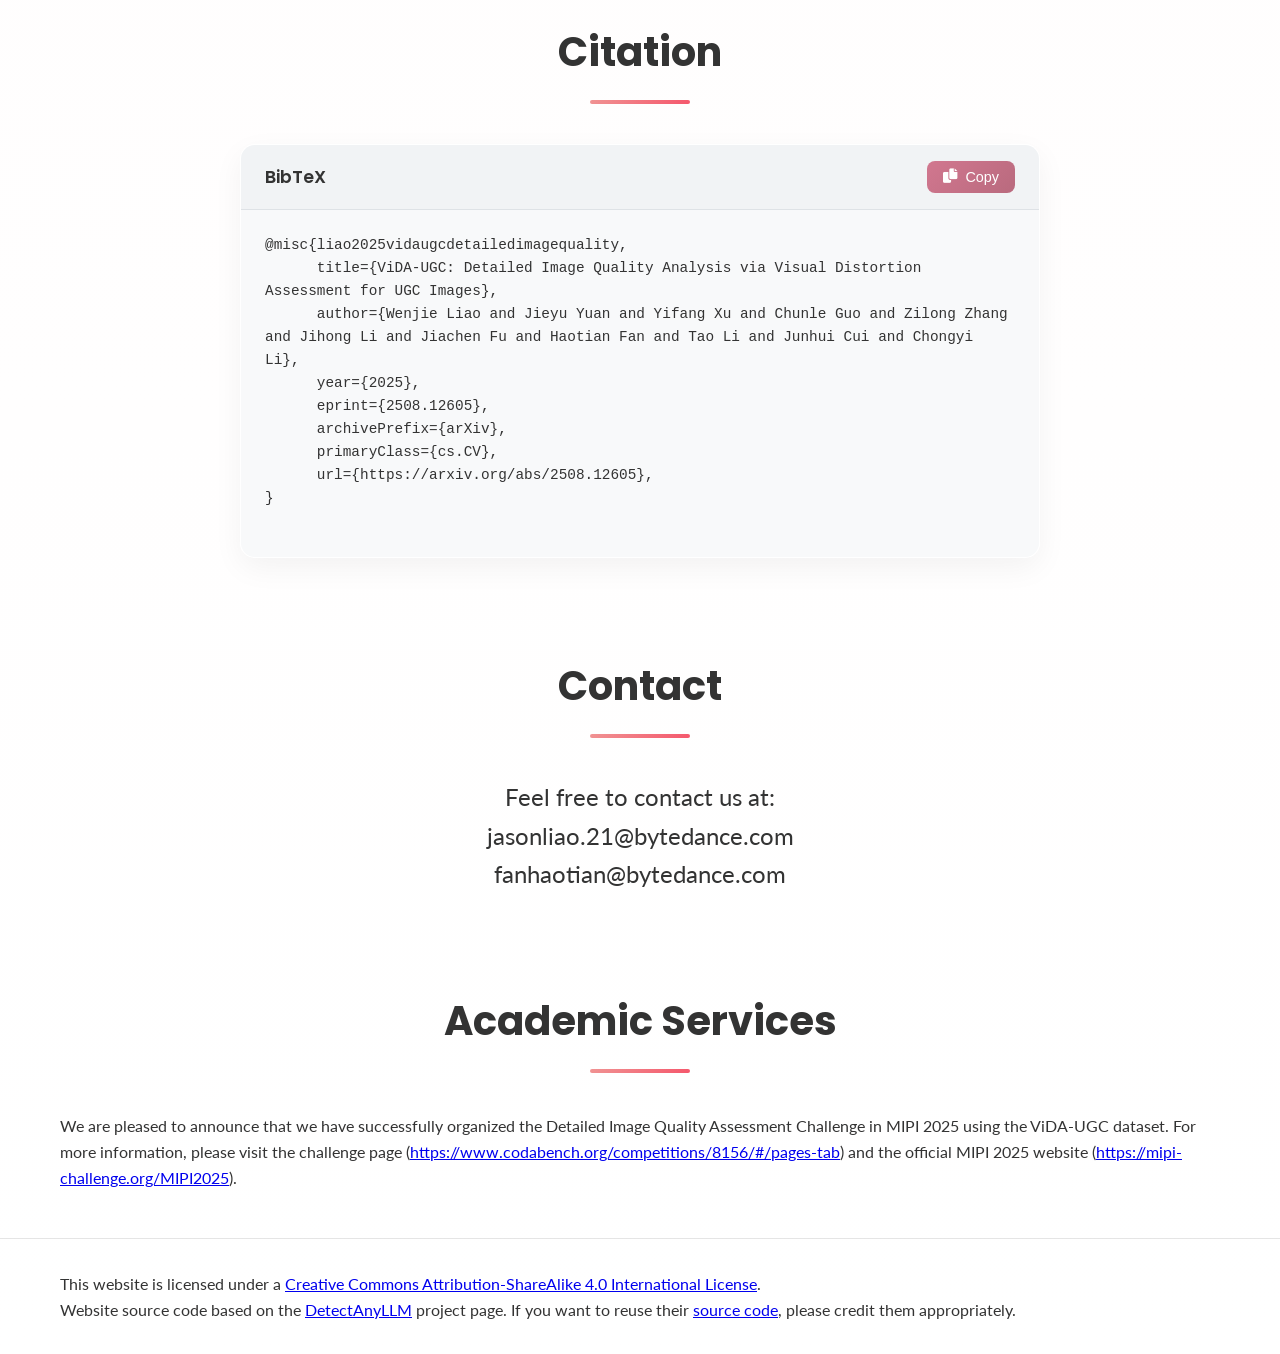
==== commit 8df15fae: "add citation" ====
--- a/ViDA-UGC/index.html
+++ b/ViDA-UGC/index.html
@@ -31,7 +31,7 @@
                         Wenjie Liao
                     </a><sup>1,2</sup>
                     <span class="author-separator">,</span>
-                    <a href="" class="author-link" target="_blank">
+                    <a href="https://jieyu-yuan.github.io/" class="author-link" target="_blank">
                         Jieyu Yuan
                     </a><sup>1</sup>
                     <span class="author-separator">,</span>
@@ -137,9 +137,10 @@
                     <!-- <a href="#authors" class="nav-link" data-en="Authors" data-zh="作者">Authors</a> -->
                     <!-- <a href="#results" class="nav-link" data-en="Results" data-zh="结果">Results</a> -->
                     <a href="#code" class="nav-link" data-en="Download" data-zh="下载">Download</a>
-                    <!-- <a href="#contact" class="nav-link" data-en="Contact" data-zh="联系">Contact</a> -->
+                    <a href="#citation" class="nav-link" data-en="Citation" data-zh="引用">Citation</a>
+                    <a href="#contact" class="nav-link" data-en="Contact" data-zh="联系">Contact</a>
                     <!-- <a href="#license" class="nav-link" data-en="License" data-zh="许可证">License</a> -->
-                    <a href="#citation" class="nav-link" data-en="Citation" data-zh="引用">Citation</a>
+                    <a href="#services"  class="nav-link" data-en="Academic Services"  data-zh="学术服务">Academic Services</a>
                     <div class="language-switcher">
                         <button class="lang-btn active" data-lang="en">EN</button>
                         <span class="lang-separator">|</span>
@@ -801,6 +802,38 @@
         </div>
     </section>
 
+
+    <!-- Citation部分 -->
+    <section class="citation-section" id="citation">
+        <div class="container scroll-target">
+            <div class="section-header">
+                <h2 class="section-title" data-en="Citation" data-zh="引用信息">Citation</h2>
+                <div class="section-divider"></div>
+            </div>
+            <div class="citation-content">
+                <div class="bibtex-container">
+                    <div class="bibtex-header">
+                        <span class="bibtex-label">BibTeX</span>
+                        <button class="copy-btn" id="copy-bibtex">
+                            <i class="fas fa-copy"></i>
+                            <span data-en="Copy" data-zh="复制">Copy</span>
+                        </button>
+                    </div>
+                    <pre class="bibtex-code" id="bibtex-text">
+@misc{liao2025vidaugcdetailedimagequality,
+      title={ViDA-UGC: Detailed Image Quality Analysis via Visual Distortion Assessment for UGC Images}, 
+      author={Wenjie Liao and Jieyu Yuan and Yifang Xu and Chunle Guo and Zilong Zhang and Jihong Li and Jiachen Fu and Haotian Fan and Tao Li and Junhui Cui and Chongyi Li},
+      year={2025},
+      eprint={2508.12605},
+      archivePrefix={arXiv},
+      primaryClass={cs.CV},
+      url={https://arxiv.org/abs/2508.12605}, 
+}
+                    </pre>
+                </div>
+            </div>
+        </div>
+    </section>
     <!-- Contact部分 -->
     <section class="contact-section" id="contact">
         <div class="container scroll-target">
@@ -823,14 +856,14 @@
         </div>
     </section>
 
-    <!-- Acknowledgement部分 -->
-    <section class="acknowledgement-section" id="acknowledgement">
+    <!-- Services部分 -->
+    <section class="services-section" id="services">
         <div class="container scroll-target">
             <div class="section-header">
-                <h2 class="section-title" data-en="Acknowledgement" data-zh="致谢">Acknowledgement</h2>
+                <h2 class="section-title" data-en="Academic Services" data-zh="学术服务">Academic Services</h2>
                 <div class="section-divider"></div>
             </div>
-            <div class="acknowledgement-content">
+            <div class="services-content">
                 <p data-en="We are pleased to announce that we have successfully organized the Detailed Image Quality Assessment Challenge in MIPI 2025 using the ViDA-UGC dataset. For more information, please visit the challenge page (https://www.codabench.org/competitions/8156/#/pages-tab) and the official MIPI 2025 website (https://mipi-challenge.org/MIPI2025)." 
                    data-zh="我们很高兴地宣布，已成功使用ViDA-UGC数据集举办MIPI 2025中的Detailed Image Quality Assessment Challenge。更多信息请访问挑战页面（https://www.codabench.org/competitions/8156/#/pages-tab）和MIPI 2025官方网站（https://mipi-challenge.org/MIPI2025）。">
                     We are pleased to announce that we have successfully organized the Detailed Image Quality Assessment Challenge in MIPI 2025 using the ViDA-UGC dataset. For more information, please visit the challenge page (<a href="https://www.codabench.org/competitions/8156/#/pages-tab" target="_blank">https://www.codabench.org/competitions/8156/#/pages-tab</a>) and the official MIPI 2025 website (<a href="https://mipi-challenge.org/MIPI2025" target="_blank">https://mipi-challenge.org/MIPI2025</a>).
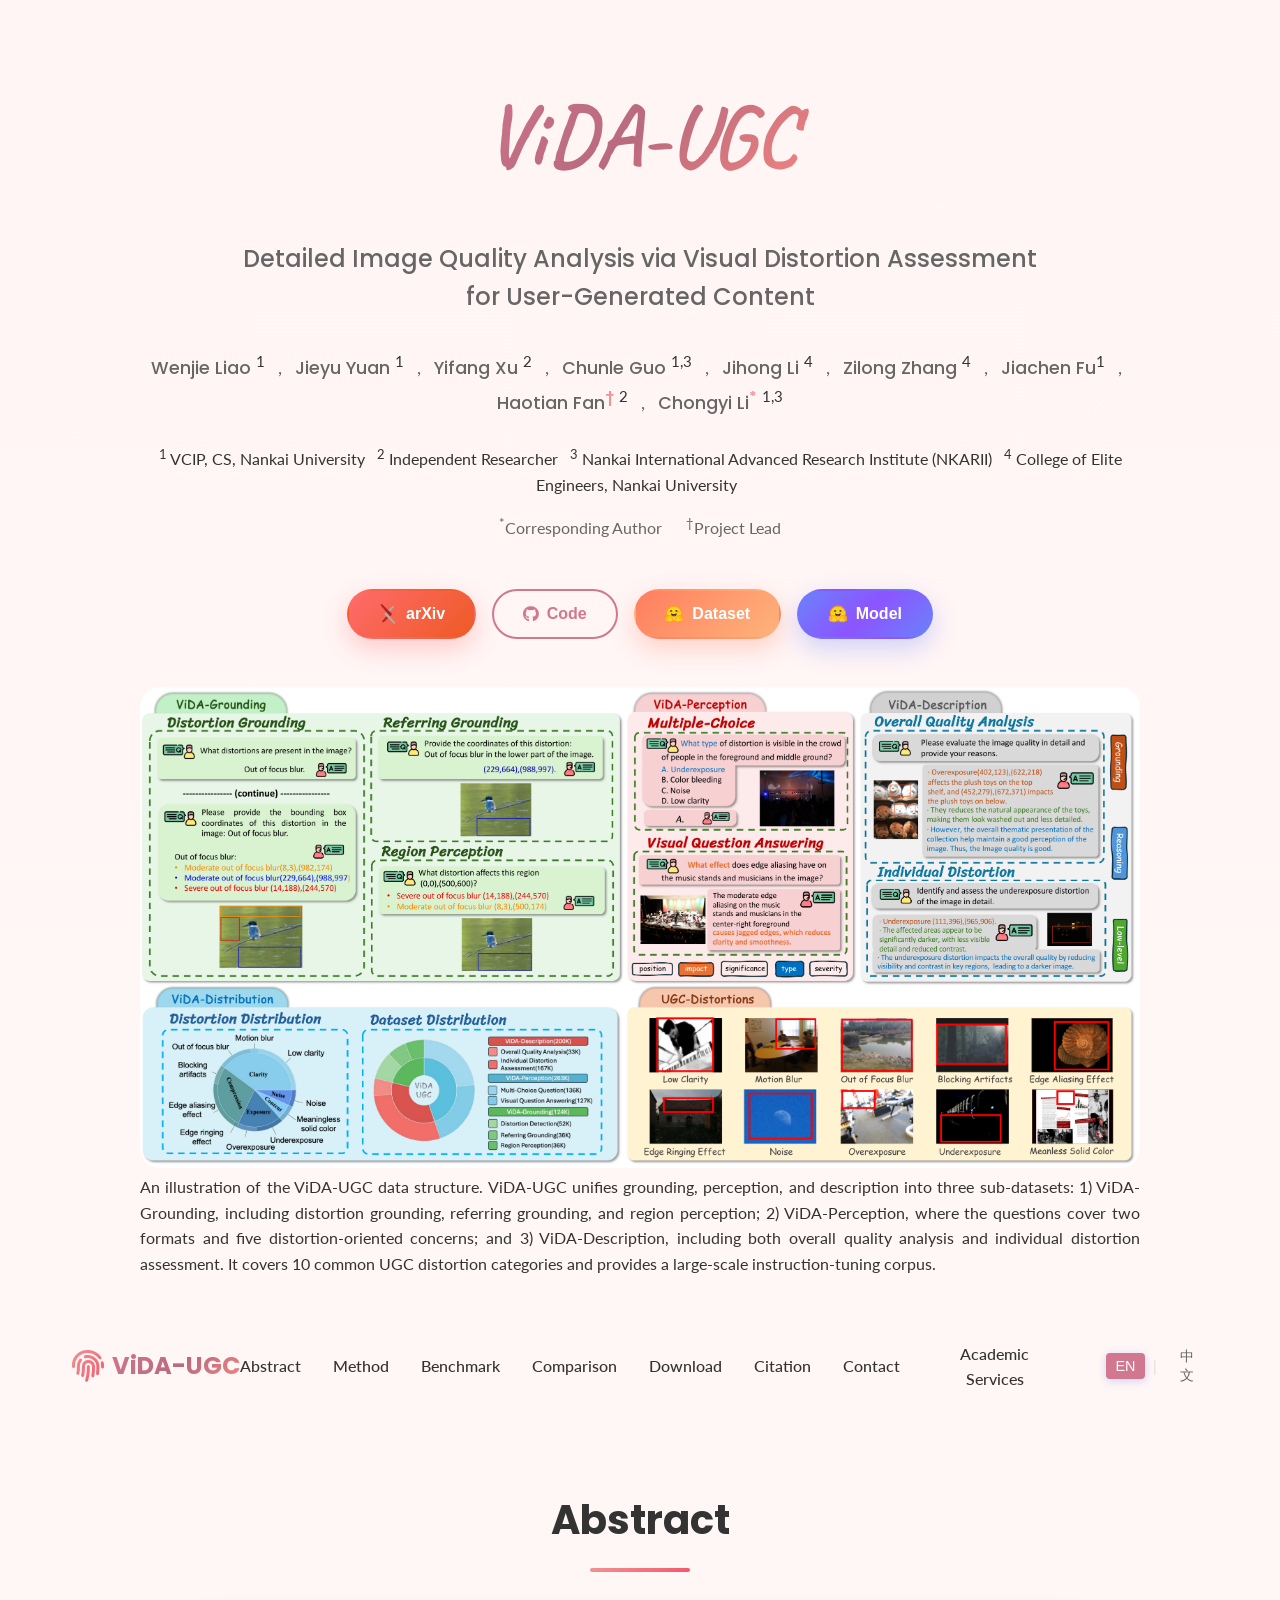
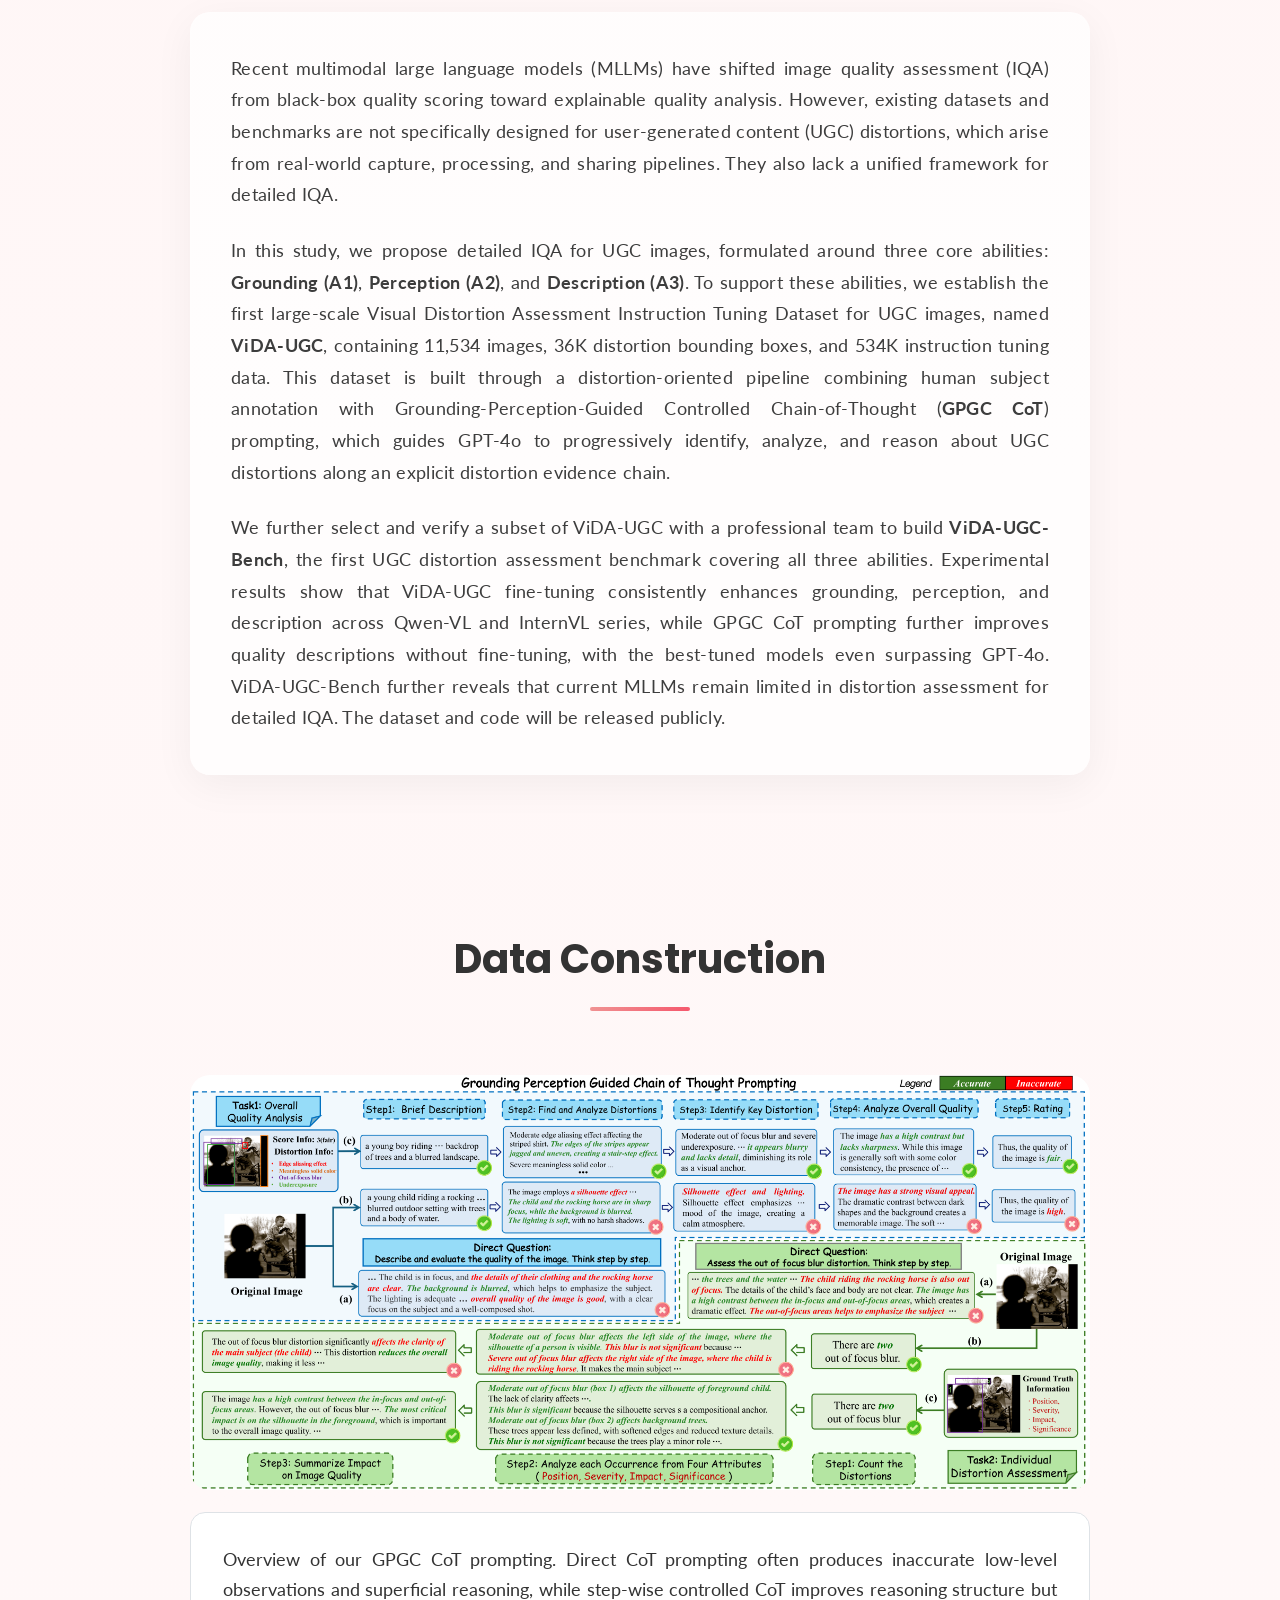
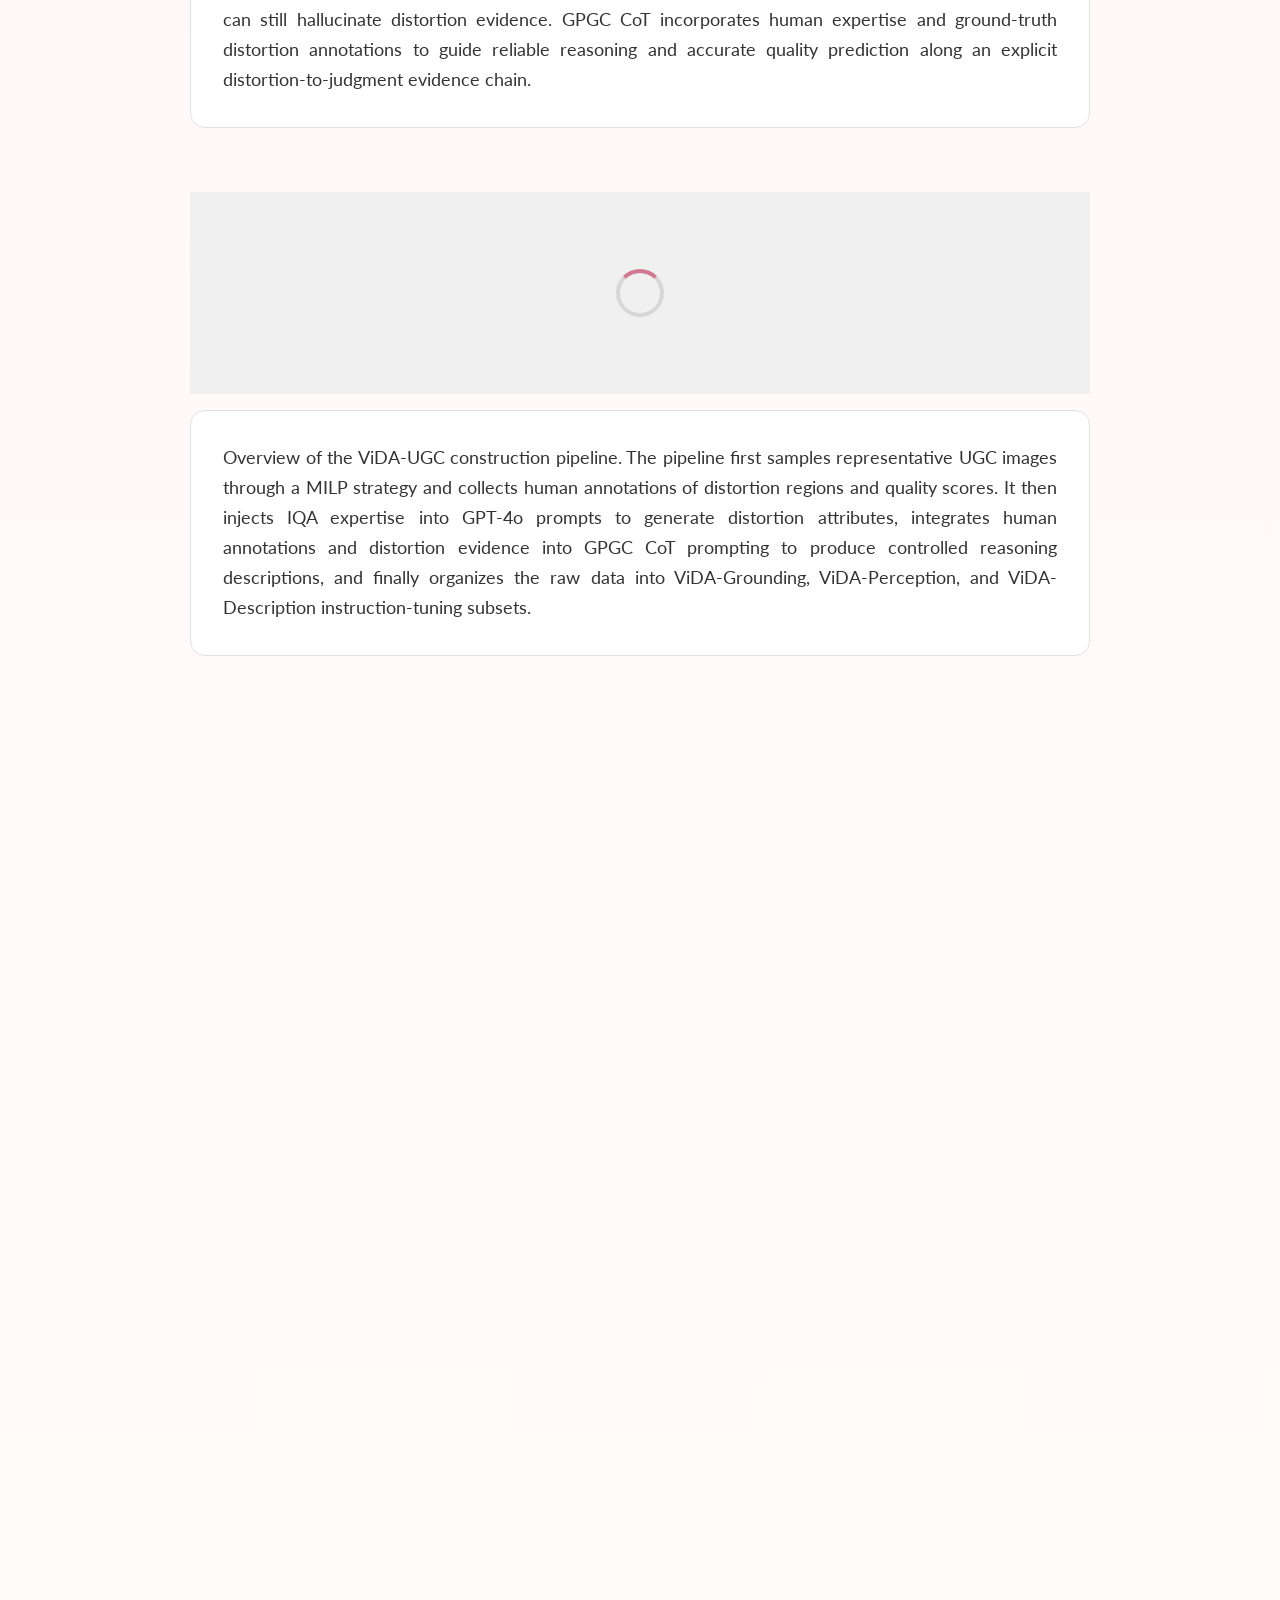
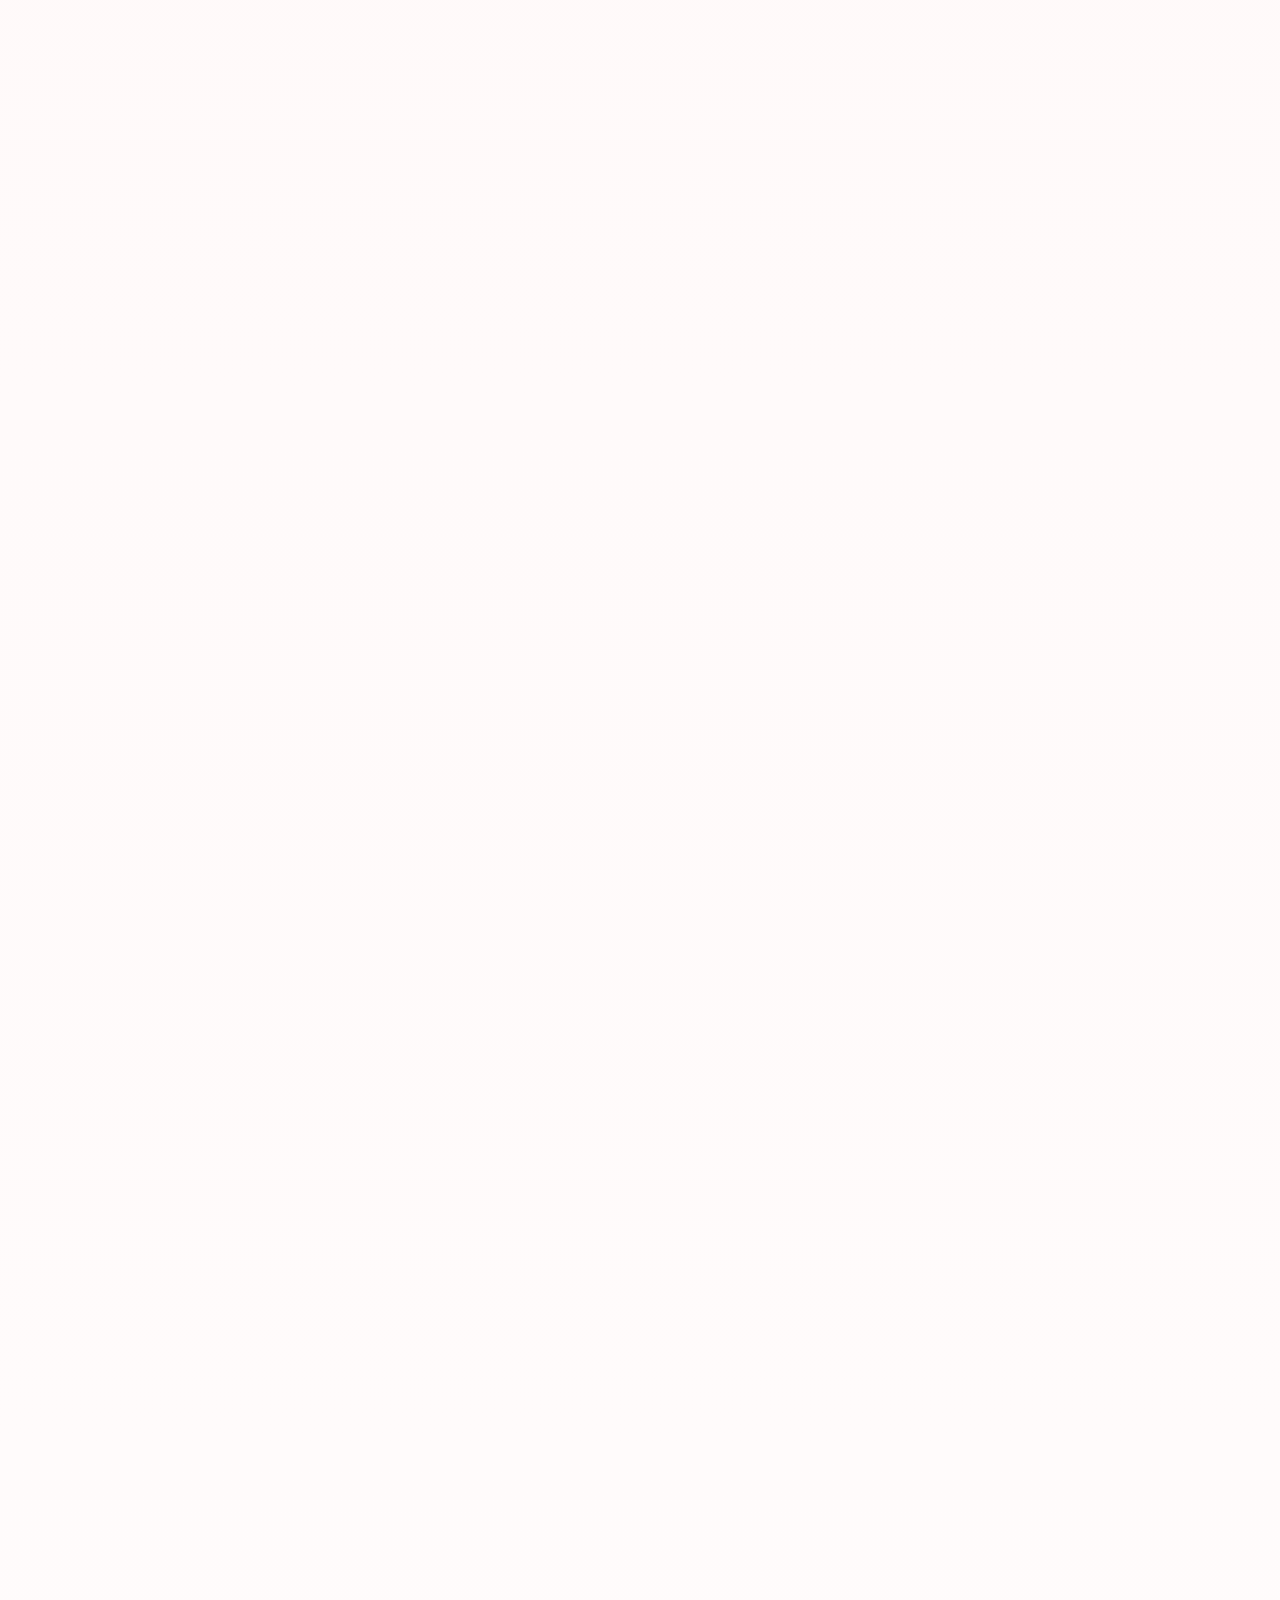
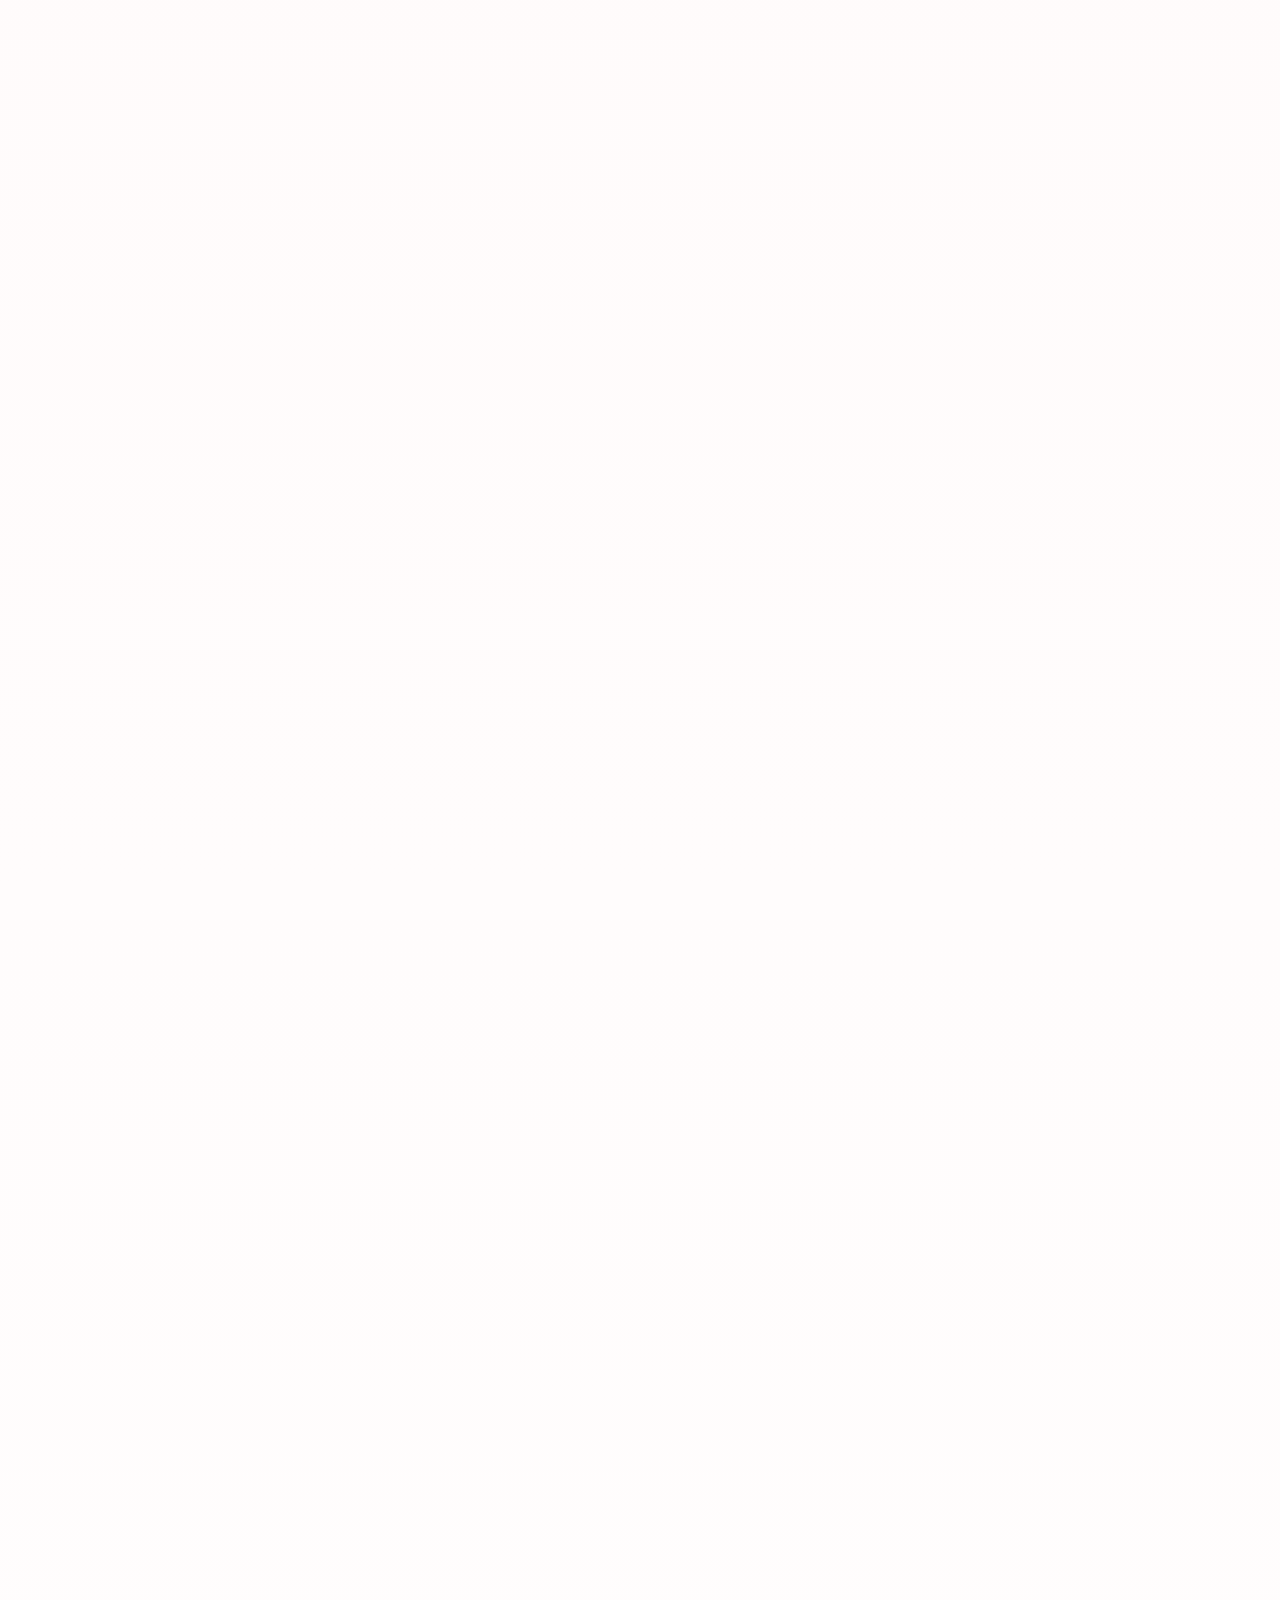
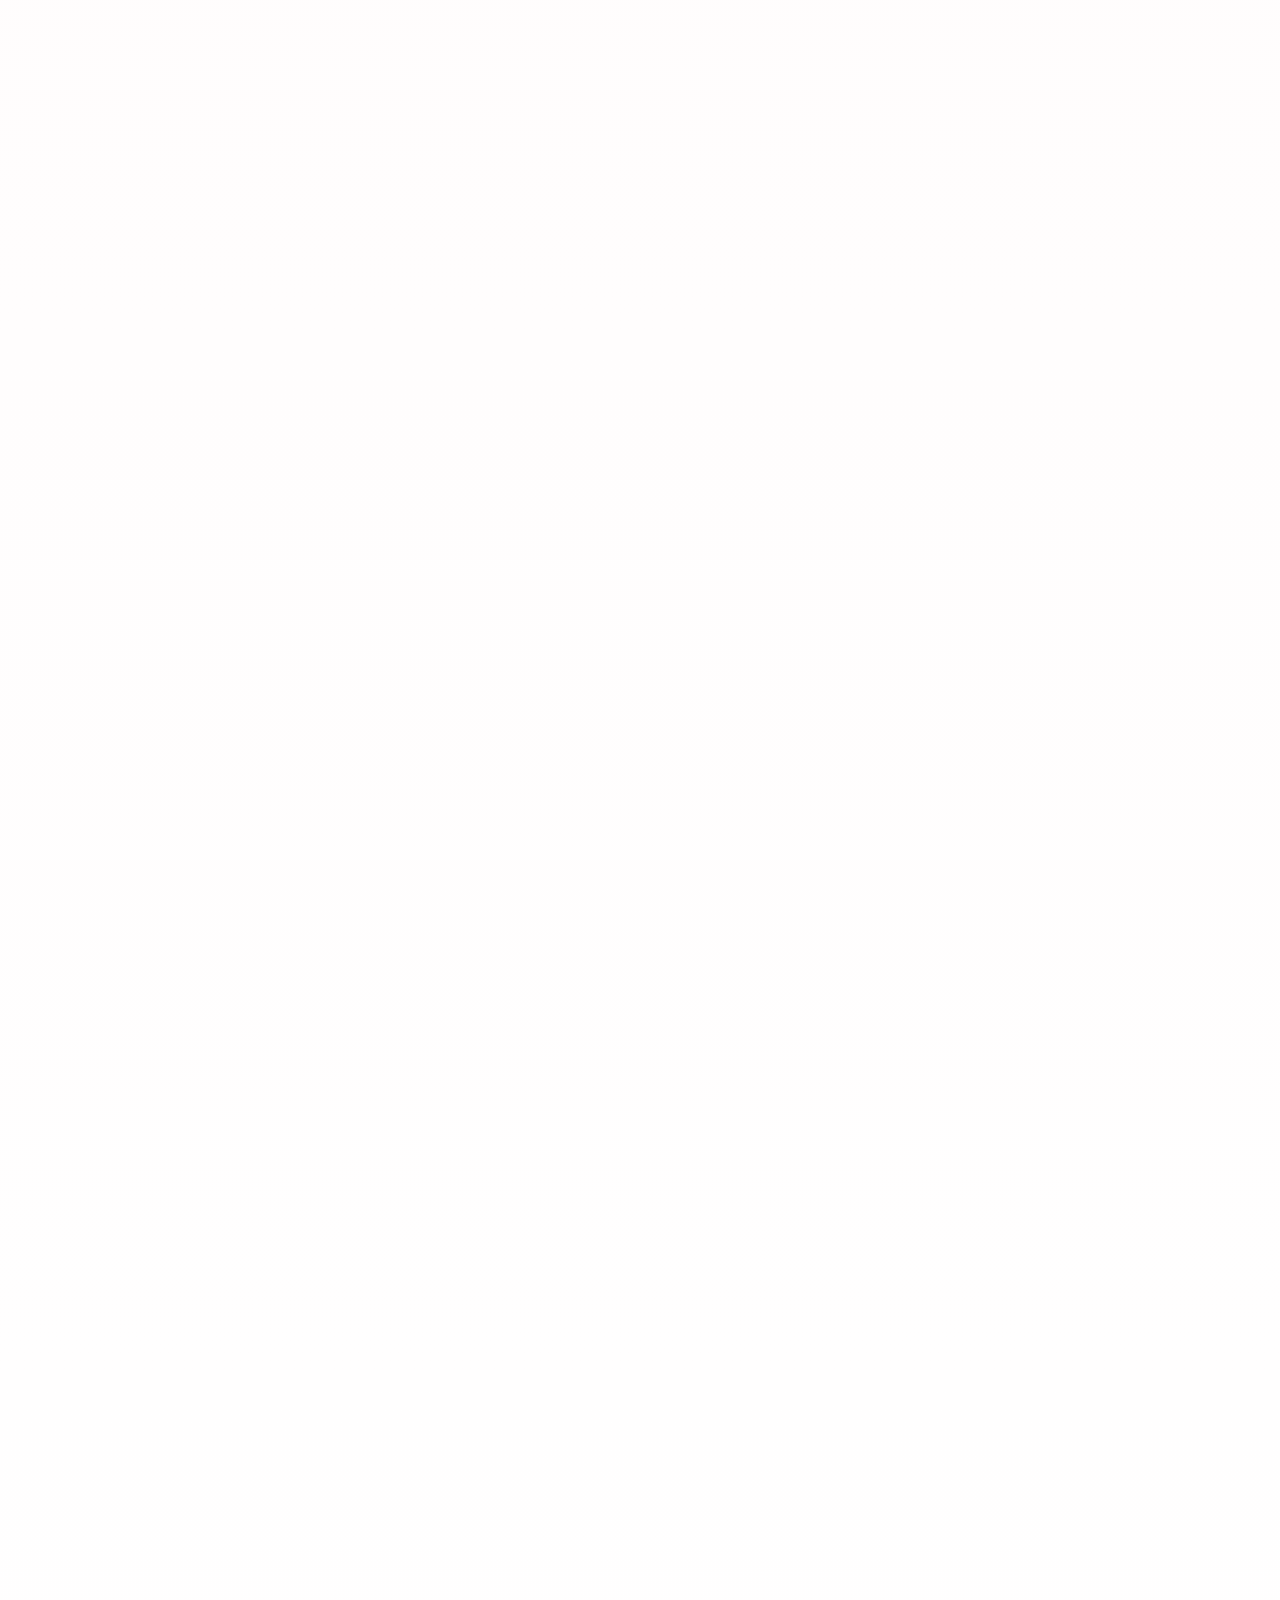
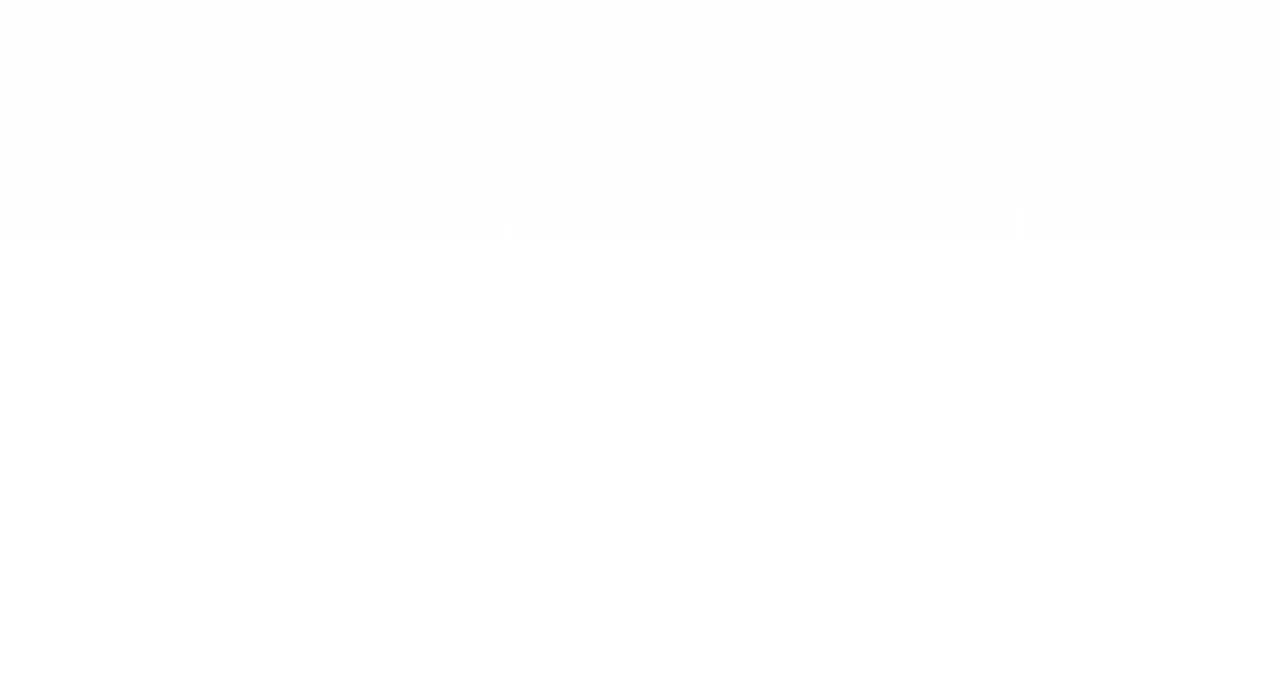
==== commit 77c2af3e: "modify ViDA-UGC project page" ====
--- a/ViDA-UGC/index.html
+++ b/ViDA-UGC/index.html
@@ -22,14 +22,14 @@
                     <span class="title-word">ViDA-UGC</span>
                 </h1>
                 <h2 class="sub-title">
-                    Detailed Image Quality Analysis via Visual Distortion Assessment for UGC Images
+                    Detailed Image Quality Analysis via Visual Distortion Assessment for User-Generated Content
                 </h2>
                 
                 <!-- 作者信息 -->
                 <div class="authors-list" id="authors">
                     <a href="" class="author-link" target="_blank">
                         Wenjie Liao
-                    </a><sup>1,2</sup>
+                    </a><sup>1</sup>
                     <span class="author-separator">,</span>
                     <a href="https://jieyu-yuan.github.io/" class="author-link" target="_blank">
                         Jieyu Yuan
@@ -37,51 +37,44 @@
                     <span class="author-separator">,</span>
                     <a href="" class="author-link" target="_blank">
                         Yifang Xu
-                    </a><sup>2</sup>          
-                    <span class="author-separator">,</span>         
+                    </a><sup>2</sup>
+                    <span class="author-separator">,</span>
                     <a href="https://mmcheng.net/clguo/" class="author-link" target="_blank">
                         Chunle Guo
-                    </a><sup>1</sup>
+                    </a><sup>1,3</sup>
+                    <span class="author-separator">,</span>
+                    <a href="" class="author-link" target="_blank">
+                        Jihong Li
+                    </a><sup>4</sup>
                     <span class="author-separator">,</span>
                     <a href="" class="author-link" target="_blank">
                         Zilong Zhang
-                    </a><sup>1</sup>                               
+                    </a><sup>4</sup>
                     <span class="author-separator">,</span>
                     <a href="" class="author-link" target="_blank">
-                        Jihong Li
-                    </a><sup>1</sup>   
-                    <span class="author-separator">,</span>
-                    <a href="" class="author-link" target="_blank">
-                        Jiachen Fu   
-                    </a><sup>1</sup>   
-                     <span class="author-separator">,</span>
+                        Jiachen Fu</a><sup>1</sup>
+                    <span class="author-separator">,</span>
                     <a href="" class="author-link" target="_blank">
                         Haotian Fan<sup>†</sup>
                     </a><sup>2</sup>
-                     <span class="author-separator">,</span>
-                    <a href="" class="author-link" target="_blank">
-                        Tao Li
-                    </a><sup>2</sup>
-                     <span class="author-separator">,</span>
-                    <a href="" class="author-link" target="_blank">
-                        Junhui Cui
-                    </a><sup>2</sup>
                     <span class="author-separator">,</span>
                     <a href="https://li-chongyi.github.io/" class="author-link" target="_blank">
                         Chongyi Li<sup>*</sup>
-                    </a><sup>1</sup>
+                    </a><sup>1,3</sup>
                 </div>
                 
                 <!-- Affiliations -->
                 <div class="is-size-5 publication-authors">
                     <span class="author-block">
                         <sup>1</sup> VCIP, CS, Nankai University&nbsp;&nbsp;
-                        <sup>2</sup> Bytedance Inc&nbsp;&nbsp;
+                        <sup>2</sup> Independent Researcher&nbsp;&nbsp;
+                        <sup>3</sup> Nankai International Advanced Research Institute (NKARII)&nbsp;&nbsp;
+                        <sup>4</sup> College of Elite Engineers, Nankai University&nbsp;&nbsp;
                     </span>
                 </div>
                 
                 <div class="author-notes">
-                    <p data-en="<sup>†</sup>Project Lead" data-zh="<sup>*</sup>通讯作者 &nbsp;&nbsp;&nbsp;&nbsp; <sup>†</sup>项目负责人"><sup>†</sup>Project Lead</p>
+                    <p data-en="<sup>*</sup>Corresponding Author &nbsp;&nbsp;&nbsp;&nbsp; <sup>†</sup>Project Lead" data-zh="<sup>*</sup>通讯作者 &nbsp;&nbsp;&nbsp;&nbsp; <sup>†</sup>项目负责人"><sup>*</sup>Corresponding Author &nbsp;&nbsp;&nbsp;&nbsp; <sup>†</sup>Project Lead</p>
                 </div>
                 
                 <!-- <div class="subtitle">
@@ -116,9 +109,9 @@
             </div>
             
             <div class="teaser-caption scroll-target delay-200" style="text-align: justify;">
-                <p data-en="An illustration of the ViDA-UGC data structure. This dataset focuses on 10 common UGC distortions and is split into three sub-datasets: 1) ViDA-Grounding for fine-grained distortion grounding. This sub-dataset is divided into three tasks: distortion grounding, referring grounding, and region perception. 2) ViDA-Perception for detailed low-level perception. The questions in this sub-dataset have two formats and five concerns, focusing more on distortions. 3) ViDA-Description for reasoning quality description. Besides overall quality analysis, we add a new task, individual distortion assessment, which requires the model to assess a specific distortion in detail."
-                   data-zh="ViDA-UGC 数据集结构图示。该数据集聚焦于 10 种常见的 UGC 退化，并分为三个子数据集：1) ViDA-Grounding 用于细粒度的退化定位。该子数据集分为三个任务：退化检测、指代定位和区域感知。2) ViDA-Perception 用于更细节的底层视觉感知。该子数据集中的问题有两种格式和五个关注点，更聚焦于退化。3) ViDA-Description 用于推理质量描述。除了整体质量分析，我们还增加了一个新任务，即单种退化评估，要求模型详细评估特定种类的退化。">
-                An illustration of the ViDA-UGC data structure. This dataset focuses on 10 common UGC distortions and is split into three sub-datasets: 1) ViDA-Grounding for fine-grained distortion grounding. This sub-dataset is divided into three tasks:                quality description. Besides overall quality analysis, we add a new task, individual distortion assessment, which requires the model to assess a specific distortion in detail. distortion grounding, referring grounding, and region perception. 2) ViDA-Perception for detailed low-level perception. The questions in this sub-dataset have two formats and five concerns, focusing more on distortions. 3) ViDA-Description for reasoning
+                <p data-en="An illustration of the ViDA-UGC data structure. ViDA-UGC unifies grounding, perception, and description into three sub-datasets: 1) ViDA-Grounding, including distortion grounding, referring grounding, and region perception; 2) ViDA-Perception, where the questions cover two formats and five distortion-oriented concerns; and 3) ViDA-Description, including both overall quality analysis and individual distortion assessment. It covers 10 common UGC distortion categories and provides a large-scale instruction-tuning corpus."
+                   data-zh="ViDA-UGC 数据结构图示。ViDA-UGC 将退化定位、底层感知和质量描述统一到三个子数据集中：1) ViDA-Grounding，包括退化定位、指代定位和区域感知；2) ViDA-Perception，问题覆盖两种形式和五类面向退化的关注点；3) ViDA-Description，包括整体质量分析和单个退化评估。该数据集覆盖 10 种常见 UGC 退化类型，并提供大规模指令微调语料。">
+                An illustration of the ViDA-UGC data structure. ViDA-UGC unifies grounding, perception, and description into three sub-datasets: 1) ViDA-Grounding, including distortion grounding, referring grounding, and region perception; 2) ViDA-Perception, where the questions cover two formats and five distortion-oriented concerns; and 3) ViDA-Description, including both overall quality analysis and individual distortion assessment. It covers 10 common UGC distortion categories and provides a large-scale instruction-tuning corpus.
                 </p>
             </div>
         </div>
@@ -169,19 +162,19 @@
             <!-- 详细摘要文本 -->
             <div class="abstract-text-container">
                 <div class="abstract-paragraph">
-                    <p data-en="Recent advances in Multimodal Large Language Models (MLLMs) have introduced a paradigm shift for Image Quality Assessment (IQA) from unexplainable image quality scoring to explainable IQA, demonstrating practical applications like quality control and optimization guidance. However, current explainable IQA methods not only inadequately use the same distortion criteria to evaluate both User-Generated Content (UGC) and AI-Generated Content (AIGC) images, but also lack detailed quality analysis for monitoring image quality and guiding image restoration." 
-                       data-zh="多模态大型语言模型（MLLM）的最新进展为图像质量评估（IQA）带来了范式转变，从可解释性差的图像质量打分转向可解释的IQA，展示了在质量控制和优化指导等方面的实际应用。然而，当前的可解释IQA方法不仅在评估用户生成内容（UGC）和AI生成内容（AIGC）图像时使用相同的退化标准，而且缺乏详细的质量分析， 难以用于监控图像质量和指导图像修复的。">
-                       Recent advances in Multimodal Large Language Models (MLLMs) have introduced a paradigm shift for Image Quality Assessment (IQA) from unexplainable image quality scoring to explainable IQA, demonstrating practical applications like quality control and optimization guidance. However, current explainable IQA methods not only inadequately use the same distortion criteria to evaluate both User-Generated Content (UGC) and AI-Generated Content (AIGC) images, but also lack detailed quality analysis for monitoring image quality and guiding image restoration.
+                    <p data-en="Recent multimodal large language models (MLLMs) have shifted image quality assessment (IQA) from black-box quality scoring toward explainable quality analysis. However, existing datasets and benchmarks are not specifically designed for user-generated content (UGC) distortions, which arise from real-world capture, processing, and sharing pipelines. They also lack a unified framework for detailed IQA."
+                       data-zh="近年来，多模态大语言模型（MLLMs）推动图像质量评估（IQA）从黑盒质量打分转向可解释的质量分析。然而，现有数据集和评测基准并非专门面向用户生成内容（UGC）退化设计，而这类退化通常来自真实世界的采集、处理和分享流程。同时，现有资源也缺乏面向详细 IQA 的统一框架。">
+                       Recent multimodal large language models (MLLMs) have shifted image quality assessment (IQA) from black-box quality scoring toward explainable quality analysis. However, existing datasets and benchmarks are not specifically designed for user-generated content (UGC) distortions, which arise from real-world capture, processing, and sharing pipelines. They also lack a unified framework for detailed IQA.
                     </p>
                     
-                    <p data-en="In this study, we establish the first large-scale <b>Vi</b>sual <b>D</b>istortion <b>A</b>ssessment Instruction Tuning Dataset for <b>UGC</b> images, termed <b>ViDA-UGC</b>, which comprises 11K images with fine-grained quality grounding, detailed quality perception, and reasoning quality description data. This dataset is constructed through a distortion-oriented pipeline, which involves human subject annotation and a Chain-of-Thought (CoT) assessment framework. This framework guides GPT-4o to generate quality descriptions by identifying and analyzing UGC distortions, which helps capturing rich low-level visual features that inherently correlate with distortion patterns. Moreover, we carefully select 476 images with corresponding 6,149 question answer pairs from ViDA-UGC and invite a professional team to ensure the accuracy and quality of GPT-generated information. The selected and revised data further contribute to the first UGC distortion assessment benchmark, termed <b>ViDA-UGC-Bench</b>." 
-                       data-zh="在本研究中，我们建立了首个大规模的视觉退化评估指令微调数据集，专用于UGC图像，命名为<b>ViDA-UGC</b>。该数据集包含11K张图像，涵盖了细粒度的质量定位、详细的质量感知和推理性的质量描述数据。该数据集通过一个面向退化的流程构建，包括人类主观标注和一个思维链（CoT）评估框架。该框架引导GPT-4o通过识别和分析UGC退化来生成质量描述，有助于捕捉与退化模式内在相关的丰富底层视觉特征。此外，我们从ViDA-UGC中精心挑选了476张图像及其对应的6149个问答对，并邀请专业画质团队确保GPT生成信息的准确性和质量，消减 GPT 的偏见。这些经过筛选和修订的数据进一步构成的首个UGC退化评估评测集，命名为<b>ViDA-UGC-Bench</b>。">
-                       In this study, we establish the first large-scale <b>Vi</b>sual <b>D</b>istortion <b>A</b>ssessment Instruction Tuning Dataset for <b>UGC</b> images, termed <b>ViDA-UGC</b>, which comprises 11K images with fine-grained quality grounding, detailed quality perception, and reasoning quality description data. This dataset is constructed through a distortion-oriented pipeline, which involves human subject annotation and a Chain-of-Thought (CoT) assessment framework. This framework guides GPT-4o to generate quality descriptions by identifying and analyzing UGC distortions, which helps capturing rich low-level visual features that inherently correlate with distortion patterns. Moreover, we carefully select 476 images with corresponding 6,149 question answer pairs from ViDA-UGC and invite a professional team to ensure the accuracy and quality of GPT-generated information. The selected and revised data further contribute to the first UGC distortion assessment benchmark, termed <b>ViDA-UGC-Bench</b>.
+                    <p data-en="In this study, we propose detailed IQA for UGC images, formulated around three core abilities: Grounding (A1), Perception (A2), and Description (A3). To support these abilities, we establish the first large-scale Visual Distortion Assessment Instruction Tuning Dataset for UGC images, named ViDA-UGC, containing 11,534 images, 36K distortion bounding boxes, and 534K instruction tuning data. This dataset is built through a distortion-oriented pipeline combining human subject annotation with Grounding-Perception-Guided Controlled Chain-of-Thought (GPGC CoT) prompting, which guides GPT-4o to progressively identify, analyze, and reason about UGC distortions along an explicit distortion evidence chain."
+                       data-zh="在本研究中，我们提出面向 UGC 图像的详细 IQA，并将其归纳为三项核心能力：退化定位（Grounding, A1）、底层感知（Perception, A2）和质量描述（Description, A3）。为支撑这些能力，我们建立了首个面向 UGC 图像的大规模视觉退化评估指令微调数据集 ViDA-UGC，包含 11,534 张图像、36K 个退化边界框和 534K 条指令微调数据。该数据集通过面向退化的数据构建流程生成，结合人类主观标注与 Grounding-Perception-Guided Controlled Chain-of-Thought（GPGC CoT）提示，引导 GPT-4o 沿显式退化证据链逐步识别、分析并推理 UGC 退化。">
+                       In this study, we propose detailed IQA for UGC images, formulated around three core abilities: <b>Grounding (A1)</b>, <b>Perception (A2)</b>, and <b>Description (A3)</b>. To support these abilities, we establish the first large-scale Visual Distortion Assessment Instruction Tuning Dataset for UGC images, named <b>ViDA-UGC</b>, containing 11,534 images, 36K distortion bounding boxes, and 534K instruction tuning data. This dataset is built through a distortion-oriented pipeline combining human subject annotation with Grounding-Perception-Guided Controlled Chain-of-Thought (<b>GPGC CoT</b>) prompting, which guides GPT-4o to progressively identify, analyze, and reason about UGC distortions along an explicit distortion evidence chain.
                     </p>
                     
-                    <p data-en="Experimental results demonstrate the effectiveness of the ViDA-UGC and CoT framework for consistently enhancing various image quality analysis abilities across multiple base MLLMs on ViDA-UGC-Bench and Q-Bench, even surpassing GPT-4o." 
-                       data-zh="实验结果表明，ViDA-UGC和CoT框架在ViDA-UGC-Bench和Q-Bench上能够一致增强多种MLLM的各种图像质量分析能力，其中一些模型甚至超越了GPT-4o。">
-                       Experimental results demonstrate the effectiveness of the ViDA-UGC and CoT framework for consistently enhancing various image quality analysis abilities across multiple base MLLMs on ViDA-UGC-Bench and Q-Bench, even surpassing GPT-4o.
+                    <p data-en="We further select and verify a subset of ViDA-UGC with a professional team to build ViDA-UGC-Bench, the first UGC distortion assessment benchmark covering all three abilities. Experimental results show that ViDA-UGC fine-tuning consistently enhances grounding, perception, and description across Qwen-VL and InternVL series, while GPGC CoT prompting further improves quality descriptions without fine-tuning, with the best-tuned models even surpassing GPT-4o. ViDA-UGC-Bench further reveals that current MLLMs remain limited in distortion assessment for detailed IQA. The dataset and code will be released publicly."
+                       data-zh="我们进一步从 ViDA-UGC 中筛选并由专业团队核验子集，构建首个覆盖三项能力的 UGC 退化评估基准 ViDA-UGC-Bench。实验结果表明，ViDA-UGC 微调能够在 Qwen-VL 和 InternVL 系列模型上持续提升退化定位、底层感知和质量描述能力；GPGC CoT 提示则无需微调即可进一步提升质量描述能力，最佳微调模型甚至超过 GPT-4o。ViDA-UGC-Bench 进一步揭示当前 MLLMs 在面向详细 IQA 的退化评估上仍存在明显局限。数据集和代码将公开发布。">
+                       We further select and verify a subset of ViDA-UGC with a professional team to build <b>ViDA-UGC-Bench</b>, the first UGC distortion assessment benchmark covering all three abilities. Experimental results show that ViDA-UGC fine-tuning consistently enhances grounding, perception, and description across Qwen-VL and InternVL series, while GPGC CoT prompting further improves quality descriptions without fine-tuning, with the best-tuned models even surpassing GPT-4o. ViDA-UGC-Bench further reveals that current MLLMs remain limited in distortion assessment for detailed IQA. The dataset and code will be released publicly.
                     </p>
                 </div>
             </div>
@@ -203,9 +196,9 @@
             </div>
             
             <div class="method-caption">
-                <p data-en="Overview of our CoT assessment framework. (a) Direct inference leads to inaccurate low-level information and superficial reasoning. (b) Standard CoT decomposes the task into reasoning steps but suffers from hallucination and inconsistent quality analysis. (c) Our approach integrates human expertise and ground-truth annotations to guide reliable step-wise reasoning and accurate quality prediction."
-                   data-zh="上图展示了我们的退化评估思维链（CoT）评估框架：(a) 直接推理会导致底层视觉信息不准确，且推理流于表面；(b) 标准思维链（CoT）虽将任务分解为推理步骤，但存在幻觉问题，且质量分析不一致；(c) 我们的方法整合人类专业知识与真实标注信息，能够指导可靠的分步推理并实现准确的质量预测。">
-                   Overview of our CoT assessment framework. (a) Direct inference leads to inaccurate low-level information and superficial reasoning. (b) Standard CoT decomposes the task into reasoning steps but suffers from hallucination and inconsistent quality analysis. (c) Our approach integrates human expertise and ground-truth annotations to guide reliable step-wise reasoning and accurate quality prediction.
+                <p data-en="Overview of our GPGC CoT prompting. Direct CoT prompting often produces inaccurate low-level observations and superficial reasoning, while step-wise controlled CoT improves reasoning structure but can still hallucinate distortion evidence. GPGC CoT incorporates human expertise and ground-truth distortion annotations to guide reliable reasoning and accurate quality prediction along an explicit distortion-to-judgment evidence chain."
+                   data-zh="上图展示了我们的 GPGC CoT 提示方法。直接 CoT 往往产生不准确的底层观察和表层推理；分步受控 CoT 虽能改善推理结构，但仍可能产生退化证据幻觉。GPGC CoT 引入人类专业知识与真实退化标注，引导模型沿显式的退化到质量判断证据链进行可靠推理和准确质量预测。">
+                   Overview of our GPGC CoT prompting. Direct CoT prompting often produces inaccurate low-level observations and superficial reasoning, while step-wise controlled CoT improves reasoning structure but can still hallucinate distortion evidence. GPGC CoT incorporates human expertise and ground-truth distortion annotations to guide reliable reasoning and accurate quality prediction along an explicit distortion-to-judgment evidence chain.
                 </p>
             </div>
             
@@ -215,13 +208,10 @@
             </div>
             
             <div class="method-caption">
-                <p data-en="An overview of the ViDA-UGC construction pipeline. This pipeline includes four steps: In (a), MILP sampling strategy ensures approximately uniform distribution for sampled images across low-level features. Human subjects further annotate distortion boxes and image quality scores. In (b), we mark each box with a number and integrate IQA expertise to GPT prompt. GPT-4o then outputs textual descriptions of distortions and their visual attributes. In (c), the generated textual descriptions, together with human annotations and IQA expertise, serve as ground truth information in the proposed CoT framework, which is exploited by GPT-4o to generate quality description data. In (d), the quality description data are transformed into distortion-related VQA and MCQ via GPT-4o. Moreover, the generated distortion attributes in (b) are converted into grounding data using pre-defined chat templates."
-                   data-zh="上图展示了ViDA-UGC 构建流程，该流程包含四个步骤：
-在 (a) 中，MILP 采样策略确保采样图像在底层视觉特征上呈近似均匀分布；随后，人类标注者进一步标注退化框和图像质量分数。
-在 (b) 中，我们为每个退化框标记编号，并将图像质量评估（IQA）专业知识整合到 GPT 提示中；GPT-4o 随后输出退化及其视觉属性的文本描述。
-在 (c) 中，生成的文本描述与人工标注、IQA 专业知识一起，作为所提出思维链（CoT）框架的参考信息，供 GPT-4o 生成质量描述数据。
-在 (d) 中，质量描述数据通过 GPT-4o 转换为退化相关的视觉问答（VQA）和多项选择题（MCQ）；此外，借助预定义的对话模板，我们将 (b) 中生成的退化属性转换为定位数据。">
-                An overview of the ViDA-UGC construction pipeline. This pipeline includes four steps: In (a), MILP sampling strategy ensures approximately uniform distribution for sampled images across low-level features. Human subjects further annotate distortion boxes and image quality scores. In (b), we mark each box with a number and integrate IQA expertise to GPT prompt. GPT-4o then outputs textual descriptions of distortions and their visual attributes. In (c), the generated textual descriptions, together with human annotations and IQA expertise, serve as ground truth information in the proposed CoT framework, which is exploited by GPT-4o to generate quality description data. In (d), the quality description data are transformed into distortion-related VQA and MCQ via GPT-4o. Moreover, the generated distortion attributes in (b) are converted into grounding data using pre-defined chat templates.                </p>
+                <p data-en="Overview of the ViDA-UGC construction pipeline. The pipeline first samples representative UGC images through a MILP strategy and collects human annotations of distortion regions and quality scores. It then injects IQA expertise into GPT-4o prompts to generate distortion attributes, integrates human annotations and distortion evidence into GPGC CoT prompting to produce controlled reasoning descriptions, and finally organizes the raw data into ViDA-Grounding, ViDA-Perception, and ViDA-Description instruction-tuning subsets."
+                   data-zh="上图展示了 ViDA-UGC 构建流程。该流程首先通过 MILP 策略采样具有代表性的 UGC 图像，并收集人类标注的退化区域和质量分数；随后将 IQA 专业知识注入 GPT-4o 提示以生成退化属性；再将人类标注和退化证据整合到 GPGC CoT 提示中，生成受控推理质量描述；最后将原始数据组织为 ViDA-Grounding、ViDA-Perception 和 ViDA-Description 三个指令微调子集。">
+                   Overview of the ViDA-UGC construction pipeline. The pipeline first samples representative UGC images through a MILP strategy and collects human annotations of distortion regions and quality scores. It then injects IQA expertise into GPT-4o prompts to generate distortion attributes, integrates human annotations and distortion evidence into GPGC CoT prompting to produce controlled reasoning descriptions, and finally organizes the raw data into ViDA-Grounding, ViDA-Perception, and ViDA-Description instruction-tuning subsets.
+                </p>
             </div>
         </div>
     </section>
@@ -240,15 +230,9 @@
             </div>
             
             <div class="benchmark-caption">
-                <p data-en=" To address the limitations of existing benchmarks, which often lack challenging questions and diversity in IQA tasks, we introduce <b>ViDA-UGC-Bench</b>, a first UGC distortion assessment benchmark. We carefully select 476 images with their distortion triplet samples, 476 overall quality analysis from ViDA-Description, 2,567 multi-choice questions from ViDA-Perception, and 3,106 grounding data from ViDA-Grounding. Based on the collected images and data, a professional team consisting of image-processing researchers is responsible for revising the question-answer pairs and ensuring the accuracy of low-level information, aiming to minimize GPT-4o biases. In the figure above, we present one excluded sample and several test questions retained in ViDA-UGC-Bench. The hence-constructed ViDA-UGC-Bench covers all ten UGC distortions and tests MLLMs from three core IQA tasks: distortion grounding, low-level perception, and quality description. " 
-                   data-zh="为解决现有基准常存在的挑战型问题缺失、图像质量评估（IQA）任务多样性不足的局限，我们推出 ViDA-UGC-Bench——首个面向用户生成内容（UGC）退化评估的基准。
-我们精心筛选了 476 幅图像及其退化三元组样本，同时纳入：
-ViDA-Description 部分的 476 条整体质量分析，
-ViDA-Perception 部分的 2567 道多项选择题，
-ViDA-Grounding 部分的 3106 条定位数据。
-基于收集的图像与数据，一支由图像处理研究者组成的专业团队负责修订问答对，并保障底层视觉信息的准确性，力求最小化GPT-4o 的偏差影响。在上图中，我们展示了一个被剔除的样本和几个保留在ViDA-UGC-Bench中的考题。
-由此构建的 ViDA-UGC-Bench 覆盖全部十种 UGC 退化类型，并从退化定位、底层感知、质量描述三大核心IQA任务维度，对多模态大语言模型（MLLMs） 进行测试。">
-                 To address the limitations of existing benchmarks, which often lack challenging questions and diversity in IQA tasks, we introduce <b>ViDA-UGC-Bench</b>, a first UGC distortion assessment benchmark. We carefully select 476 images with their distortion triplet samples, 476 overall quality analysis from ViDA-Description, 2,567 multi-choice questions from ViDA-Perception, and 3,106 grounding data from ViDA-Grounding. Based on the collected images and data, a professional team consisting of image-processing researchers is responsible for revising the question-answer pairs and ensuring the accuracy of low-level information, aiming to minimize GPT-4o biases. In the figure above, we present one excluded sample and several test questions retained in ViDA-UGC-Bench. The hence-constructed ViDA-UGC-Bench covers all ten UGC distortions and tests MLLMs from three core IQA tasks: distortion grounding, low-level perception, and quality description. 
+                <p data-en="To rigorously evaluate detailed IQA in the UGC setting, we introduce ViDA-UGC-Bench, the benchmark counterpart to ViDA-UGC. It contains 476 images with distortion triplet samples, 476 overall quality analyses from ViDA-Description, 2,567 multiple-choice questions from ViDA-Perception, and 3,106 grounding samples from ViDA-Grounding. A professional team verifies the low-level distortion information and question-answer pairs to reduce GPT-4o bias. The benchmark covers all ten UGC distortion categories and evaluates MLLMs across grounding, perception, and description abilities."
+                   data-zh="为严格评估 UGC 场景下的详细 IQA，我们提出 ViDA-UGC-Bench，作为 ViDA-UGC 的评测基准。该基准包含 476 张图像及其退化三元组样本、来自 ViDA-Description 的 476 条整体质量分析、来自 ViDA-Perception 的 2,567 道多项选择题，以及来自 ViDA-Grounding 的 3,106 条定位样本。专业团队对底层退化信息和问答对进行核验，以降低 GPT-4o 偏差。该基准覆盖全部十种 UGC 退化类型，并从退化定位、底层感知和质量描述三项能力评估 MLLMs。">
+                 To rigorously evaluate detailed IQA in the UGC setting, we introduce <b>ViDA-UGC-Bench</b>, the benchmark counterpart to ViDA-UGC. It contains 476 images with distortion triplet samples, 476 overall quality analyses from ViDA-Description, 2,567 multiple-choice questions from ViDA-Perception, and 3,106 grounding samples from ViDA-Grounding. A professional team verifies the low-level distortion information and question-answer pairs to reduce GPT-4o bias. The benchmark covers all ten UGC distortion categories and evaluates MLLMs across grounding, perception, and description abilities.
                 </p>
             </div>
         </div>
@@ -258,492 +242,203 @@
     <section class="data-coverage-section" id="comparison">
         <div class="container scroll-target">
             <div class="section-header">
-                <h2 class="section-title" data-en="Performance Comparison" data-zh="性能对比">Comparison</h2>
-                <div class="section-divider"></div>
-            </div>
-
-            <!-- Performance Comparison Table -->
-            <h3 style="text-align:center;margin:2rem 0 1rem 0;" data-en="Performance on the low-level perception ability" data-zh="底层视觉感知能力性能对比">Performance on the low-level perception ability</h3>
+                <h2 class="section-title" data-en="Comparison" data-zh="对比">Comparison</h2>
+                <div class="section-divider"></div>
+            </div>
+
             <div class="data-table-container">
-                <div class="table-wrapper" style="overflow-x:auto;">
-                    <!-- Performance Table -->
-                    <table class="data-table performance-table">
-                        <thead>
-                            <tr>
-                                <th rowspan="2">Model (variant)</th>
-                                <th rowspan="2">Training Dataset</th>
-                                <th colspan="3">Q-Bench</th>
-                                <th colspan="5">ViDA-UGC-Bench</th>
-                            </tr>
-                            <tr>
-                                <th>Dist</th>
-                                <th>I-C Dist</th>
-                                <th>Overall</th>
-                                <th>Type</th>
-                                <th>Position</th>
-                                <th>Severity</th>
-                                <th>Significance</th>
-                                <th>Overall</th>
-                            </tr>
-                        </thead>
-                        <tbody>
-                            <tr>
-                                <td rowspan="3">Qwen-VL-Chat</td>
-                                <td>no (Baseline)</td>
-                                <td>50.78%</td>
-                                <td>53.62%</td>
-                                <td>56.39%</td>
-                                <td>31.91%</td>
-                                <td>37.83%</td>
-                                <td>31.72%</td>
-                                <td>36.64%</td>
-                                <td>34.84%</td>
-                            </tr>
-                            <tr>
-                                <td>Q-Instruct</td>
-                                <td>70.43%</td>
-                                <td>74.34%</td>
-                                <td>71.51%</td>
-                                <td>28.50%</td>
-                                <td>35.79%</td>
-                                <td>31.72%</td>
-                                <td>47.12%</td>
-                                <td>35.88%</td>
-                            </tr>
-                            <tr class="our-method-row">
-                                <td>ViDA-UGC</td>
-                                <td><strong>78.60%</strong></td>
-                                <td><strong>79.93%</strong></td>
-                                <td><strong>73.98%</strong></td>
-                                <td><strong>60.27%</strong></td>
-                                <td><strong>54.44%</strong></td>
-                                <td><strong>74.37%</strong></td>
-                                <td><strong>69.49%</strong></td>
-                                <td><strong>63.34%</strong></td>
-                            </tr>
-                            <tr>
-                                <td rowspan="3">Qwen2-VL-7B</td>
-                                <td>no (Baseline)</td>
-                                <td>75.49%</td>
-                                <td>75.66%</td>
-                                <td>77.19%</td>
-                                <td>43.43%</td>
-                                <td>43.53%</td>
-                                <td>51.26%</td>
-                                <td>54.15%</td>
-                                <td>47.53%</td>
-                            </tr>
-                            <tr>
-                                <td>Q-Instruct</td>
-                                <td>75.68%</td>
-                                <td>77.63%</td>
-                                <td>76.92%</td>
-                                <td>34.12%</td>
-                                <td>42.00%</td>
-                                <td>51.47%</td>
-                                <td>52.08%</td>
-                                <td>44.14%</td>
-                            </tr>
-                            <tr class="our-method-row">
-                                <td>ViDA-UGC</td>
-                                <td><strong>87.16%</strong></td>
-                                <td><strong>85.20%</strong></td>
-                                <td><strong>80.6%</strong></td>
-                                <td><strong>76.37%</strong></td>
-                                <td><strong>61.17%</strong></td>
-                                <td><strong>80.46%</strong></td>
-                                <td><strong>72.20%</strong></td>
-                                <td><strong>71.45%</strong></td>
-                            </tr>
-                            <tr>
-                                <td rowspan="3">InternVL2.5-8B</td>
-                                <td>no (Baseline)</td>
-                                <td>69.07%</td>
-                                <td>70.07%</td>
-                                <td>73.98%</td>
-                                <td>37.08%</td>
-                                <td>43.78%</td>
-                                <td>44.96%</td>
-                                <td>49.04%</td>
-                                <td>43.51%</td>
-                            </tr>
-                            <tr>
-                                <td>Q-Instruct</td>
-                                <td>76.65%</td>
-                                <td>76.64%</td>
-                                <td>76.45%</td>
-                                <td>29.99%</td>
-                                <td>38.32%</td>
-                                <td>68.07%</td>
-                                <td>45.53%</td>
-                                <td>43.40%</td>
-                            </tr>
-                            <tr class="our-method-row">
-                                <td>ViDA-UGC</td>
-                                <td><strong>87.74%</strong></td>
-                                <td><strong>84.54%</strong></td>
-                                <td><strong>79.33%</strong></td>
-                                <td><strong>81.24%</strong></td>
-                                <td><strong>62.06%</strong></td>
-                                <td><strong>82.14%</strong></td>
-                                <td><strong>78.27%</strong></td>
-                                <td><strong>74.80%</strong></td>
-                            </tr>
-                            <tr>
-                                <td rowspan="3">InternVL3-8B</td>
-                                <td>no (Baseline)</td>
-                                <td>70.43%</td>
-                                <td>71.38%</td>
-                                <td>74.72%</td>
-                                <td>43.57%</td>
-                                <td>47.08%</td>
-                                <td>47.06%</td>
-                                <td>52.08%</td>
-                                <td>47.37%</td>
-                            </tr>
-                            <tr>
-                                <td>Q-Instruct</td>
-                                <td>70.43%</td>
-                                <td>75.99%</td>
-                                <td>73.18%</td>
-                                <td>29.10%</td>
-                                <td>34.90%</td>
-                                <td>53.15%</td>
-                                <td>47.28%</td>
-                                <td>39.77%</td>
-                            </tr>
-                            <tr class="our-method-row">
-                                <td>ViDA-UGC</td>
-                                <td><strong>82.49%</strong></td>
-                                <td><strong>79.93%</strong></td>
-                                <td><strong>77.19%</strong></td>
-                                <td><strong>82.87%</strong></td>
-                                <td><strong>61.80%</strong></td>
-                                <td><strong>78.15%</strong></td>
-                                <td><strong>72.52%</strong></td>
-                                <td><strong>73.00%</strong></td>
-                            </tr>
-                            <tr>
-                                <td>GPT-4o-2024-11-20</td>
-                                <td>no (Zero-shot)</td>
-                                <td>75.14%</td>
-                                <td>78.10%</td>
-                                <td>78.60%</td>
-                                <td>46.38%</td>
-                                <td>60.28%</td>
-                                <td>53.57%</td>
-                                <td>59.58%</td>
-                                <td>55.20%</td>
-                            </tr>
-                        </tbody>
-                    </table>
-                </div>
-                <div class="table-caption" style="text-align: left; margin-top: 1rem;">
-                    <p data-en="Comparison of the low-level Perception ability between baseline MLLMs, Q-Instruct-tuned versions, and ViDA-UGC-tuned versions on both Q-Bench and ViDA-UGC-Bench. For each baseline model, ViDA-UGC-tuned version achieves the highest score in both benchmarks" data-zh="对比基线多模态大语言模型（MLLMs）、经 Q-Instruct 微调的版本，以及经 ViDA-UGC 微调的版本在 Q-Bench 和 ViDA-UGC-Bench 两个基准上的底层感知能力：对于每个基线模型，经 ViDA-UGC 微调的版本在两项基准测试中均取得了最高得分。">Comparison of the <strong>low-level Perception</strong> ability between baseline MLLMs, Q-Instruct-tuned versions, and ViDA-UGC-tuned versions on both Q-Bench and ViDA-UGC-Bench. For each baseline model, ViDA-UGC-tuned version achieves the highest score in both benchmarks. </p>
-                </div>
-            </div>
-
-            <!-- Quality Description Table -->
-            <div class="data-table-container">
-                <h3 style="text-align:center;margin:2rem 0 1rem 0;" data-en="Performance on the quality description ability" data-zh="质量描述能力性能对比">Performance on the quality description ability</h3>
+                <h3 style="text-align:center;margin:2rem 0 1rem 0;" data-en="Referring Grounding Results" data-zh="指代表达定位结果"> Referring Grounding Results</h3>
                 <div class="table-wrapper" style="overflow-x:auto;">
                     <table class="data-table performance-table">
                         <thead>
                             <tr>
-                                <th rowspan="2"><strong>Model</strong> <em>(variant)</em></th>
-                                <th rowspan="2">Training Dataset</th>
-                                <th colspan="4"><strong>Q-Bench</strong></th>
-                                <th colspan="4"><strong>ViDA-UGC-Bench</strong></th>
-                            </tr>
-                            <tr>
-                                <th><em>completeness</em></th>
-                                <th><em>precision</em></th>
-                                <th><em>relevance</em></th>
-                                <th><em>overall</em></th>
-                                <th><em>completeness</em></th>
-                                <th><em>precision</em></th>
-                                <th>reasoning</th>
-                                <th><em>overall</em></th>
+                                <th>Model</th>
+                                <th>Variant</th>
+                                <th>Response Rate</th>
+                                <th>Acc<sub>0.5</sub></th>
+                                <th>mIoU</th>
                             </tr>
                         </thead>
                         <tbody>
-                            <tr>
-                                <td rowspan="4">Qwen-VL-Chat</td>
-                                <td><em>no</em> (Baseline)*</td>
-                                <td>0.72</td>
-                                <td>0.53</td>
-                                <td>1.86</td>
-                                <td>3.11</td>
-                                <td>0.2</td>
-                                <td>0.58</td>
-                                <td>1.56</td>
-                                <td>2.34</td>
-                            </tr>
-                            <tr class="our-method-row">
-                                <td><em>no</em> (Baseline)†</td>
-                                <td>0.78</td>
-                                <td>0.55</td>
-                                <td>1.99</td>
-                                <td>3.32</td>
-                                <td>0.5</td>
-                                <td>0.77</td>
-                                <td>2.13</td>
-                                <td>3.4</td>
-                            </tr>
-                            <tr>
-                                <td>Q-Instruct*</td>
-                                <td>0.97</td>
-                                <td>0.76</td>
-                                <td>1.95</td>
-                                <td><span style="color:blue;">3.68</span></td>
-                                <td>0.58</td>
-                                <td>0.93</td>
-                                <td>1.98</td>
-                                <td><span style="color:blue;">3.49</span></td>
-                            </tr>
-                            <tr class="our-method-row" style="border-bottom: 1px dashed #ccc;">
-                                <td><strong>ViDA-UGC</strong>†</td>
-                                <td>1.07</td>
-                                <td>0.74</td>
-                                <td>1.99</td>
-                                <td><strong>3.80</strong></td>
-                                <td>1.33</td>
-                                <td>1.14</td>
-                                <td>2.89</td>
-                                <td><strong>5.36</strong></td>
-                            </tr>
-                            <tr>
-                                <td rowspan="4">Qwen2-VL-7B</td>
-                                <td><em>no</em> (Baseline)*</td>
-                                <td>1.30</td>
-                                <td>1.06</td>
-                                <td>2</td>
-                                <td>4.36</td>
-                                <td>0.70</td>
-                                <td>0.73</td>
-                                <td>2.78</td>
-                                <td>4.21</td>
-                            </tr>
-                            <tr class="our-method-row">
-                                <td><em>no</em> (Baseline)†</td>
-                                <td>1.36</td>
-                                <td>1.28</td>
-                                <td>2</td>
-                                <td><span style="color:blue;">4.64</span></td>
-                                <td>0.74</td>
-                                <td>0.92</td>
-                                <td>2.88</td>
-                                <td><span style="color:blue;">4.54</span></td>
-                            </tr>
-                            <tr>
-                                <td>Q-Instruct*</td>
-                                <td>1.15</td>
-                                <td>1.35</td>
-                                <td>2</td>
-                                <td>4.50</td>
-                                <td>0.69</td>
-                                <td>1.14</td>
-                                <td>1.78</td>
-                                <td>3.61</td>
-                            </tr>
-                            <tr class="our-method-row" style="border-bottom: 1px dashed #ccc;">
-                                <td><strong>ViDA-UGC</strong>†</td>
-                                <td>1.40</td>
-                                <td>1.30</td>
-                                <td>2</td>
-                                <td><strong>4.70</strong></td>
-                                <td>1.49</td>
-                                <td>1.34</td>
-                                <td>2.95</td>
-                                <td><strong>5.78</strong></td>
-                            </tr>
-                            <tr>
-                                <td rowspan="4">InternVL2.5-8B</td>
-                                <td><em>no</em> (Baseline)*</td>
-                                <td>0.96</td>
-                                <td>0.72</td>
-                                <td>1.83</td>
-                                <td>3.51</td>
-                                <td>0.74</td>
-                                <td>0.74</td>
-                                <td>2.76</td>
-                                <td>4.24</td>
-                            </tr>
-                            <tr class="our-method-row">
-                                <td><em>no</em> (Baseline)†</td>
-                                <td>1.15</td>
-                                <td>1.03</td>
-                                <td>1.94</td>
-                                <td><span style="color:blue;">4.12</span></td>
-                                <td>0.75</td>
-                                <td>1.25</td>
-                                <td>2.90</td>
-                                <td><span style="color:blue;">4.9</span></td>
-                            </tr>
-                            <tr>
-                                <td>Q-Instruct*</td>
-                                <td>0.97</td>
-                                <td>1.22</td>
-                                <td>1.93</td>
-                                <td><span style="color:blue;">4.12</span></td>
-                                <td>0.63</td>
-                                <td>1.28</td>
-                                <td>1.63</td>
-                                <td>3.54</td>
-                            </tr>
-                            <tr class="our-method-row" style="border-bottom: 1px dashed #ccc;">
-                                <td><strong>ViDA-UGC</strong>†</td>
-                                <td>1.22</td>
-                                <td>1.23</td>
-                                <td>1.99</td>
-                                <td><strong>4.44</strong></td>
-                                <td>1.46</td>
-                                <td>1.32</td>
-                                <td>2.94</td>
-                                <td><strong>5.72</strong></td>
-                            </tr>
-                            <tr>
-                                <td rowspan="4">InternVL3-8B</td>
-                                <td><em>no</em> (Baseline)*</td>
-                                <td>1.10</td>
-                                <td>0.93</td>
-                                <td>1.86</td>
-                                <td>3.89</td>
-                                <td>0.93</td>
-                                <td>0.96</td>
-                                <td>2.95</td>
-                                <td>4.84</td>
-                            </tr>
-                            <tr class="our-method-row">
-                                <td><em>no</em> (Baseline)†</td>
-                                <td>1.27</td>
-                                <td>1.34</td>
-                                <td>2</td>
-                                <td><span style="color:blue;">4.61</span></td>
-                                <td>0.96</td>
-                                <td>1.28</td>
-                                <td>2.98</td>
-                                <td><span style="color:blue;">5.22</span></td>
-                            </tr>
-                            <tr>
-                                <td>Q-Instruct*</td>
-                                <td>0.98</td>
-                                <td>1.32</td>
-                                <td>1.95</td>
-                                <td>4.25</td>
-                                <td>0.64</td>
-                                <td>1.25</td>
-                                <td>1.63</td>
-                                <td>3.52</td>
-                            </tr>
-                            <tr class="our-method-row">
-                                <td><strong>ViDA-UGC</strong>†</td>
-                                <td>1.34</td>
-                                <td>1.35</td>
-                                <td>1.99</td>
-                                <td><strong>4.68</strong></td>
-                                <td>1.51</td>
-                                <td>1.36</td>
-                                <td>3</td>
-                                <td><strong>5.87</strong></td>
-                            </tr>
+                            <tr><td rowspan="2">Qwen-VL-Chat</td><td>Baseline</td><td>1.00</td><td>32.4</td><td>37.3</td></tr>
+                            <tr class="our-method-row"><td>ViDA</td><td>1.00</td><td>41.3<sub>(+8.9)</sub></td><td>43.4<sub>(+6.1)</sub></td></tr>
+                            <tr><td rowspan="2">Qwen2-VL-7B</td><td>Baseline</td><td>0.79</td><td>24.9</td><td>29.8</td></tr>
+                            <tr class="our-method-row"><td>ViDA</td><td>0.99</td><td>42.1<sub>(+17.2)</sub></td><td>45.2<sub><span style="color:red;">(+15.4)</span></sub></td></tr>
+                            <tr><td rowspan="2">InternVL2.5-8B</td><td>Baseline</td><td>0.98</td><td>29.0</td><td>37.0</td></tr>
+                            <tr class="our-method-row"><td>ViDA</td><td>1.00</td><td>43.3<sub>(+14.3)</sub></td><td>46.4<sub>(+9.4)</sub></td></tr>
+                            <tr><td rowspan="2">InternVL3-8B</td><td>Baseline</td><td>0.95</td><td>25.8</td><td>33.5</td></tr>
+                            <tr class="our-method-row"><td>ViDA</td><td>1.00</td><td><strong>44.2<sub><span style="color:red;">(+18.4)</span></sub></strong></td><td><strong>47.0<sub>(+13.5)</sub></strong></td></tr>
                         </tbody>
                     </table>
                 </div>
                 <div class="table-caption" style="text-align: left; margin-top: 1rem;">
-                    <p data-en="Comparison of the <strong>Quality Description</strong> ability between baseline MLLMs, Q-Instruct-<em>tuned</em> versions, and <strong>ViDA-UGC</strong>-<em>tuned</em> versions. For the training dataset with *, results are obtained under the prompt from Q-Instruct: <em>'Describe and evaluate the quality of the image. Think step by step.'</em>. For the datasets with †, results are obtained under our proposed CoT framework. For each baseline model, ViDA-UGC-tuned version achieves the highest score and our proposed CoT framewor achieves the second best score in both benchmarks." data-zh="对比基线多模态大语言模型（MLLMs）、经 Q-Instruct 微调的版本，以及经 ViDA-UGC 微调的版本的质量描述能力：对于带*的训练数据集，其结果是在 Q-Instruct 的提示下获得的，提示语为：“Describe and evaluate the quality of the image. Think step by step.”对于带†的数据集，其结果是在我们提出的思维链（CoT）框架下获得的。对于每个基线模型，经 ViDA-UGC 微调的版本在两个基准中均取得最高得分，而我们提出的 CoT 框架则取得次高得分。">Comparison of the <strong>Quality Description</strong> ability between baseline MLLMs, Q-Instruct-<em>tuned</em> versions, and <strong>ViDA-UGC</strong>-<em>tuned</em> versions. For the training dataset with *, results are obtained under the prompt from Q-Instruct: <em>'Describe and evaluate the quality of the image. Think step by step.'</em>. For the datasets with †, results are obtained under our proposed CoT framework. For each baseline model, ViDA-UGC-tuned version achieves the highest score and our proposed CoT framewor achieves the second best score in both benchmarks.</span>.</p>
-                </div>
-            </div>
-            <!-- Grounding Table -->
+                    <p data-en="Referring grounding results for baseline and ViDA-UGC-tuned MLLMs. Response rate is the fraction of valid box outputs; the best result is in bold and the largest gain is in red." data-zh="基线模型与 ViDA-UGC 微调模型的指代表达定位结果。Response Rate 表示有效框输出比例；最优结果加粗，最大增益标红。">Referring grounding results for baseline and <strong>ViDA-UGC</strong>-<em>tuned</em> MLLMs. Response rate is the fraction of valid box outputs; the best result is in bold and the largest gain is in red.</p>
+                </div>
+            </div>
+
             <div class="data-table-container">
-                <h3 style="text-align:center;margin:2rem 0 1rem 0;" data-en="Performance on quality grounding ability" data-zh="退化定位性能对比">Performance on quality grounding ability</h3>
+                <h3 style="text-align:center;margin:2rem 0 1rem 0;" data-en="Distortion Grounding and Region Perception Results" data-zh="退化定位与区域感知结果">Distortion Grounding and Region Perception Results</h3>
                 <div class="table-wrapper" style="overflow-x:auto;">
                     <table class="data-table performance-table">
                         <thead>
                             <tr>
-                                <th rowspan="2">Method</th>
-                                <th colspan="3">Referring Grounding</th>
-                                <th>Distortion Grounding</th>
-                                <th>Region Perception</th>
-                            </tr>
-                            <tr>
-                                <th>Response Rate</th>
-                                <th>Acc<sub>0.5</sub></th>
-                                <th>mIoU</th>
-                                <th>COCO mAP</th>
-                                <th>COCO mAP</th>
+                                <th>Type</th>
+                                <th>Method</th>
+                                <th>DES mAP</th>
+                                <th>DG mAP</th>
+                                <th>RP mAP</th>
                             </tr>
                         </thead>
                         <tbody>
-                            <tr>
-                                <td>Qwen-VL-Chat</td>
-                                <td>1</td>
-                                <td>32.4</td>
-                                <td>37.3</td>
-                                <td>-</td>
-                                <td>-</td>
-                            </tr>
-                            <tr class="our-method-row" style="border-bottom: 1px dashed #ccc;">
-                                <td>Qwen-VL-Chat-ViDA</td>
-                                <td>1</td>
-                                <td><strong>41.3<sub>(+8.9)</sub></strong></td>
-                                <td><strong>43.4<sub>(+6.1)</sub></strong></td>
-                                <td>16.8</td>
-                                <td>27.1</td>
-                            </tr>
-                            <tr>
-                                <td>Qwen2-VL-7B</td>
-                                <td>0.79</td>
-                                <td>24.9</td>
-                                <td>29.8</td>
-                                <td>-</td>
-                                <td>-</td>
-                            </tr>
-                            <tr class="our-method-row" style="border-bottom: 1px dashed #ccc;">
-                                <td>Qwen2-VL-7B-ViDA</td>
-                                <td>0.99</td>
-                                <td><strong>42.1<sub>(+17.2)</sub></strong></td>
-                                <td><strong>45.2<sub><span style="color:red;">(+15.4)</span></sub></strong></td>
-                                <td>17.7</td>
-                                <td>29.4</td>
-                            </tr>
-                            <tr>
-                                <td>InternVL2.5-8B</td>
-                                <td>0.98</td>
-                                <td>29.0</td>
-                                <td>37.0</td>
-                                <td>-</td>
-                                <td>-</td>
-                            </tr>
-                            <tr class="our-method-row" style="border-bottom: 1px dashed #ccc;">
-                                <td>InternVL2.5-8B-ViDA</td>
-                                <td>1</td>
-                                <td><strong>43.3<sub>(+14.3)</sub></strong></td>
-                                <td><strong>46.4<sub>(+9.4)</sub></strong></td>
-                                <td>20.0</td>
-                                <td>32.3</td>
-                            </tr>
-                            <tr>
-                                <td>InternVL3-8B</td>
-                                <td>0.95</td>
-                                <td>25.8</td>
-                                <td>33.5</td>
-                                <td>-</td>
-                                <td>-</td>
-                            </tr>
-                            <tr class="our-method-row">
-                                <td>InternVL3-8B-ViDA</td>
-                                <td>1</td>
-                                <td><strong>44.2<sub><span style="color:red;">(+18.4)</span></sub></strong></td>
-                                <td><strong>47.0<sub>(+13.5)</sub></strong></td>
-                                <td>19.7</td>
-                                <td>30.4</td>
-                            </tr>
+                            <tr><td rowspan="3">Detector</td><td>TOOD</td><td>-</td><td>29.2</td><td>36.2</td></tr>
+                            <tr><td>Co-DETR</td><td>-</td><td>31.4</td><td>35.8</td></tr>
+                            <tr><td>Grounding DINO</td><td>-</td><td>37.1</td><td>42.2</td></tr>
+                            <tr class="our-method-row"><td rowspan="4">MLLM</td><td>InternVL3-8B-ViDA</td><td>17.4</td><td>19.7</td><td>30.4</td></tr>
+                            <tr class="our-method-row"><td>InternVL2.5-8B-ViDA</td><td>15.9</td><td>20.0</td><td>32.3</td></tr>
+                            <tr class="our-method-row"><td>Qwen2-VL-7B-ViDA</td><td>17.9</td><td>17.7</td><td>29.4</td></tr>
+                            <tr class="our-method-row"><td>Qwen-VL-Chat-ViDA</td><td>15.5</td><td>16.8</td><td>27.1</td></tr>
                         </tbody>
                     </table>
                 </div>
                 <div class="table-caption" style="text-align: left; margin-top: 1rem;">
-                    <p data-en="Comparison of the Referring Grounding, Distortion Grounding, and Region Perception abilities between baselines and ViDA-UGC-tuned versions." data-zh="基线模型与ViDA-UGC调优版本在引用定位、退化定位和区域感知能力上的对比。">Comparison of the <strong>Referring Grounding, Distortion Grounding, and Region Perception</strong> abilities between baselines and <strong>ViDA-UGC</strong>-<em>tuned</em> versions.</p>
+                    <p data-en="Distortion grounding and region perception results for fine-tuned detectors and ViDA-UGC-tuned MLLMs. DES extracts boxes from quality descriptions, DG performs direct distortion grounding, and RP denotes region perception." data-zh="微调检测器与 ViDA-UGC 微调 MLLMs 的退化定位和区域感知结果。DES 表示从质量描述中提取框，DG 表示直接退化定位，RP 表示区域感知。">Distortion grounding and region perception results for fine-tuned detectors and <strong>ViDA-UGC</strong>-<em>tuned</em> MLLMs. DES extracts boxes from quality descriptions, DG performs direct distortion grounding, and RP denotes region perception.</p>
+                </div>
+            </div>
+
+            <div class="data-table-container">
+                <h3 style="text-align:center;margin:2rem 0 1rem 0;" data-en="Perception Performance on Q-Bench" data-zh="Q-Bench 上的感知表现">Perception Performance on Q-Bench</h3>
+                <div class="table-wrapper" style="overflow-x:auto;">
+                    <table class="data-table performance-table">
+                        <thead>
+                            <tr>
+                                <th rowspan="2">Model <em>(variant)</em></th>
+                                <th rowspan="2">Training Dataset</th>
+                                <th colspan="3">Type</th>
+                                <th colspan="4">Concern</th>
+                                <th rowspan="2">Overall</th>
+                            </tr>
+                            <tr>
+                                <th><em>Yes-or-No</em></th>
+                                <th><em>What</em></th>
+                                <th><em>How</em></th>
+                                <th><em>Distortion</em></th>
+                                <th><em>Other</em></th>
+                                <th><em>I-C Distortion</em></th>
+                                <th><em>I-C Other</em></th>
+                            </tr>
+                        </thead>
+                        <tbody>
+                            <tr><td rowspan="3">Qwen-VL-Chat</td><td><em>no</em> (Baseline)</td><td>56.00%</td><td>58.63%</td><td>54.77%</td><td>50.78%</td><td>61.57%</td><td>53.62%</td><td>62.45%</td><td>56.39%</td></tr>
+                            <tr><td>Q-Instruct</td><td><strong>78.36%</strong></td><td>74.56%</td><td>61.05%</td><td>70.43%</td><td><strong>67.59%</strong></td><td>74.34%</td><td><strong>77.14%</strong></td><td>71.51%</td></tr>
+                            <tr class="our-method-row"><td><strong>ViDA-UGC</strong></td><td>77.09%</td><td><strong>78.32%</strong></td><td><strong>66.53%</strong></td><td><strong>78.60%</strong></td><td>65.97%</td><td><strong>79.93%</strong></td><td>71.02%</td><td><strong>73.98%</strong></td></tr>
+                            <tr><td rowspan="3">Qwen2-VL-7B</td><td><em>no</em> (Baseline)</td><td>83.82%</td><td>82.74%</td><td>64.71%</td><td>75.49%</td><td><strong>77.08%</strong></td><td>75.66%</td><td><strong>82.86%</strong></td><td>77.19%</td></tr>
+                            <tr><td>Q-Instruct</td><td><strong>84.00%</strong></td><td>80.97%</td><td>65.31%</td><td>75.68%</td><td>75.69%</td><td>77.63%</td><td>80.82%</td><td>76.92%</td></tr>
+                            <tr class="our-method-row"><td><strong>ViDA-UGC</strong></td><td>82.55%</td><td><strong>86.95%</strong></td><td><strong>72.62%</strong></td><td><strong>87.16%</strong></td><td>70.83%</td><td><strong>85.20%</strong></td><td>78.37%</td><td><strong>80.60%</strong></td></tr>
+                            <tr><td rowspan="3">InternVL2.5-8B</td><td><em>no</em> (Baseline)</td><td>78.91%</td><td>77.21%</td><td>65.52%</td><td>69.07%</td><td><strong>76.85%</strong></td><td>70.07%</td><td><strong>84.08%</strong></td><td>73.98%</td></tr>
+                            <tr><td>Q-Instruct</td><td><strong>81.64%</strong></td><td>83.63%</td><td>64.10%</td><td>76.65%</td><td>72.00%</td><td>76.64%</td><td>83.67%</td><td>76.45%</td></tr>
+                            <tr class="our-method-row"><td><strong>ViDA-UGC</strong></td><td>81.45%</td><td><strong>85.18%</strong></td><td><strong>71.60%</strong></td><td><strong>87.74%</strong></td><td>66.20%</td><td><strong>84.54%</strong></td><td>78.37%</td><td><strong>79.33%</strong></td></tr>
+                            <tr><td rowspan="3">InternVL3-8B</td><td><em>no</em> (Baseline)</td><td>78.91%</td><td>76.99%</td><td><strong>67.95%</strong></td><td>70.43%</td><td><strong>75.93%</strong></td><td>71.38%</td><td><strong>85.71%</strong></td><td>74.72%</td></tr>
+                            <tr><td>Q-Instruct</td><td>76.73%</td><td>79.20%</td><td>63.69%</td><td>70.43%</td><td>70.37%</td><td>75.99%</td><td>80.41%</td><td>73.18%</td></tr>
+                            <tr class="our-method-row"><td><strong>ViDA-UGC</strong></td><td><strong>80.00%</strong></td><td><strong>85.40%</strong></td><td>66.53%</td><td><strong>82.49%</strong></td><td>70.37%</td><td><strong>79.93%</strong></td><td>74.69%</td><td><strong>77.19%</strong></td></tr>
+                            <tr><td>GPT-4o</td><td><em>no</em> (Zero-shot)</td><td>83.59%</td><td>82.40%</td><td>71.81%</td><td>75.14%</td><td>78.76%</td><td>78.10%</td><td>85.00%</td><td>78.60%</td></tr>
+                        </tbody>
+                    </table>
+                </div>
+                <div class="table-caption" style="text-align: left; margin-top: 1rem;">
+                    <p data-en="Comparison of the perception ability between baseline MLLMs, Q-Instruct-tuned versions, and ViDA-UGC-tuned versions on Q-Bench (LLVisionQA-dev). For each baseline model, the highest score is highlighted." data-zh="基线 MLLMs、Q-Instruct 微调版本和 ViDA-UGC 微调版本在 Q-Bench（LLVisionQA-dev）上的感知能力对比。对于每个基线模型，最高分被突出显示。">Comparison of the perception ability between baseline MLLMs, Q-Instruct-<em>tuned</em> versions, and <strong>ViDA-UGC</strong>-<em>tuned</em> versions on Q-Bench (LLVisionQA-dev). For each baseline model, the highest score is highlighted in bold.</p>
+                </div>
+            </div>
+
+            <div class="data-table-container">
+                <h3 style="text-align:center;margin:2rem 0 1rem 0;" data-en="Perception Performance on ViDA-UGC-Bench" data-zh="ViDA-UGC-Bench上的感知表现">Perception Performance on ViDA-UGC-Bench</h3>
+                <div class="table-wrapper" style="overflow-x:auto;">
+                    <table class="data-table performance-table">
+                        <thead>
+                            <tr>
+                                <th rowspan="2">Model <em>(variant)</em></th>
+                                <th rowspan="2">Training Dataset</th>
+                                <th colspan="5">Dimension</th>
+                                <th colspan="4">Concern</th>
+                                <th rowspan="2">Overall</th>
+                            </tr>
+                            <tr>
+                                <th><em>Clarity</em></th>
+                                <th><em>Compress</em></th>
+                                <th><em>Exposure</em></th>
+                                <th><em>Content</em></th>
+                                <th><em>Noise</em></th>
+                                <th><em>Type</em></th>
+                                <th><em>Position</em></th>
+                                <th><em>Severity</em></th>
+                                <th><em>Significance</em></th>
+                            </tr>
+                        </thead>
+                        <tbody>
+                            <tr><td rowspan="3">Qwen-VL-Chat</td><td><em>no</em> (Baseline)</td><td>41.54%</td><td>18.71%</td><td>46.09%</td><td>50.85%</td><td>13.03%</td><td>31.91%</td><td>37.83%</td><td>31.72%</td><td>36.64%</td><td>34.84%</td></tr>
+                            <tr><td>Q-Instruct</td><td>30.27%</td><td>39.94%</td><td>50.22%</td><td>47.46%</td><td>14.23%</td><td>28.50%</td><td>35.79%</td><td>31.72%</td><td>47.12%</td><td>35.88%</td></tr>
+                            <tr class="our-method-row"><td><strong>ViDA-UGC</strong></td><td><strong>66.89%</strong></td><td><strong>69.34%</strong></td><td><strong>58.71%</strong></td><td><strong>66.10%</strong></td><td><strong>46.86%</strong></td><td><strong>60.27%</strong></td><td><strong>54.44%</strong></td><td><strong>74.37%</strong></td><td><strong>69.49%</strong></td><td><strong>63.34%</strong></td></tr>
+                            <tr><td rowspan="3">Qwen2-VL-7B</td><td><em>no</em> (Baseline)</td><td>51.90%</td><td>52.83%</td><td>43.75%</td><td>47.46%</td><td>17.15%</td><td>43.43%</td><td>43.53%</td><td>51.26%</td><td>54.15%</td><td>47.53%</td></tr>
+                            <tr><td>Q-Instruct</td><td>43.17%</td><td>55.82%</td><td>39.06%</td><td>45.76%</td><td>20.92%</td><td>34.12%</td><td>42.00%</td><td>51.47%</td><td>52.08%</td><td>44.14%</td></tr>
+                            <tr class="our-method-row"><td><strong>ViDA-UGC</strong></td><td><strong>69.45%</strong></td><td><strong>84.12%</strong></td><td><strong>69.64%</strong></td><td><strong>86.44%</strong></td><td><strong>46.86%</strong></td><td><strong>76.37%</strong></td><td><strong>61.17%</strong></td><td><strong>80.46%</strong></td><td><strong>72.20%</strong></td><td><strong>71.45%</strong></td></tr>
+                            <tr><td rowspan="3">InternVL2.5-8B</td><td><em>no</em> (Baseline)</td><td>39.75%</td><td>53.77%</td><td>44.64%</td><td>55.93%</td><td>18.41%</td><td>37.08%</td><td>43.78%</td><td>44.96%</td><td>49.04%</td><td>43.51%</td></tr>
+                            <tr><td>Q-Instruct</td><td>34.25%</td><td>59.75%</td><td>41.96%</td><td>61.86%</td><td>32.22%</td><td>29.99%</td><td>38.32%</td><td>68.07%</td><td>45.53%</td><td>43.40%</td></tr>
+                            <tr class="our-method-row"><td><strong>ViDA-UGC</strong></td><td><strong>73.15%</strong></td><td><strong>85.69%</strong></td><td><strong>71.43%</strong></td><td><strong>84.75%</strong></td><td><strong>60.25%</strong></td><td><strong>81.24%</strong></td><td><strong>62.06%</strong></td><td><strong>82.14%</strong></td><td><strong>78.27%</strong></td><td><strong>74.80%</strong></td></tr>
+                            <tr><td rowspan="3">InternVL3-8B</td><td><em>no</em> (Baseline)</td><td>50.76%</td><td>52.52%</td><td>46.65%</td><td>55.93%</td><td>12.13%</td><td>43.57%</td><td>47.08%</td><td>47.06%</td><td>52.08%</td><td>47.37%</td></tr>
+                            <tr><td>Q-Instruct</td><td>31.50%</td><td>55.97%</td><td>38.84%</td><td>52.54%</td><td>28.03%</td><td>29.10%</td><td>34.90%</td><td>53.15%</td><td>47.28%</td><td>39.77%</td></tr>
+                            <tr class="our-method-row"><td><strong>ViDA-UGC</strong></td><td><strong>71.35%</strong></td><td><strong>87.74%</strong></td><td><strong>70.31%</strong></td><td><strong>83.90%</strong></td><td><strong>46.03%</strong></td><td><strong>82.87%</strong></td><td><strong>61.80%</strong></td><td><strong>78.15%</strong></td><td><strong>72.52%</strong></td><td><strong>73.00%</strong></td></tr>
+                            <tr><td>GPT-4o</td><td><em>no</em> (Zero-shot)</td><td>54.93%</td><td>51.26%</td><td>72.54%</td><td>58.47%</td><td>26.36%</td><td>46.38%</td><td>60.28%</td><td>53.57%</td><td>59.58%</td><td>55.20%</td></tr>
+                        </tbody>
+                    </table>
+                </div>
+                <div class="table-caption" style="text-align: left; margin-top: 1rem;">
+                    <p data-en="Comparison of the perception ability between baseline MLLMs, Q-Instruct-tuned versions, and ViDA-UGC-tuned versions on ViDA-UGC-Bench. Compress denotes the compression dimension, and content denotes the content-anomaly dimension. For each baseline model, the highest score is highlighted." data-zh="基线 MLLMs、Q-Instruct 微调版本和 ViDA-UGC 微调版本在 ViDA-UGC-Bench 上的感知能力对比。Compress 表示压缩维度，Content 表示内容异常维度。对于每个基线模型，最高分被突出显示。">Comparison of the perception ability between baseline MLLMs, Q-Instruct-<em>tuned</em> versions, and <strong>ViDA-UGC</strong>-<em>tuned</em> versions on ViDA-UGC-Bench. Compress denotes the compression dimension, and content denotes the content-anomaly dimension. For each baseline model, the highest score is highlighted in bold.</p>
+                </div>
+            </div>
+
+            <div class="data-table-container">
+                <h3 style="text-align:center;margin:2rem 0 1rem 0;" data-en="Description Performance on both Q-Bench and ViDA-UGC-Bench" data-zh="表 XI. 描述能力表现">Description Performance on both Q-Bench and ViDA-UGC-Bench</h3>
+                <div class="table-wrapper" style="overflow-x:auto;">
+                    <table class="data-table performance-table">
+                        <thead>
+                            <tr>
+                                <th rowspan="2">Model <em>(variant)</em></th>
+                                <th rowspan="2">Training Dataset</th>
+                                <th colspan="4">Q-Bench</th>
+                                <th colspan="4">ViDA-UGC-Bench</th>
+                            </tr>
+                            <tr>
+                                <th><em>Completeness</em></th>
+                                <th><em>Precision</em></th>
+                                <th><em>Relevance</em></th>
+                                <th><em>Overall</em></th>
+                                <th><em>Completeness</em></th>
+                                <th><em>Precision</em></th>
+                                <th><em>Reasoning</em></th>
+                                <th><em>Overall</em></th>
+                            </tr>
+                        </thead>
+                        <tbody>
+                            <tr><td rowspan="4">Qwen-VL-Chat</td><td><em>no</em> (Baseline)*</td><td>0.72</td><td>0.53</td><td>1.86</td><td>3.11</td><td>0.20</td><td>0.58</td><td>1.56</td><td>2.34</td></tr>
+                            <tr><td><em>no</em> (Baseline)†</td><td>0.78</td><td>0.55</td><td>1.99</td><td>3.32</td><td>0.50</td><td>0.77</td><td>2.13</td><td>3.40</td></tr>
+                            <tr><td>Q-Instruct*</td><td>0.97</td><td>0.76</td><td>1.95</td><td><span style="color:blue;">3.68</span></td><td>0.58</td><td>0.93</td><td>1.98</td><td><span style="color:blue;">3.49</span></td></tr>
+                            <tr class="our-method-row"><td><strong>ViDA-UGC†</strong></td><td><strong>1.07</strong></td><td>0.74</td><td>1.99</td><td><strong>3.80</strong></td><td><strong>1.33</strong></td><td><strong>1.14</strong></td><td><strong>2.89</strong></td><td><strong>5.36</strong></td></tr>
+                            <tr><td rowspan="4">Qwen2-VL-7B</td><td><em>no</em> (Baseline)*</td><td>1.30</td><td>1.06</td><td>2.00</td><td>4.36</td><td>0.70</td><td>0.73</td><td>2.78</td><td>4.21</td></tr>
+                            <tr><td><em>no</em> (Baseline)†</td><td><span style="color:blue;">1.36</span></td><td>1.28</td><td>2.00</td><td><span style="color:blue;">4.64</span></td><td>0.74</td><td>0.92</td><td>2.88</td><td><span style="color:blue;">4.54</span></td></tr>
+                            <tr><td>Q-Instruct*</td><td>1.15</td><td><span style="color:blue;">1.35</span></td><td>2.00</td><td>4.50</td><td>0.69</td><td>1.14</td><td>1.78</td><td>3.61</td></tr>
+                            <tr class="our-method-row"><td><strong>ViDA-UGC†</strong></td><td><strong>1.40</strong></td><td>1.30</td><td>2.00</td><td><strong>4.70</strong></td><td><strong>1.49</strong></td><td><strong>1.34</strong></td><td><strong>2.95</strong></td><td><strong>5.78</strong></td></tr>
+                            <tr><td rowspan="4">InternVL2.5-8B</td><td><em>no</em> (Baseline)*</td><td>0.96</td><td>0.72</td><td>1.83</td><td>3.51</td><td>0.74</td><td>0.74</td><td>2.76</td><td>4.24</td></tr>
+                            <tr><td><em>no</em> (Baseline)†</td><td><span style="color:blue;">1.15</span></td><td>1.03</td><td>1.94</td><td><span style="color:blue;">4.12</span></td><td>0.75</td><td>1.25</td><td><span style="color:blue;">2.90</span></td><td><span style="color:blue;">4.90</span></td></tr>
+                            <tr><td>Q-Instruct*</td><td>0.97</td><td>1.22</td><td>1.93</td><td><span style="color:blue;">4.12</span></td><td>0.63</td><td>1.28</td><td>1.63</td><td>3.54</td></tr>
+                            <tr class="our-method-row"><td><strong>ViDA-UGC†</strong></td><td><strong>1.22</strong></td><td><strong>1.23</strong></td><td><strong>1.99</strong></td><td><strong>4.44</strong></td><td><strong>1.46</strong></td><td><strong>1.32</strong></td><td><strong>2.94</strong></td><td><strong>5.72</strong></td></tr>
+                            <tr><td rowspan="4">InternVL3-8B</td><td><em>no</em> (Baseline)*</td><td>1.10</td><td>0.93</td><td>1.86</td><td>3.89</td><td>0.93</td><td>0.96</td><td>2.95</td><td>4.84</td></tr>
+                            <tr><td><em>no</em> (Baseline)†</td><td><span style="color:blue;">1.27</span></td><td><span style="color:blue;">1.34</span></td><td><span style="color:blue;">2.00</span></td><td><span style="color:blue;">4.61</span></td><td>0.96</td><td>1.28</td><td>2.98</td><td><span style="color:blue;">5.22</span></td></tr>
+                            <tr><td>Q-Instruct*</td><td>0.98</td><td>1.32</td><td>1.95</td><td>4.25</td><td>0.64</td><td>1.25</td><td>1.63</td><td>3.52</td></tr>
+                            <tr class="our-method-row"><td><strong>ViDA-UGC†</strong></td><td><strong>1.34</strong></td><td><strong>1.35</strong></td><td>1.99</td><td><strong>4.68</strong></td><td><strong>1.51</strong></td><td><strong>1.36</strong></td><td><strong>3.00</strong></td><td><strong>5.87</strong></td></tr>
+                        </tbody>
+                    </table>
+                </div>
+                <div class="table-caption" style="text-align: left; margin-top: 1rem;">
+                    <p data-en="Description comparison among baseline MLLMs, Q-Instruct-tuned versions, and ViDA-UGC-tuned versions. Results with * are obtained using the Q-Instruct prompt ('Describe and evaluate the quality of the image. Think step by step.'), and those with † use our proposed GPGC CoT prompting. For each baseline model, the best and second-best scores are highlighted." data-zh="基线 MLLMs、Q-Instruct 微调版本与 ViDA-UGC 微调版本的描述能力对比。带 * 的结果使用 Q-Instruct 提示（'Describe and evaluate the quality of the image. Think step by step.'）获得，带 † 的结果使用本文提出的 GPGC CoT 提示获得。对于每个基线模型，最优与次优结果被突出显示。">Description comparison among baseline MLLMs, Q-Instruct-<em>tuned</em> versions, and <strong>ViDA-UGC</strong>-<em>tuned</em> versions. Results with * are obtained using the Q-Instruct prompt (<em>'Describe and evaluate the quality of the image. Think step by step.'</em>), and those with † use our proposed GPGC CoT prompting. For each baseline model, the best are highlighted in bold and second-best scores are highlighted in blue.</p>
                 </div>
             </div>
         </div>
@@ -790,10 +485,10 @@
                         <i class="fas fa-brain"></i>
                     </div>
                     <div class="resource-content">
-                        <h3 data-en="Pre-trained Models" data-zh="预训练模型">Pre-trained Models</h3>
-                        <p data-en="ViDA-UGC-tuned model checkpoint and backbone" data-zh="ViDA-UGC微调模型检查点和骨干网络" style="text-align: center;">ViDA-UGC-tuned model checkpoint and backbone</p>
+                        <h3 data-en="ViDA-UGC-tuned Model" data-zh="ViDA-UGC微调模型">ViDA-UGC-tuned Model</h3>
+                        <p data-en="ViDA-UGC-tuned model checkpoints" data-zh="ViDA-UGC微调模型权重" style="text-align: center;">ViDA-UGC-tuned model checkpoint</p>
                         <a href="https://huggingface.co/DY-Evalab/Qwen2-VL-ViDA" target="_blank" class="resource-btn">
-                            <span data-en="Download Models" data-zh="下载模型">Download Models</span>
+                            <span data-en="Download Models" data-zh="下载模型">Download Model</span>
                             <i class="fas fa-download"></i>
                         </a>
                     </div>
@@ -821,8 +516,8 @@
                     </div>
                     <pre class="bibtex-code" id="bibtex-text">
 @misc{liao2025vidaugcdetailedimagequality,
-      title={ViDA-UGC: Detailed Image Quality Analysis via Visual Distortion Assessment for UGC Images}, 
-      author={Wenjie Liao and Jieyu Yuan and Yifang Xu and Chunle Guo and Zilong Zhang and Jihong Li and Jiachen Fu and Haotian Fan and Tao Li and Junhui Cui and Chongyi Li},
+      title={ViDA-UGC: Detailed Image Quality Analysis via Visual Distortion Assessment for User-Generated Content},
+      author={Wenjie Liao and Jieyu Yuan and Yifang Xu and Chunle Guo and Jihong Li and Zilong Zhang and Jiachen Fu and Haotian Fan and Chongyi Li},
       year={2025},
       eprint={2508.12605},
       archivePrefix={arXiv},
@@ -847,10 +542,13 @@
                     Feel free to contact us at:
                 </p>
                 <p class="contact-text" style="font-size: 1.5rem;">
-                    jasonliao.21@bytedance.com
+                    liaowenjie@mail.nankai.edu.cn
                 </p>
                 <p class="contact-text" style="font-size: 1.5rem;">
-                    fanhaotian@bytedance.com
+                    jieyuyuan.cn@gmail.com
+                </p>
+                <p class="contact-text" style="font-size: 1.5rem;">
+                    lichongyi@nankai.edu.cn
                 </p>
             </div>
         </div>
@@ -904,6 +602,6 @@
 
 
 
-    <script src="script.js"></script>
+    <script src="script.js?v=20260426"></script>
 </body>
 </html>
--- a/ViDA-UGC/style.css
+++ b/ViDA-UGC/style.css
@@ -2367,11 +2367,11 @@
 }
 
 .data-coverage-section .data-table th {
-    text-align: left;
+    text-align: center;
     padding: 0.8rem 0.5rem;
     font-size: 0.85rem;
     letter-spacing: normal;
-    border-bottom: 1px solid #dee2e6;
+    border-bottom: none;
     white-space: nowrap;
     font-weight: 700;
     color: #212529;
@@ -2385,12 +2385,37 @@
 .data-coverage-section .data-table td {
     padding: 0.6rem 0.5rem;
     font-size: 0.8rem;
-    text-align: left;
+    text-align: center;
     color: #495057;
 }
 
-.data-coverage-section .data-table td:first-child {
-    text-align: left;
+.data-coverage-section .data-table th[rowspan],
+.data-coverage-section .data-table td:first-child,
+.data-coverage-section .data-table td:nth-child(2) {
+    text-align: center;
+}
+
+.data-coverage-section .data-table thead tr:first-child th[colspan] {
+    position: relative;
+    padding-bottom: 0.95rem;
+}
+
+.data-coverage-section .data-table thead tr:first-child th[colspan]::after {
+    content: '';
+    position: absolute;
+    left: 0.35rem;
+    right: 0.35rem;
+    bottom: 0.25rem;
+    border-bottom: 1px solid #212529;
+}
+
+.data-coverage-section .data-table thead tr:last-child th {
+    font-style: italic;
+    border-bottom: 1px solid #212529;
+}
+
+.data-coverage-section .data-table thead tr:first-child th[rowspan] {
+    border-bottom: 1px solid #212529;
 }
 
 
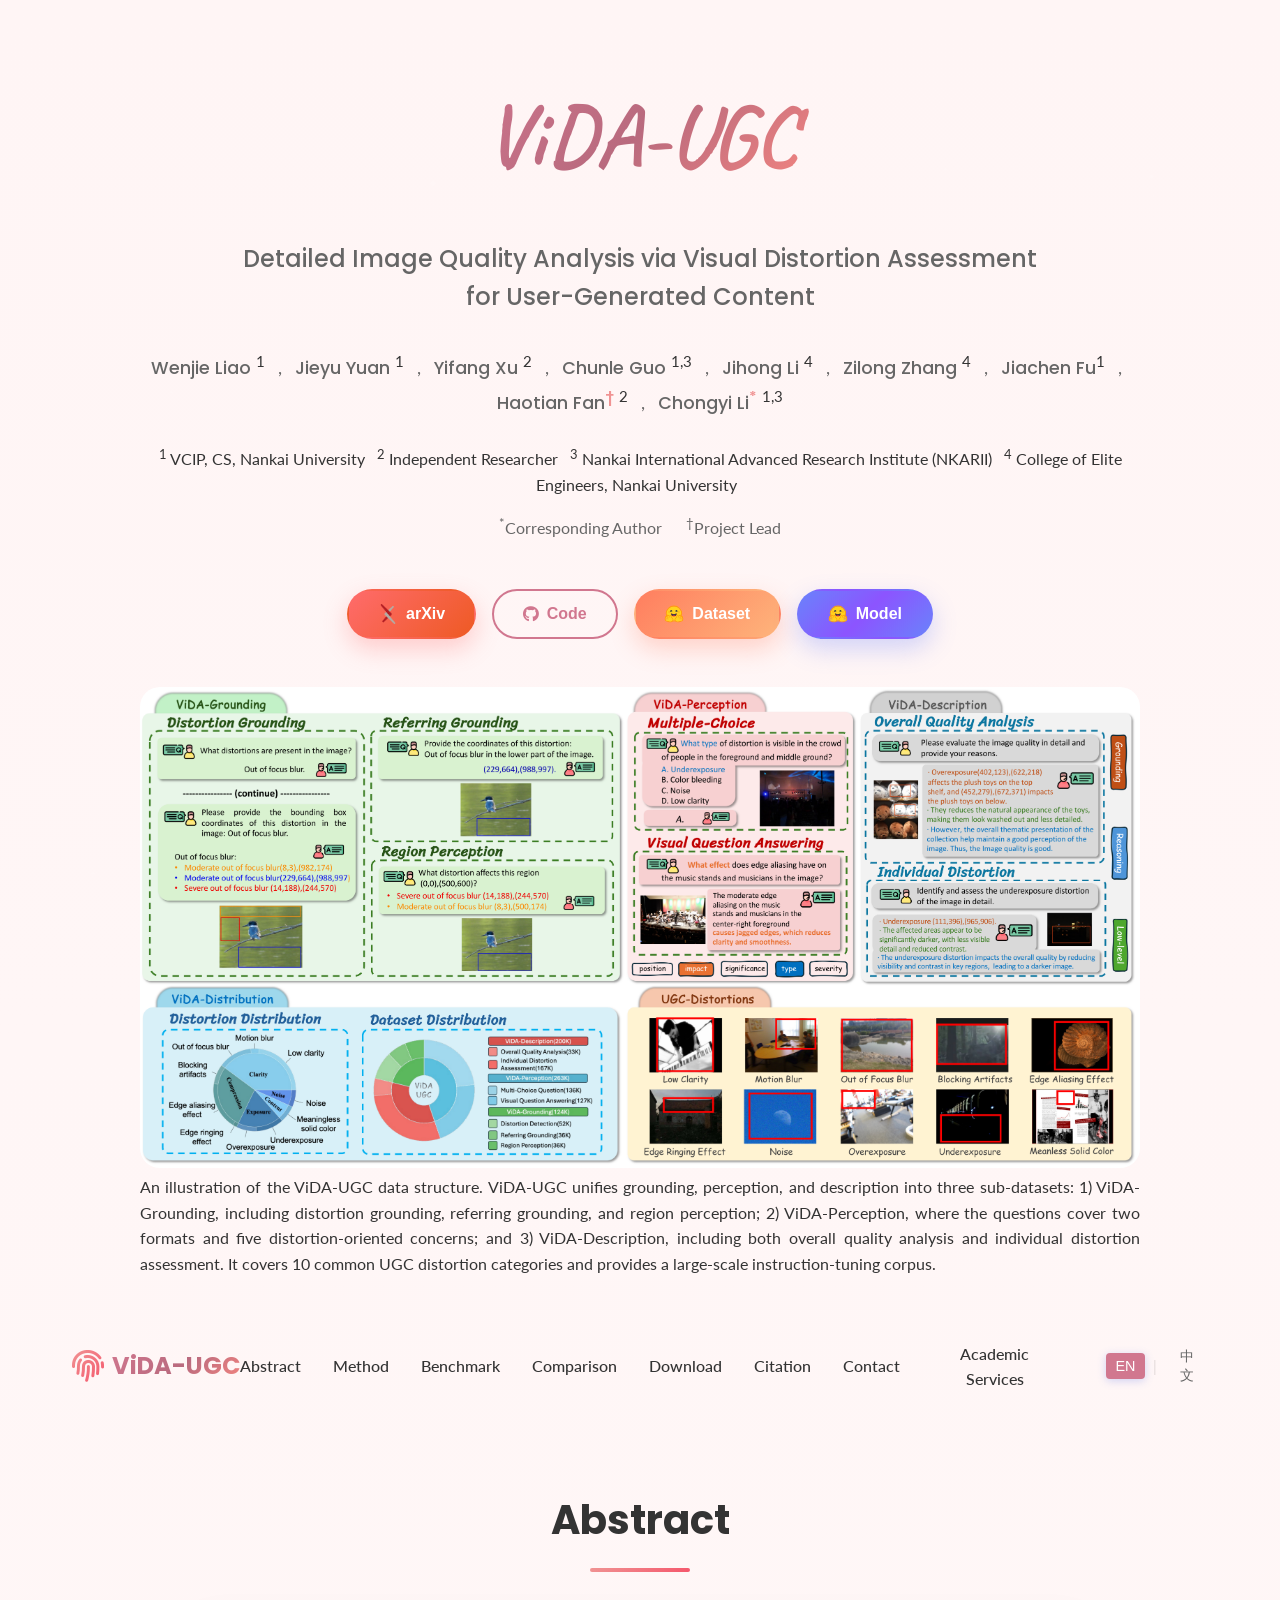
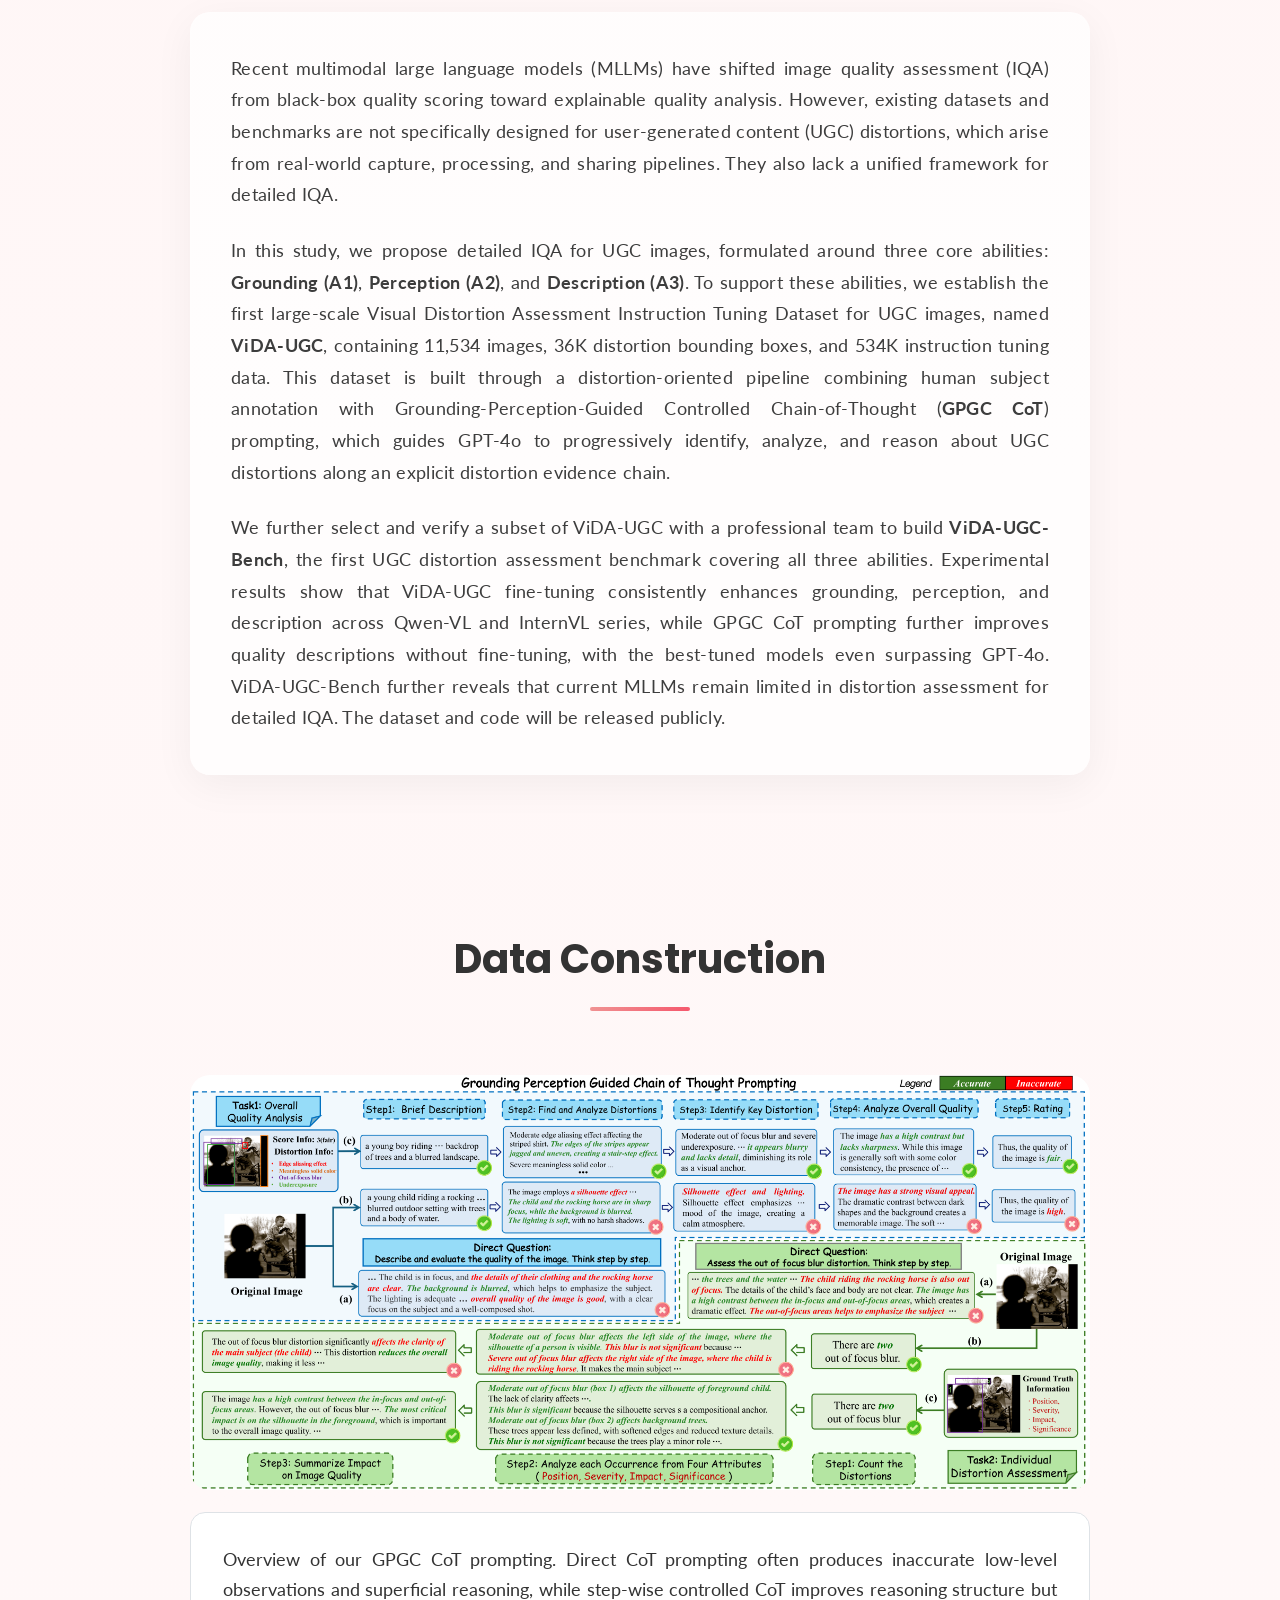
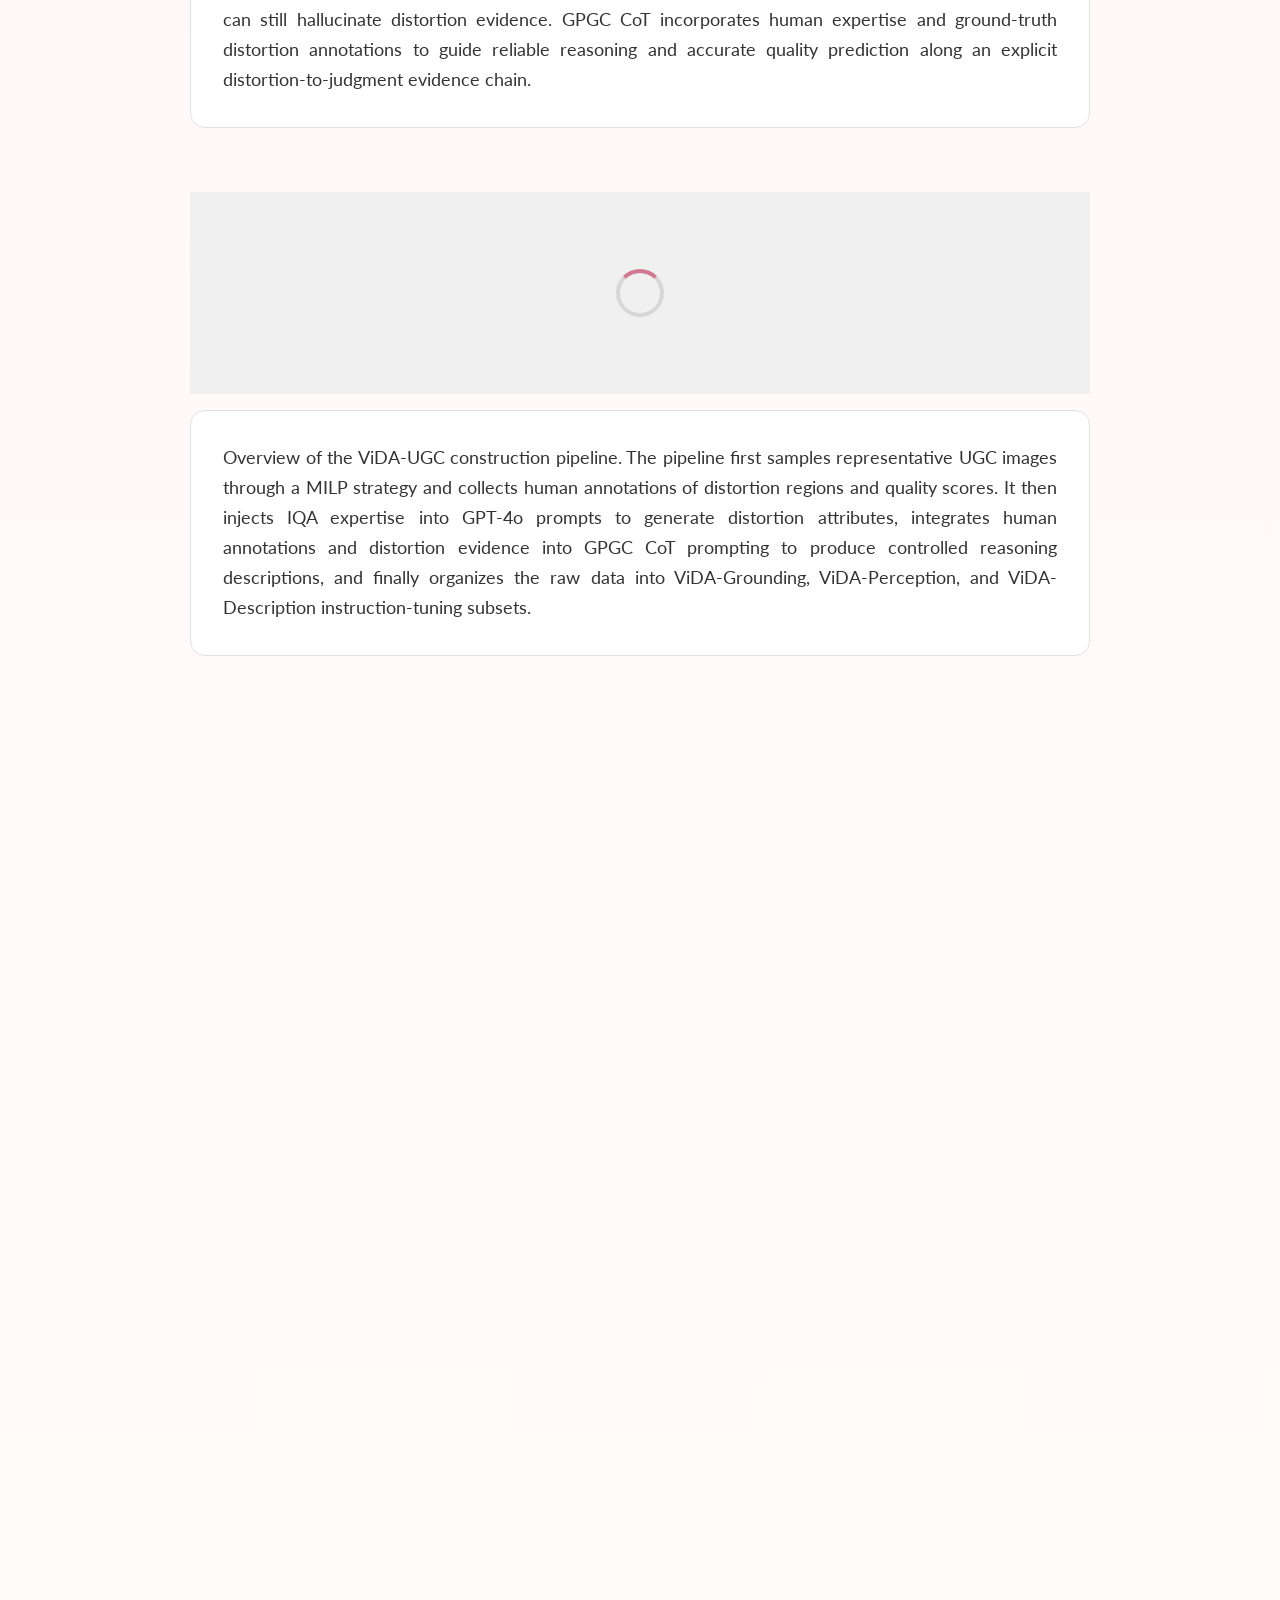
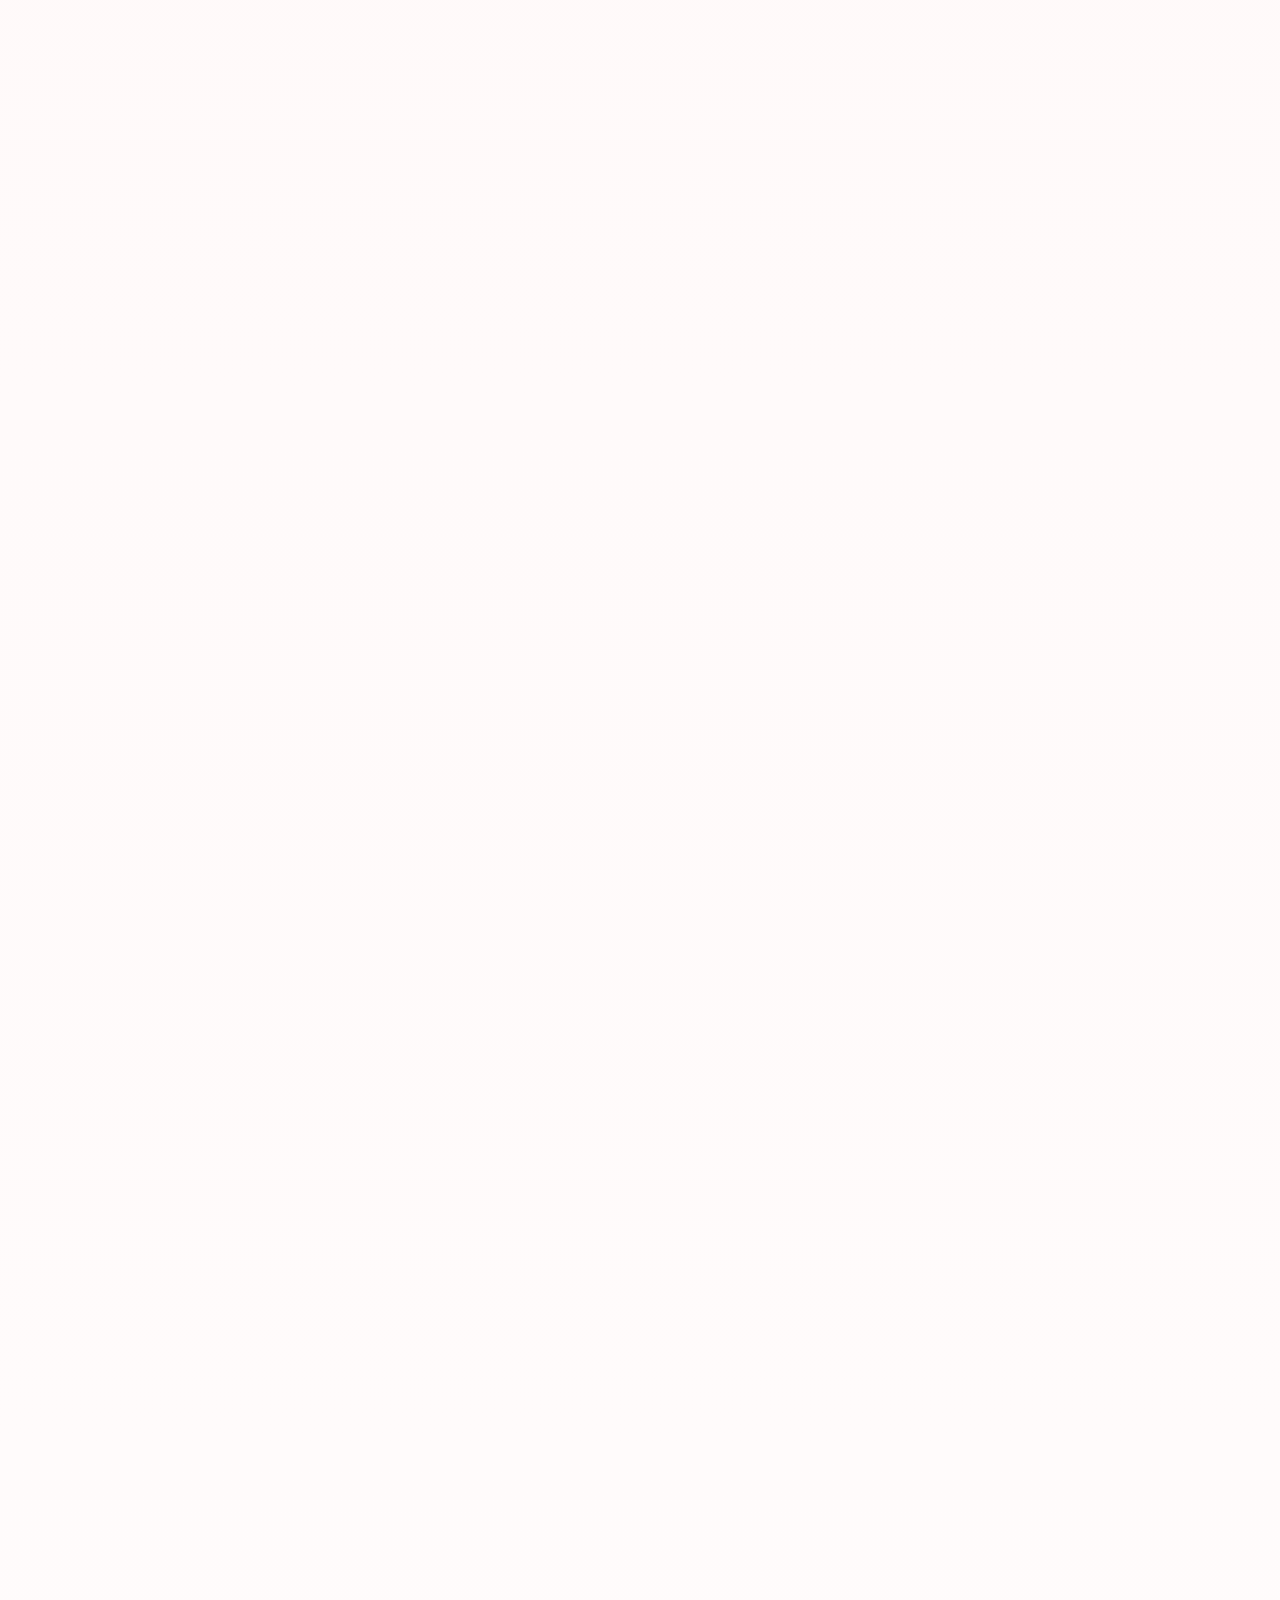
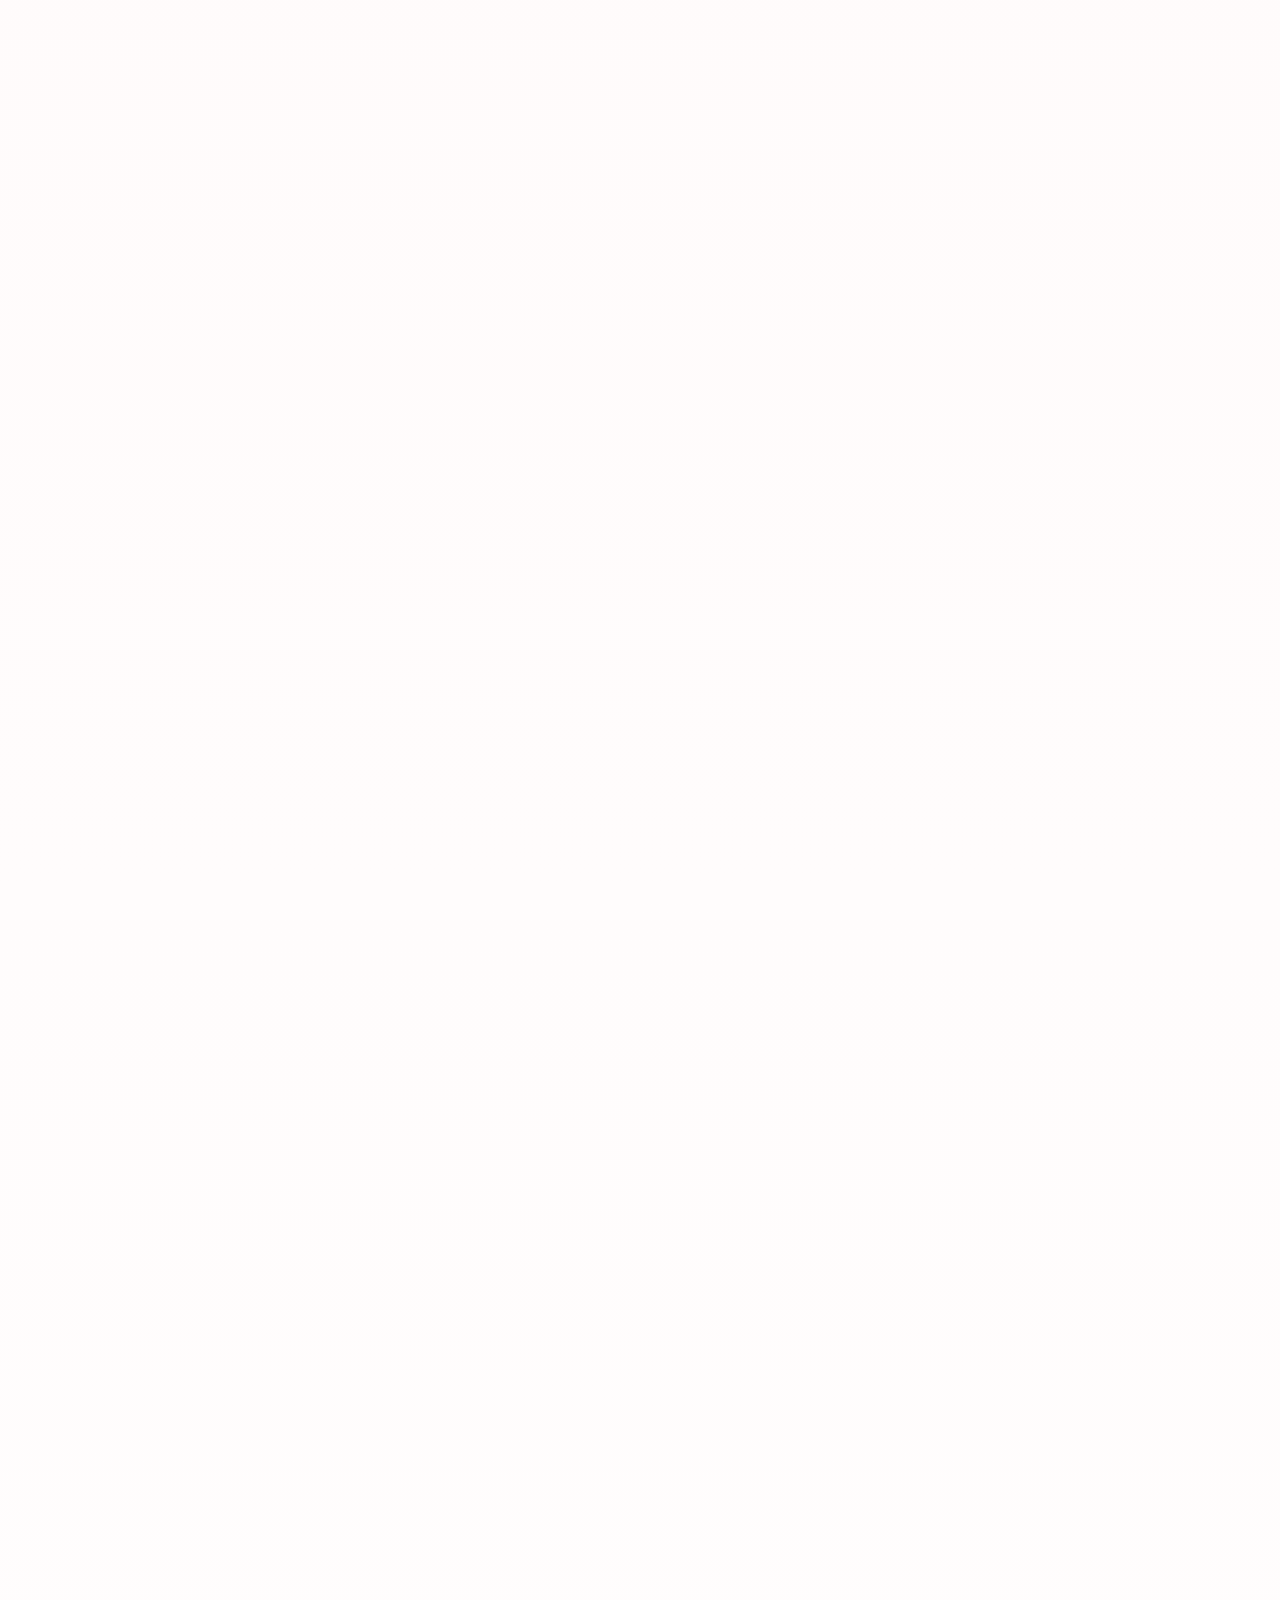
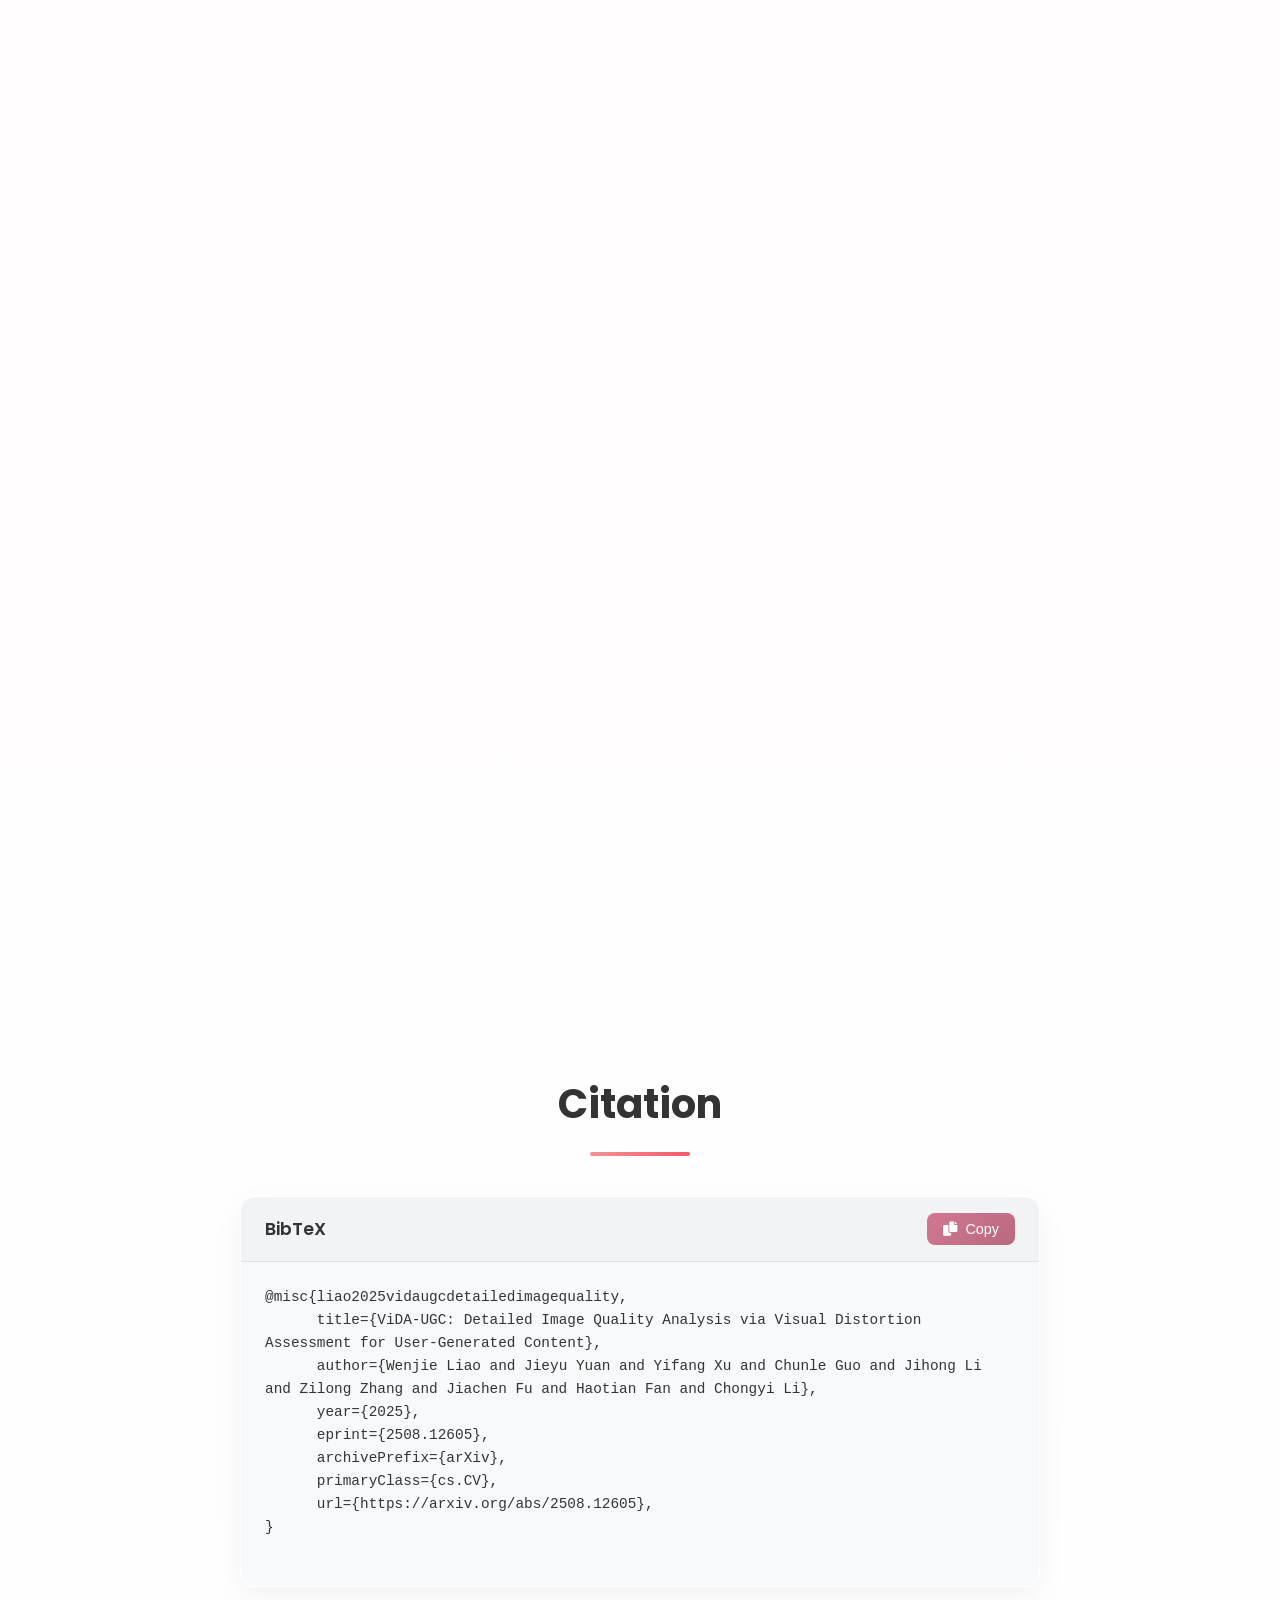
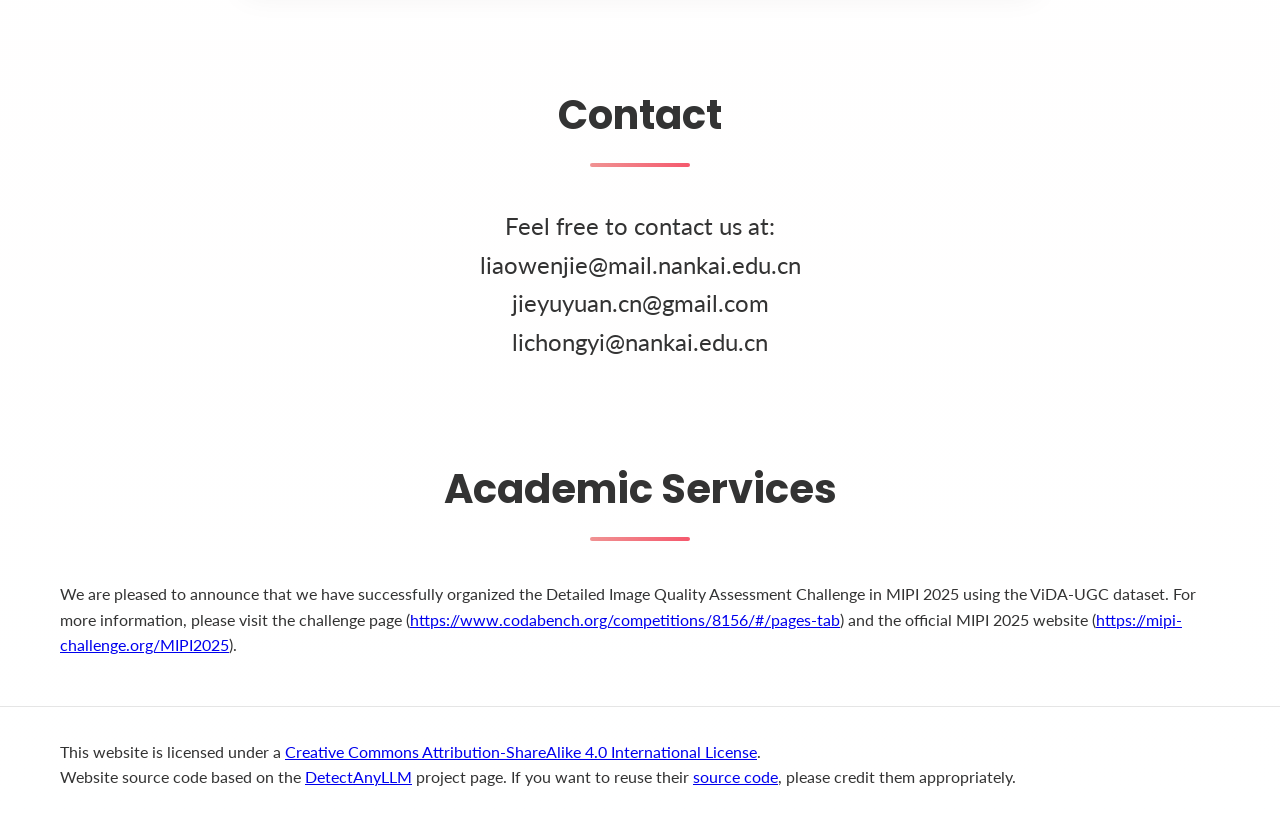
==== commit 3197d66b: "修复表格不居中问题" ====
--- a/ViDA-UGC/index.html
+++ b/ViDA-UGC/index.html
@@ -5,7 +5,7 @@
     <meta name="viewport" content="width=device-width, initial-scale=1.0">
     <title>ViDA-UGC - Research Paper</title>
     <link rel="icon" href="../images/MIRAGE_logo.png" type="image/png">
-    <link rel="stylesheet" href="style.css">
+    <link rel="stylesheet" href="style.css?v=20260426-center-tables">
     <link rel="preconnect" href="https://fonts.googleapis.com">
     <link rel="preconnect" href="https://fonts.gstatic.com" crossorigin>
     <link href="https://fonts.googleapis.com/css2?family=Caveat:wght@700&family=Lato:wght@300;400;700&family=Poppins:wght@400;500;600;700&display=swap" rel="stylesheet">
--- a/ViDA-UGC/style.css
+++ b/ViDA-UGC/style.css
@@ -2418,6 +2418,11 @@
     border-bottom: 1px solid #212529;
 }
 
+#comparison .data-table th,
+#comparison .data-table td {
+    text-align: center !important;
+}
+
 
 /* ---------- Row zebra striping & hover ---------- */
 .data-coverage-section .data-table tbody tr:nth-child(odd) {
